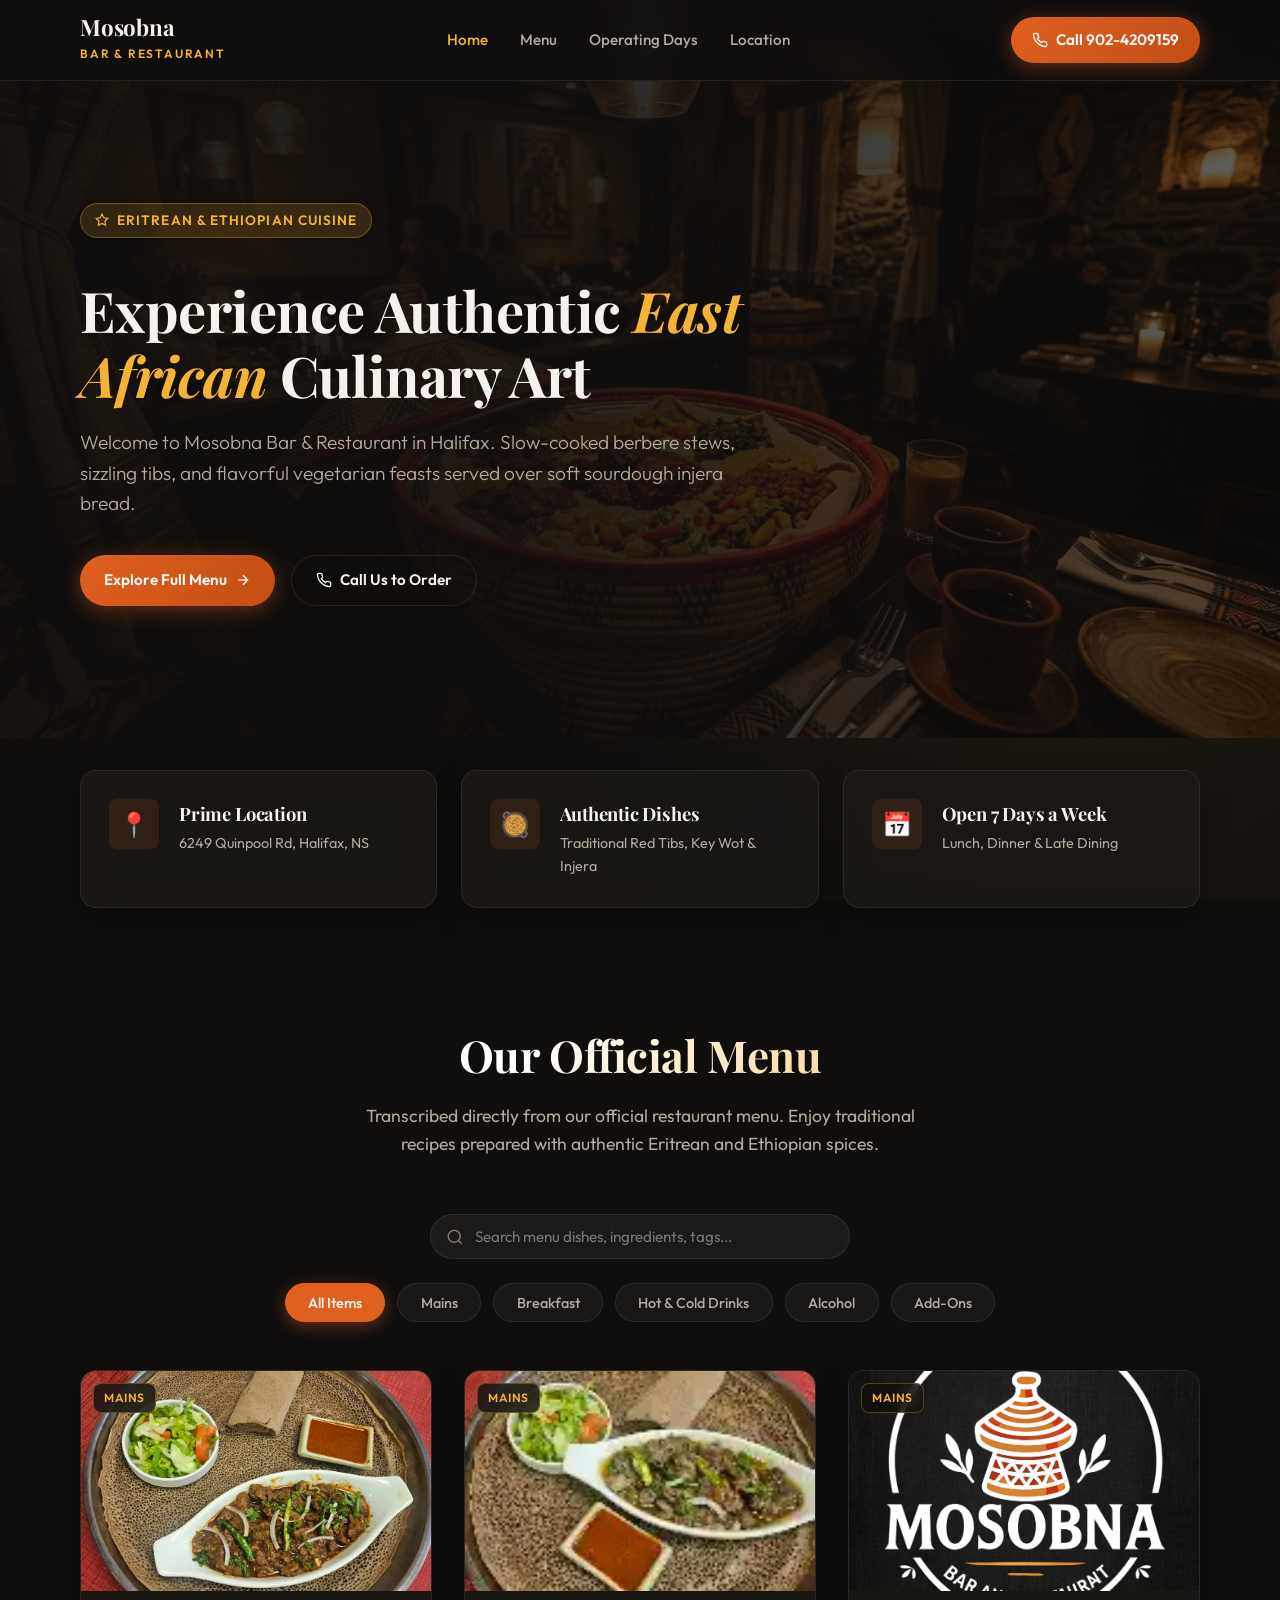
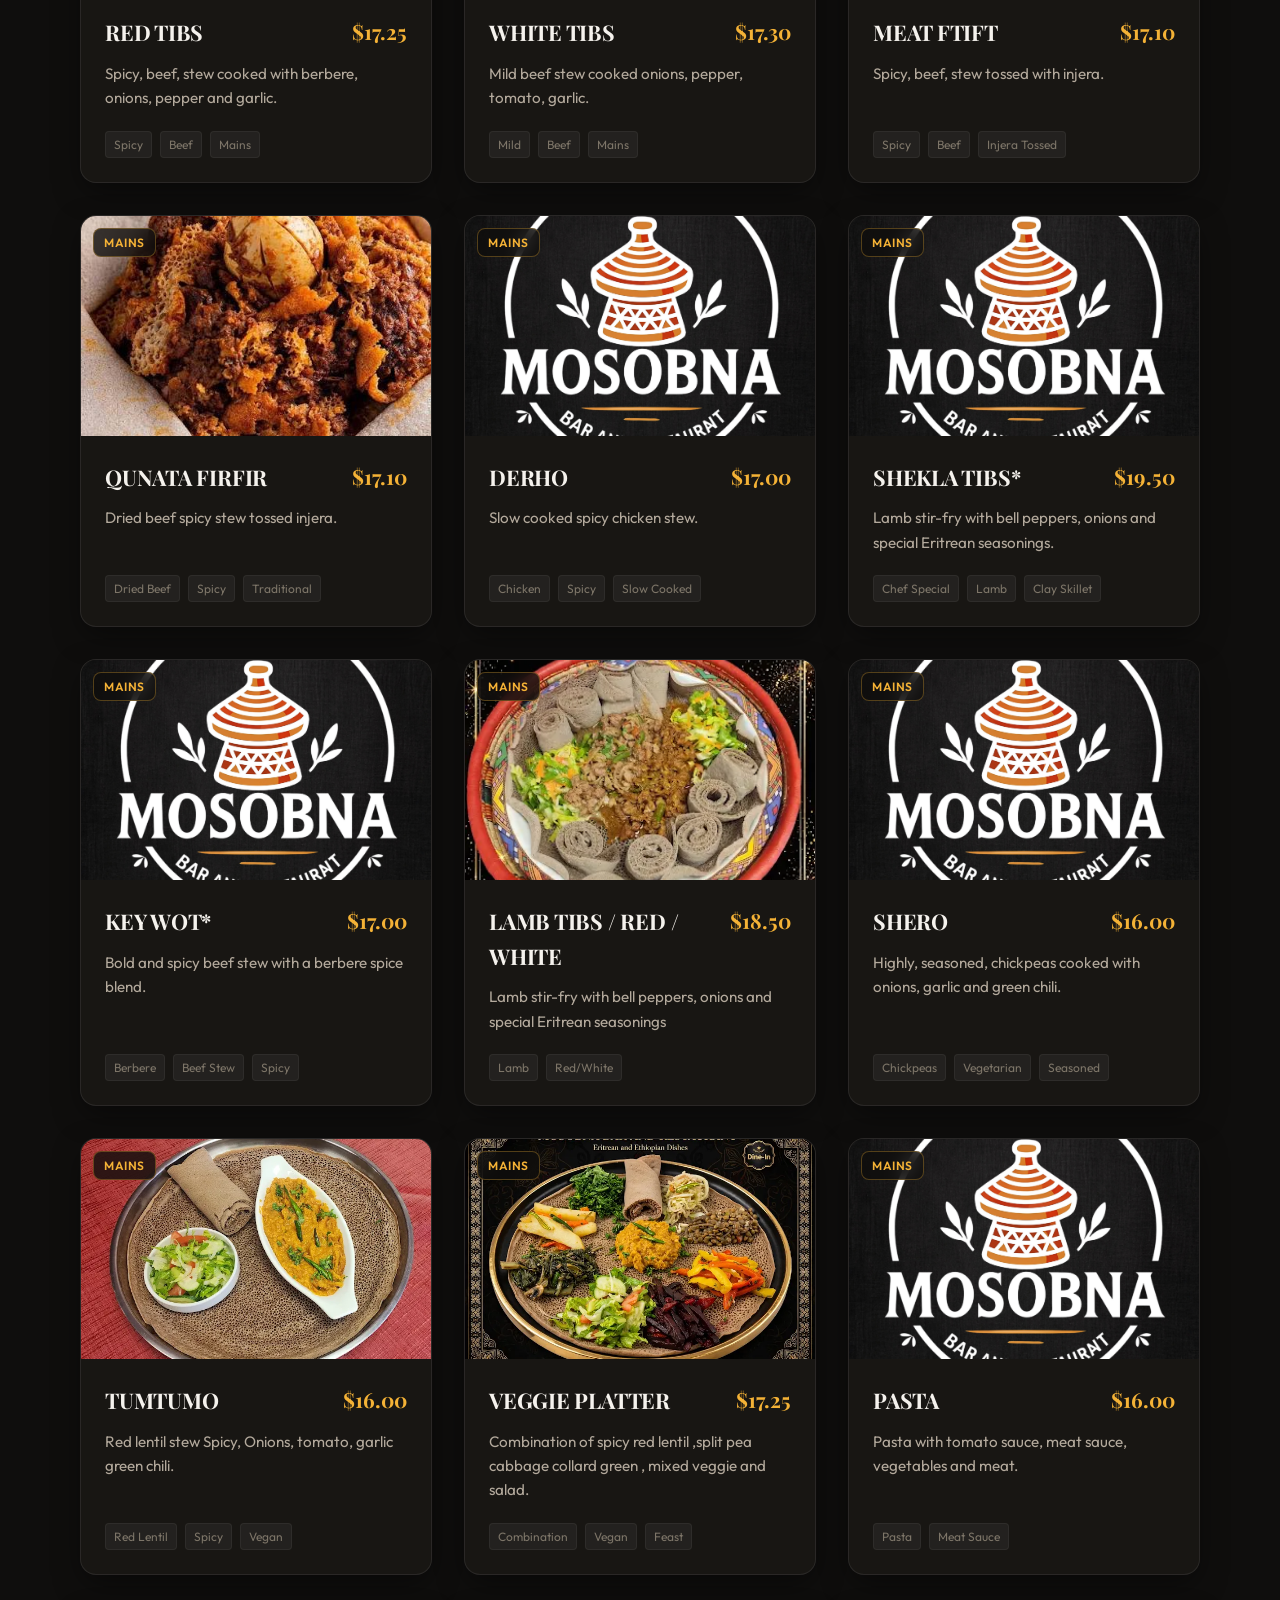
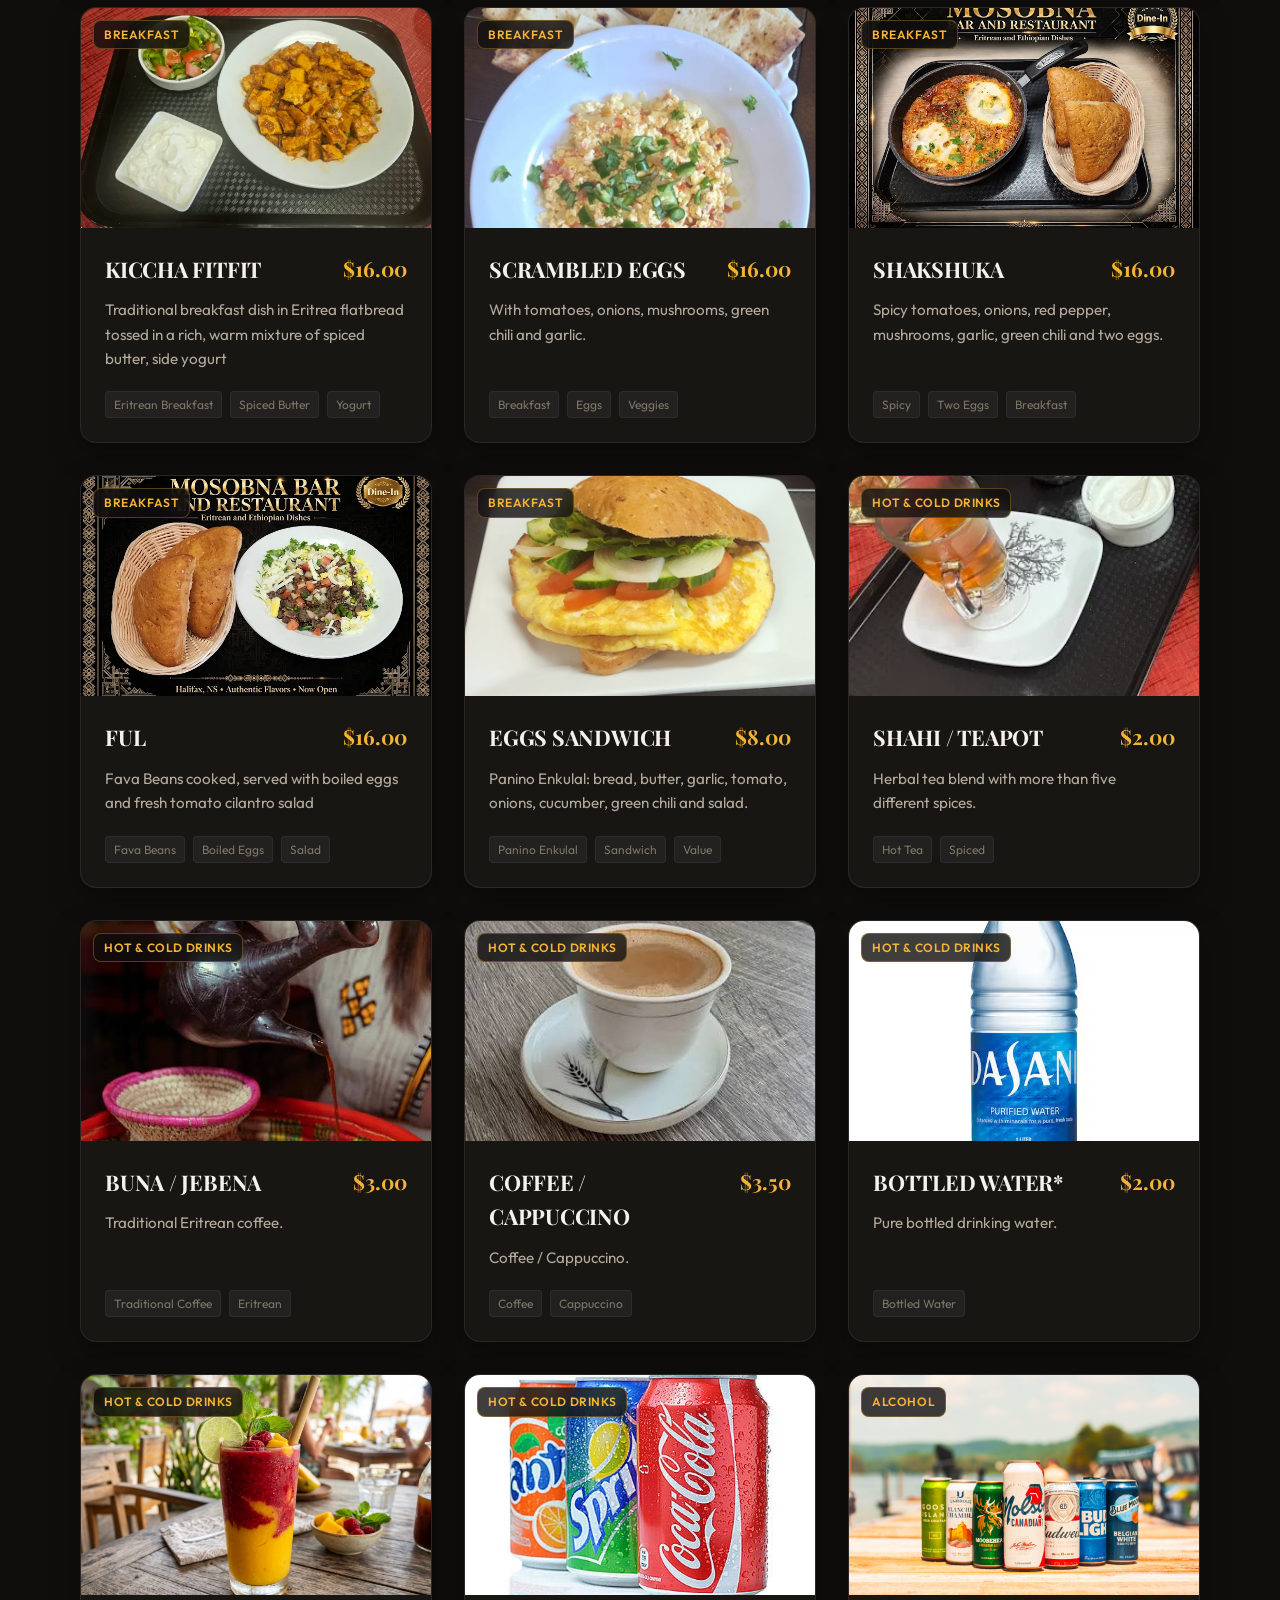
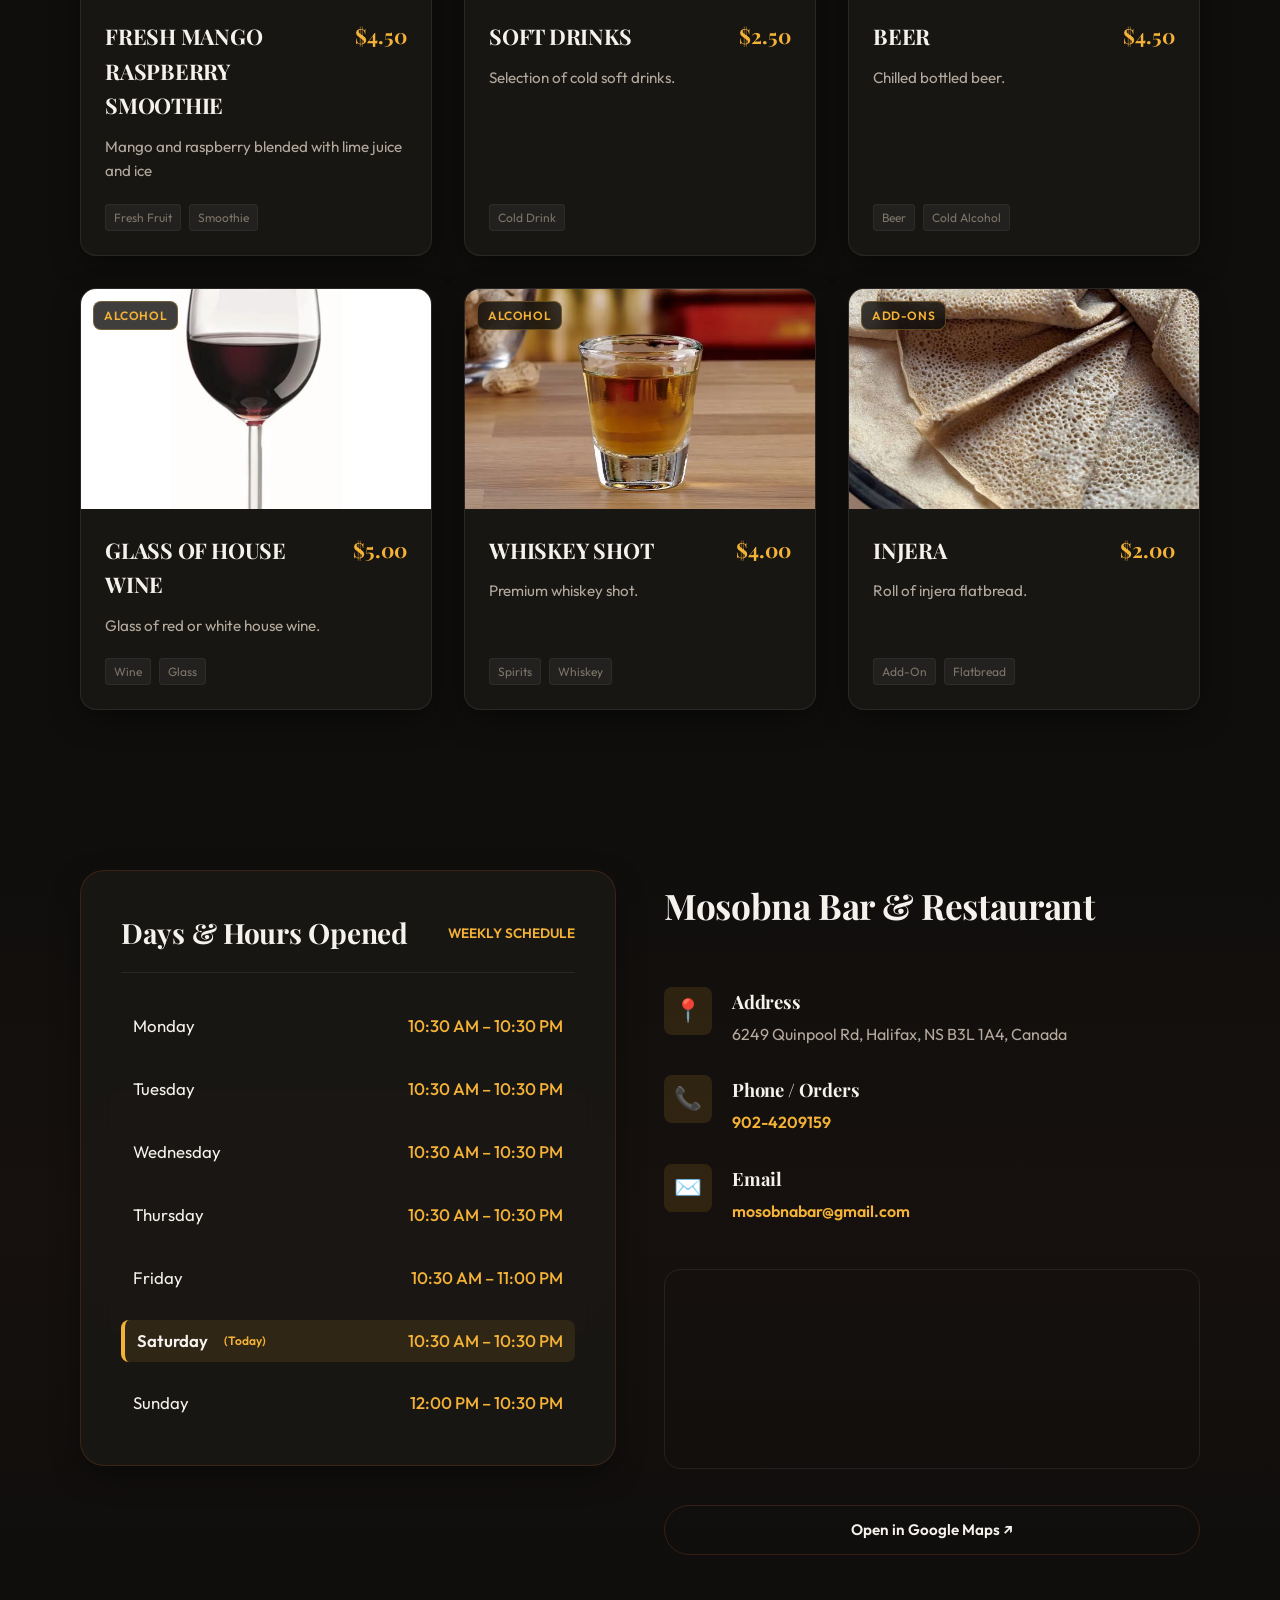
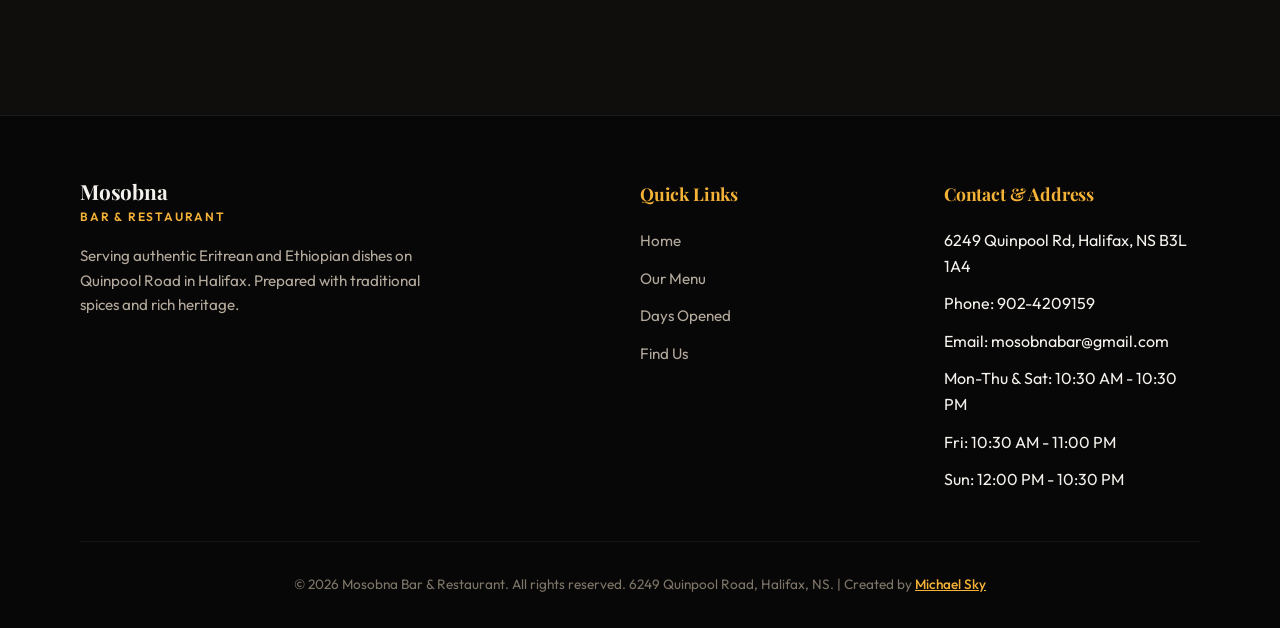
==== index.html @ ccb840d2 "fix: resolve section alignment and overlapping highlights bar on hero buttons" ====
<!DOCTYPE html>
<html lang="en">
<head>
  <meta charset="UTF-8">
  <meta name="viewport" content="width=device-width, initial-scale=1.0">
  <title>Mosobna Bar & Restaurant | Authentic Eritrean & Ethiopian Cuisine in Halifax</title>
  <meta name="description" content="Welcome to Mosobna Bar & Restaurant located at 6249 Quinpool Rd, Halifax, NS. Enjoy authentic Eritrean and Ethiopian dishes including Red Tibs, White Tibs, Key Wot, Derho, Shero, Veggie Platter, and Breakfast specialties.">
  <meta name="keywords" content="Mosobna, Mosobna Restaurant, Halifax Eritrean food, Ethiopian restaurant Halifax, Quinpool Road restaurant, Red Tibs, Key Wot, Injera, Shero">
  
  <!-- Open Graph / Social Media -->
  <meta property="og:title" content="Mosobna Bar & Restaurant | Halifax, NS">
  <meta property="og:description" content="Authentic Eritrean & Ethiopian dining experience on Quinpool Road. View menu, operating days, and location.">
  <meta property="og:image" content="images/hero.jpg">
  <meta property="og:type" content="website">

  <!-- Favicon / Fonts / Styles -->
  <link rel="icon" type="image/png" href="images/logo.png">
  <link rel="stylesheet" href="styles.css?v=5">
</head>
<body>

  <!-- Navigation Bar -->
  <nav class="navbar">
    <div class="container">
      <a href="#" class="brand-logo" id="nav-brand">
        <div class="brand-text">
          <h1>Mosobna</h1>
          <span>Bar & Restaurant</span>
        </div>
      </a>
      
      <ul class="nav-links">
        <li><a href="#home" class="active">Home</a></li>
        <li><a href="#menu">Menu</a></li>
        <li><a href="#hours">Operating Days</a></li>
        <li><a href="#location">Location</a></li>
      </ul>

      <div style="display: flex; gap: 10px; align-items: center;">
        <a href="tel:9024209159" class="btn-primary" style="padding: 0.65rem 1.3rem;">
          <svg width="16" height="16" viewBox="0 0 24 24" fill="none" stroke="currentColor" stroke-width="2">
            <path d="M22 16.92v3a2 2 0 0 1-2.18 2 19.79 19.79 0 0 1-8.63-3.07 19.5 19.5 0 0 1-6-6 19.79 19.79 0 0 1-3.07-8.67A2 2 0 0 1 4.11 2h3a2 2 0 0 1 2 1.72 12.84 12.84 0 0 0 .7 2.81 2 2 0 0 1-.45 2.11L8.09 9.91a16 16 0 0 0 6 6l1.27-1.27a2 2 0 0 1 2.11-.45 12.84 12.84 0 0 0 2.81.7A2 2 0 0 1 22 16.92z"/>
          </svg>
          Call 902-4209159
        </a>
      </div>
    </div>
  </nav>

  <!-- Hero Section -->
  <section class="hero" id="home">
    <div class="container">
      <div class="hero-content">
        <div style="display: flex; gap: 12px; align-items: center; flex-wrap: wrap; margin-bottom: 1rem;">
          <span class="badge-tag">
            <svg width="14" height="14" viewBox="0 0 24 24" fill="none" stroke="currentColor" stroke-width="2">
              <polygon points="12 2 15.09 8.26 22 9.27 17 14.14 18.18 21.02 12 17.77 5.82 21.02 7 14.14 2 9.27 8.91 8.26 12 2"/>
            </svg>
            Eritrean & Ethiopian Cuisine
          </span>
        </div>
        
        <h1>Experience Authentic <span>East African</span> Culinary Art</h1>
        <p>Welcome to Mosobna Bar & Restaurant in Halifax. Slow-cooked berbere stews, sizzling tibs, and flavorful vegetarian feasts served over soft sourdough injera bread.</p>
        
        <div class="hero-actions">
          <a href="#menu" class="btn-primary">
            Explore Full Menu
            <svg width="16" height="16" viewBox="0 0 24 24" fill="none" stroke="currentColor" stroke-width="2">
              <line x1="5" y1="12" x2="19" y2="12"></line>
              <polyline points="12 5 19 12 12 19"></polyline>
            </svg>
          </a>
          <a href="tel:9024209159" class="btn-outline">
            <svg width="16" height="16" viewBox="0 0 24 24" fill="none" stroke="currentColor" stroke-width="2">
              <path d="M22 16.92v3a2 2 0 0 1-2.18 2 19.79 19.79 0 0 1-8.63-3.07 19.5 19.5 0 0 1-6-6 19.79 19.79 0 0 1-3.07-8.67A2 2 0 0 1 4.11 2h3a2 2 0 0 1 2 1.72 12.84 12.84 0 0 0 .7 2.81 2 2 0 0 1-.45 2.11L8.09 9.91a16 16 0 0 0 6 6l1.27-1.27a2 2 0 0 1 2.11-.45 12.84 12.84 0 0 0 2.81.7A2 2 0 0 1 22 16.92z"/>
            </svg>
            Call Us to Order
          </a>
        </div>
      </div>
    </div>
  </section>

  <!-- Highlights Bar -->
  <div class="container highlights-bar">
    <div class="highlights-grid">
      <div class="highlight-card">
        <div class="highlight-icon">📍</div>
        <div class="highlight-info">
          <h3>Prime Location</h3>
          <p>6249 Quinpool Rd, Halifax, NS</p>
        </div>
      </div>

      <div class="highlight-card">
        <div class="highlight-icon">🥘</div>
        <div class="highlight-info">
          <h3>Authentic Dishes</h3>
          <p>Traditional Red Tibs, Key Wot & Injera</p>
        </div>
      </div>

      <div class="highlight-card">
        <div class="highlight-icon">📅</div>
        <div class="highlight-info">
          <h3>Open 7 Days a Week</h3>
          <p>Lunch, Dinner & Late Dining</p>
        </div>
      </div>
    </div>
  </div>

  <!-- Menu Section -->
  <section class="section-padding" id="menu">
    <div class="container">
      <div class="section-title">
        <h2>Our Official Menu</h2>
        <p>Transcribed directly from our official restaurant menu. Enjoy traditional recipes prepared with authentic Eritrean and Ethiopian spices.</p>
      </div>

      <!-- Controls: Category Filter Tabs & Search -->
      <div class="menu-controls">
        <div class="search-box">
          <svg class="search-icon" width="18" height="18" viewBox="0 0 24 24" fill="none" stroke="currentColor" stroke-width="2">
            <circle cx="11" cy="11" r="8"></circle>
            <line x1="21" y1="21" x2="16.65" y2="16.65"></line>
          </svg>
          <input type="text" id="menu-search-input" class="search-input" placeholder="Search menu dishes, ingredients, tags...">
        </div>

        <ul class="category-tabs">
          <li><button class="tab-btn active" data-category="all">All Items</button></li>
          <li><button class="tab-btn" data-category="mains">Mains</button></li>
          <li><button class="tab-btn" data-category="breakfast">Breakfast</button></li>
          <li><button class="tab-btn" data-category="drinks">Hot & Cold Drinks</button></li>
          <li><button class="tab-btn" data-category="alcohol">Alcohol</button></li>
          <li><button class="tab-btn" data-category="addons">Add-Ons</button></li>
        </ul>
      </div>

      <!-- Static + Dynamic Menu Grid -->
      <div class="menu-grid" id="menu-grid">
        <!-- MAINS -->
        <article class="menu-card" id="dish-red-tibs">
          <div class="card-img-wrapper">
            <img src="images/mosobna/RED TIBS.webp" alt="RED TIBS" loading="lazy" id="img-dish-red-tibs">
            <span class="card-badge">Mains</span>
          </div>
          <div class="card-body">
            <div class="card-header">
              <h3 class="card-title">RED TIBS</h3>
              <span class="card-price">$17.25</span>
            </div>
            <p class="card-description">Spicy, beef, stew cooked with berbere, onions, pepper and garlic.</p>
            <div class="card-tags"><span class="tag">Spicy</span><span class="tag">Beef</span></div>
          </div>
        </article>

        <article class="menu-card" id="dish-white-tibs">
          <div class="card-img-wrapper">
            <img src="images/mosobna/WHITE TIBS.webp" alt="WHITE TIBS" loading="lazy" id="img-dish-white-tibs">
            <span class="card-badge">Mains</span>
          </div>
          <div class="card-body">
            <div class="card-header">
              <h3 class="card-title">WHITE TIBS</h3>
              <span class="card-price">$17.30</span>
            </div>
            <p class="card-description">Mild beef stew cooked onions, pepper, tomato, garlic.</p>
            <div class="card-tags"><span class="tag">Mild</span><span class="tag">Beef</span></div>
          </div>
        </article>

        <article class="menu-card" id="dish-meat-ftift">
          <div class="card-img-wrapper">
            <img src="images/mosobna/menu.jpg" alt="MEAT FTIFT" loading="lazy" id="img-dish-meat-ftift">
            <span class="card-badge">Mains</span>
          </div>
          <div class="card-body">
            <div class="card-header">
              <h3 class="card-title">MEAT FTIFT</h3>
              <span class="card-price">$17.10</span>
            </div>
            <p class="card-description">Spicy, beef, stew tossed with injera.</p>
            <div class="card-tags"><span class="tag">Spicy</span><span class="tag">Injera Tossed</span></div>
          </div>
        </article>

        <article class="menu-card" id="dish-qunata-firfir">
          <div class="card-img-wrapper">
            <img src="images/mosobna/Qunata Firfir.jpg" alt="QUNATA FIRFIR" loading="lazy" id="img-dish-qunata-firfir">
            <span class="card-badge">Mains</span>
          </div>
          <div class="card-body">
            <div class="card-header">
              <h3 class="card-title">QUNATA FIRFIR</h3>
              <span class="card-price">$17.10</span>
            </div>
            <p class="card-description">Dried beef spicy stew tossed injera.</p>
            <div class="card-tags"><span class="tag">Dried Beef</span><span class="tag">Spicy</span></div>
          </div>
        </article>

        <article class="menu-card" id="dish-derho">
          <div class="card-img-wrapper">
            <img src="images/mosobna/menu.jpg" alt="DERHO" loading="lazy" id="img-dish-derho">
            <span class="card-badge">Mains</span>
          </div>
          <div class="card-body">
            <div class="card-header">
              <h3 class="card-title">DERHO</h3>
              <span class="card-price">$17.00</span>
            </div>
            <p class="card-description">Slow cooked spicy chicken stew.</p>
            <div class="card-tags"><span class="tag">Chicken</span><span class="tag">Slow Cooked</span></div>
          </div>
        </article>

        <article class="menu-card" id="dish-shekla-tibs">
          <div class="card-img-wrapper">
            <img src="images/mosobna/menu.jpg" alt="SHEKLA TIBS*" loading="lazy" id="img-dish-shekla-tibs">
            <span class="card-badge">Mains</span>
          </div>
          <div class="card-body">
            <div class="card-header">
              <h3 class="card-title">SHEKLA TIBS*</h3>
              <span class="card-price">$19.50</span>
            </div>
            <p class="card-description">Lamb stir-fry with bell peppers, onions and special Eritrean seasonings.</p>
            <div class="card-tags"><span class="tag">Lamb</span><span class="tag">Specialty</span></div>
          </div>
        </article>

        <article class="menu-card" id="dish-key-wot">
          <div class="card-img-wrapper">
            <img src="images/mosobna/menu.jpg" alt="KEY WOT*" loading="lazy" id="img-dish-key-wot">
            <span class="card-badge">Mains</span>
          </div>
          <div class="card-body">
            <div class="card-header">
              <h3 class="card-title">KEY WOT*</h3>
              <span class="card-price">$17.00</span>
            </div>
            <p class="card-description">Bold and spicy beef stew with a berbere spice blend.</p>
            <div class="card-tags"><span class="tag">Berbere</span><span class="tag">Spicy</span></div>
          </div>
        </article>

        <article class="menu-card" id="dish-lamb-tibs">
          <div class="card-img-wrapper">
            <img src="images/mosobna/Lamb Tibs (Red White).webp" alt="LAMB TIBS / RED / WHITE" loading="lazy" id="img-dish-lamb-tibs">
            <span class="card-badge">Mains</span>
          </div>
          <div class="card-body">
            <div class="card-header">
              <h3 class="card-title">LAMB TIBS / RED / WHITE</h3>
              <span class="card-price">$18.50</span>
            </div>
            <p class="card-description">Lamb stir-fry with bell peppers, onions and special Eritrean seasonings</p>
            <div class="card-tags"><span class="tag">Lamb</span><span class="tag">Red/White</span></div>
          </div>
        </article>

        <article class="menu-card" id="dish-shero">
          <div class="card-img-wrapper">
            <img src="images/mosobna/menu.jpg" alt="SHERO" loading="lazy" id="img-dish-shero">
            <span class="card-badge">Mains</span>
          </div>
          <div class="card-body">
            <div class="card-header">
              <h3 class="card-title">SHERO</h3>
              <span class="card-price">$16.00</span>
            </div>
            <p class="card-description">Highly, seasoned, chickpeas cooked with onions, garlic and green chili.</p>
            <div class="card-tags"><span class="tag">Chickpeas</span><span class="tag">Vegetarian</span></div>
          </div>
        </article>

        <article class="menu-card" id="dish-tumtumo">
          <div class="card-img-wrapper">
            <img src="images/mosobna/TUMTUMO.webp" alt="TUMTUMO" loading="lazy" id="img-dish-tumtumo">
            <span class="card-badge">Mains</span>
          </div>
          <div class="card-body">
            <div class="card-header">
              <h3 class="card-title">TUMTUMO</h3>
              <span class="card-price">$16.00</span>
            </div>
            <p class="card-description">Red lentil stew Spicy, Onions, tomato, garlic green chili.</p>
            <div class="card-tags"><span class="tag">Red Lentil</span><span class="tag">Spicy</span></div>
          </div>
        </article>

        <article class="menu-card" id="dish-veggie-platter">
          <div class="card-img-wrapper">
            <img src="images/mosobna/VEGGIE PLATTER.webp" alt="VEGGIE PLATTER" loading="lazy" id="img-dish-veggie-platter">
            <span class="card-badge">Mains</span>
          </div>
          <div class="card-body">
            <div class="card-header">
              <h3 class="card-title">VEGGIE PLATTER</h3>
              <span class="card-price">$17.25</span>
            </div>
            <p class="card-description">Combination of spicy red lentil ,split pea cabbage collard green , mixed veggie and salad.</p>
            <div class="card-tags"><span class="tag">Vegan Platter</span></div>
          </div>
        </article>

        <article class="menu-card" id="dish-pasta">
          <div class="card-img-wrapper">
            <img src="images/mosobna/menu.jpg" alt="PASTA" loading="lazy" id="img-dish-pasta">
            <span class="card-badge">Mains</span>
          </div>
          <div class="card-body">
            <div class="card-header">
              <h3 class="card-title">PASTA</h3>
              <span class="card-price">$16.00</span>
            </div>
            <p class="card-description">Pasta with tomato sauce, meat sauce, vegetables and meat.</p>
            <div class="card-tags"><span class="tag">Pasta</span></div>
          </div>
        </article>
      </div>
    </div>
  </section>

  <!-- Operating Days & Hours Section -->
  <section class="section-padding hours-section" id="hours">
    <div class="container">
      <div class="hours-container">
        <!-- Left Column: Operating Hours List -->
        <div class="hours-card">
          <div class="hours-header">
            <h3>Days & Hours Opened</h3>
            <span style="font-size: 0.85rem; color: var(--amber-gold); font-weight: 600; text-transform: uppercase;">Weekly Schedule</span>
          </div>

          <ul class="hours-list" id="hours-list-container">
            <!-- Dynamically generated with live 'Today' highlight -->
          </ul>
        </div>

        <!-- Right Column: Location & Contact Info -->
        <div class="location-info-card" id="location">
          <div>
            <h2 style="font-size: 2.2rem; margin-top: 0.5rem; margin-bottom: 1.5rem;">Mosobna Bar & Restaurant</h2>
          </div>

          <div class="info-block">
            <div class="info-icon">📍</div>
            <div class="info-text">
              <h4>Address</h4>
              <p>6249 Quinpool Rd, Halifax, NS B3L 1A4, Canada</p>
            </div>
          </div>

          <div class="info-block">
            <div class="info-icon">📞</div>
            <div class="info-text">
              <h4>Phone / Orders</h4>
              <p><a href="tel:9024209159" style="color: var(--amber-gold); font-weight: 600;">902-4209159</a></p>
            </div>
          </div>

          <div class="info-block">
            <div class="info-icon">✉️</div>
            <div class="info-text">
              <h4>Email</h4>
              <p><a href="mailto:mosobnabar@gmail.com" style="color: var(--amber-gold); font-weight: 600;">mosobnabar@gmail.com</a></p>
            </div>
          </div>

          <div class="map-wrapper">
            <iframe 
              src="https://maps.google.com/maps?q=6249%20Quinpool%20Road,%20Halifax,%20NS%20B3L%201A4&t=&z=15&ie=UTF8&iwloc=&output=embed" 
              allowfullscreen="" 
              loading="lazy">
            </iframe>
          </div>

          <div style="display: flex; gap: 1rem; margin-top: 0.5rem;">
            <a href="https://maps.google.com/maps?q=6249+Quinpool+Road,+Halifax,+NS+B3L+1A4" target="_blank" class="btn-outline" style="width: 100%; justify-content: center;">
              Open in Google Maps ↗
            </a>
          </div>
        </div>
      </div>
    </div>
  </section>

  <!-- Footer -->
  <footer class="footer">
    <div class="container">
      <div class="footer-content">
        <div class="footer-brand">
          <div class="brand-logo">
            <div class="brand-text">
              <h1 style="font-size: 1.3rem;">Mosobna</h1>
              <span>Bar & Restaurant</span>
            </div>
          </div>
          <p>Serving authentic Eritrean and Ethiopian dishes on Quinpool Road in Halifax. Prepared with traditional spices and rich heritage.</p>
        </div>

        <div class="footer-col">
          <h4>Quick Links</h4>
          <ul class="footer-links">
            <li><a href="#home">Home</a></li>
            <li><a href="#menu">Our Menu</a></li>
            <li><a href="#hours">Days Opened</a></li>
            <li><a href="#location">Find Us</a></li>
          </ul>
        </div>

        <div class="footer-col">
          <h4>Contact & Address</h4>
          <ul class="footer-links">
            <li>6249 Quinpool Rd, Halifax, NS B3L 1A4</li>
            <li>Phone: 902-4209159</li>
            <li>Email: mosobnabar@gmail.com</li>
            <li>Mon-Thu & Sat: 10:30 AM - 10:30 PM</li>
            <li>Fri: 10:30 AM - 11:00 PM</li>
            <li>Sun: 12:00 PM - 10:30 PM</li>
          </ul>
        </div>
      </div>

      <div class="copyright">
        <p>&copy; 2026 Mosobna Bar & Restaurant. All rights reserved. 6249 Quinpool Road, Halifax, NS. | Created by <a href="mailto:Michaelskydev@gmail.com" style="color: var(--amber-gold); font-weight: 500; text-decoration: underline;">Michael Sky</a></p>
      </div>
    </div>
  </footer>

  <script src="app.js?v=9"></script>
</body>
</html>
---- styles.css ----
/* ==========================================================================
   Mosobna Bar & Restaurant - Modern Luxury Design System
   ========================================================================== */

@import url('https://fonts.googleapis.com/css2?family=Outfit:wght@300;400;500;600;700&family=Playfair+Display:ital,wght@0,500;0,700;0,800;1,400&display=swap');

:root {
  /* Color Palette */
  --bg-dark: #0f0e0d;
  --bg-card: rgba(26, 24, 22, 0.85);
  --bg-card-hover: rgba(36, 33, 30, 0.95);
  --glass-border: rgba(217, 107, 39, 0.18);
  --glass-border-light: rgba(255, 255, 255, 0.08);
  
  --primary-spice: #e06020;
  --primary-glow: rgba(224, 96, 32, 0.4);
  --amber-gold: #f4b236;
  --amber-soft: rgba(244, 178, 54, 0.15);
  --text-main: #f5f2ed;
  --text-muted: #b3a99c;
  --text-dim: #7d7568;
  
  --status-open: #10b981;
  --status-closed: #ef4444;
  
  --font-heading: 'Playfair Display', Georgia, serif;
  --font-body: 'Outfit', -apple-system, BlinkMacSystemFont, sans-serif;
  
  --radius-sm: 8px;
  --radius-md: 16px;
  --radius-lg: 24px;
  --radius-full: 9999px;
  
  --shadow-card: 0 10px 30px -5px rgba(0, 0, 0, 0.5);
  --shadow-glow: 0 0 25px rgba(224, 96, 32, 0.25);
  --transition: all 0.3s cubic-bezier(0.4, 0, 0.2, 1);
}

/* Reset & Base Styles */
*, *::before, *::after {
  box-sizing: border-box;
  margin: 0;
  padding: 0;
}

html {
  scroll-behavior: smooth;
  scroll-padding-top: 90px;
  font-size: 16px;
}

section[id], div[id] {
  scroll-margin-top: 90px;
}

body {
  background-color: var(--bg-dark);
  color: var(--text-main);
  font-family: var(--font-body);
  line-height: 1.6;
  overflow-x: hidden;
  background-image: 
    radial-gradient(circle at 15% 15%, rgba(224, 96, 32, 0.08) 0%, transparent 40%),
    radial-gradient(circle at 85% 65%, rgba(244, 178, 54, 0.06) 0%, transparent 45%);
  background-attachment: fixed;
}

/* Typography */
h1, h2, h3, h4 {
  font-family: var(--font-heading);
  font-weight: 700;
  letter-spacing: -0.01em;
  color: var(--text-main);
}

a {
  color: inherit;
  text-decoration: none;
  transition: var(--transition);
}

button {
  cursor: pointer;
  border: none;
  outline: none;
  font-family: var(--font-body);
}

img {
  max-width: 100%;
  height: auto;
  display: block;
}

/* Layout Utilities */
.container {
  width: 90%;
  max-width: 1240px;
  margin: 0 auto;
  padding: 0 1rem;
}

.section-padding {
  padding: 5rem 0;
}

.section-title {
  text-align: center;
  margin-bottom: 3.5rem;
}

.section-title h2 {
  font-size: 2.75rem;
  margin-bottom: 0.75rem;
  background: linear-gradient(135deg, #ffffff 40%, var(--amber-gold) 100%);
  -webkit-background-clip: text;
  -webkit-text-fill-color: transparent;
}

.section-title p {
  color: var(--text-muted);
  font-size: 1.1rem;
  max-width: 600px;
  margin: 0 auto;
}

/* Navbar */
.navbar {
  position: fixed;
  top: 0;
  left: 0;
  width: 100%;
  z-index: 1000;
  background: rgba(15, 14, 13, 0.85);
  backdrop-filter: blur(12px);
  -webkit-backdrop-filter: blur(12px);
  border-bottom: 1px solid var(--glass-border-light);
  transition: var(--transition);
}

.navbar .container {
  display: flex;
  justify-content: space-between;
  align-items: center;
  height: 80px;
}

.brand-logo {
  display: flex;
  align-items: center;
  gap: 14px;
}

.brand-logo-img {
  height: 60px;
  width: 60px;
  border-radius: 50%;
  object-fit: contain;
  background: #000;
  border: 2px solid var(--amber-gold);
  box-shadow: 0 4px 18px rgba(244, 178, 54, 0.3);
  transition: var(--transition);
}

.brand-logo:hover .brand-logo-img {
  transform: scale(1.08) rotate(3deg);
  box-shadow: 0 6px 25px rgba(224, 96, 32, 0.5);
  border-color: var(--primary-spice);
}

.hero-logo-wrapper {
  margin-bottom: 1.5rem;
}

.hero-logo-img {
  width: 130px;
  height: 130px;
  border-radius: 50%;
  object-fit: contain;
  background: rgba(0, 0, 0, 0.6);
  border: 3px solid var(--amber-gold);
  box-shadow: 0 10px 30px rgba(0, 0, 0, 0.8), 0 0 30px rgba(244, 178, 54, 0.35);
  padding: 4px;
  transition: var(--transition);
}

.hero-logo-img:hover {
  transform: translateY(-4px) scale(1.04);
  box-shadow: 0 15px 40px rgba(224, 96, 32, 0.5);
}

.section-logo-emblem {
  width: 70px;
  height: 70px;
  border-radius: 50%;
  object-fit: contain;
  border: 2px solid var(--amber-gold);
  margin: 0 auto 1rem;
  display: block;
  box-shadow: 0 4px 15px rgba(0,0,0,0.5);
}

.footer-logo-img {
  width: 65px;
  height: 65px;
  border-radius: 50%;
  object-fit: contain;
  border: 2px solid var(--amber-gold);
  box-shadow: 0 4px 15px rgba(244, 178, 54, 0.25);
}

.brand-text h1 {
  font-size: 1.4rem;
  line-height: 1.1;
  color: var(--text-main);
}

.brand-text span {
  font-size: 0.75rem;
  text-transform: uppercase;
  letter-spacing: 0.15em;
  color: var(--amber-gold);
  font-weight: 600;
}

.nav-links {
  display: flex;
  align-items: center;
  gap: 2rem;
  list-style: none;
}

.nav-links a {
  font-size: 0.95rem;
  font-weight: 500;
  color: var(--text-muted);
}

.nav-links a:hover,
.nav-links a.active {
  color: var(--amber-gold);
}

.btn-primary {
  background: linear-gradient(135deg, var(--primary-spice), #c24d15);
  color: #fff;
  padding: 0.75rem 1.5rem;
  border-radius: var(--radius-full);
  font-weight: 600;
  font-size: 0.95rem;
  box-shadow: 0 4px 20px var(--primary-glow);
  transition: var(--transition);
  display: inline-flex;
  align-items: center;
  gap: 8px;
}

.btn-primary:hover {
  transform: translateY(-2px);
  box-shadow: 0 6px 25px rgba(224, 96, 32, 0.5);
  background: linear-gradient(135deg, #eb6c2c, var(--primary-spice));
}

.btn-outline {
  background: transparent;
  color: var(--text-main);
  border: 1px solid var(--glass-border);
  padding: 0.75rem 1.5rem;
  border-radius: var(--radius-full);
  font-weight: 600;
  font-size: 0.95rem;
  transition: var(--transition);
  display: inline-flex;
  align-items: center;
  gap: 8px;
}

.btn-outline:hover {
  border-color: var(--amber-gold);
  color: var(--amber-gold);
  background: rgba(244, 178, 54, 0.05);
}

/* Hero Section */
.hero {
  position: relative;
  min-height: 82vh;
  display: flex;
  align-items: center;
  padding: 130px 0 60px;
  background: linear-gradient(to right, rgba(15, 14, 13, 0.92) 40%, rgba(15, 14, 13, 0.65)),
              url('images/hero.jpg') center/cover no-repeat;
}

.hero-content {
  max-width: 680px;
}

.badge-tag {
  display: inline-flex;
  align-items: center;
  gap: 8px;
  padding: 6px 14px;
  background: var(--amber-soft);
  border: 1px solid rgba(244, 178, 54, 0.3);
  border-radius: var(--radius-full);
  color: var(--amber-gold);
  font-size: 0.85rem;
  font-weight: 600;
  text-transform: uppercase;
  letter-spacing: 0.08em;
  margin-bottom: 1.5rem;
}

.hero-content h1 {
  font-size: clamp(2.4rem, 4.5vw, 3.5rem);
  line-height: 1.15;
  margin-bottom: 1.25rem;
}

.hero-content h1 span {
  color: var(--amber-gold);
  font-style: italic;
}

.hero-content p {
  font-size: 1.2rem;
  color: var(--text-muted);
  margin-bottom: 2.25rem;
  font-weight: 300;
}

.hero-actions {
  display: flex;
  gap: 1rem;
  flex-wrap: wrap;
}

.status-indicator {
  display: inline-flex;
  align-items: center;
  gap: 8px;
  padding: 6px 12px;
  border-radius: var(--radius-full);
  font-size: 0.85rem;
  font-weight: 600;
  background: rgba(16, 185, 129, 0.12);
  color: var(--status-open);
  border: 1px solid rgba(16, 185, 129, 0.3);
}

.status-indicator.closed {
  background: rgba(239, 68, 68, 0.12);
  color: var(--status-closed);
  border-color: rgba(239, 68, 68, 0.3);
}

.pulse-dot {
  width: 8px;
  height: 8px;
  border-radius: 50%;
  background: currentColor;
  box-shadow: 0 0 0 0 rgba(16, 185, 129, 0.7);
  animation: pulse 2s infinite;
}

.status-indicator.closed .pulse-dot {
  animation: none;
}

@keyframes pulse {
  0% {
    transform: scale(0.95);
    box-shadow: 0 0 0 0 rgba(16, 185, 129, 0.7);
  }
  70% {
    transform: scale(1);
    box-shadow: 0 0 0 8px rgba(16, 185, 129, 0);
  }
  100% {
    transform: scale(0.95);
    box-shadow: 0 0 0 0 rgba(16, 185, 129, 0);
  }
}

/* Highlights Grid */
.highlights-bar {
  margin-top: 2rem;
  margin-bottom: 2rem;
  position: relative;
  z-index: 10;
}

.highlights-grid {
  display: grid;
  grid-template-columns: repeat(auto-fit, minmax(260px, 1fr));
  gap: 1.5rem;
}

.highlight-card {
  background: var(--bg-card);
  backdrop-filter: blur(16px);
  -webkit-backdrop-filter: blur(16px);
  border: 1px solid var(--glass-border-light);
  border-radius: var(--radius-md);
  padding: 1.75rem;
  display: flex;
  align-items: flex-start;
  gap: 1.25rem;
  box-shadow: var(--shadow-card);
  transition: var(--transition);
}

.highlight-card:hover {
  transform: translateY(-4px);
  border-color: var(--glass-border);
}

.highlight-icon {
  width: 50px;
  height: 50px;
  border-radius: var(--radius-sm);
  background: rgba(224, 96, 32, 0.12);
  color: var(--primary-spice);
  display: flex;
  align-items: center;
  justify-content: center;
  font-size: 1.5rem;
  flex-shrink: 0;
}

.highlight-info h3 {
  font-size: 1.15rem;
  margin-bottom: 0.25rem;
}

.highlight-info p {
  color: var(--text-muted);
  font-size: 0.9rem;
}

/* Menu Section */
.menu-controls {
  display: flex;
  flex-direction: column;
  align-items: center;
  gap: 1.5rem;
  margin-bottom: 3rem;
}

.category-tabs {
  display: flex;
  gap: 0.75rem;
  flex-wrap: wrap;
  justify-content: center;
  list-style: none;
}

.tab-btn {
  padding: 0.6rem 1.4rem;
  border-radius: var(--radius-full);
  background: rgba(255, 255, 255, 0.04);
  border: 1px solid var(--glass-border-light);
  color: var(--text-muted);
  font-weight: 500;
  font-size: 0.9rem;
  transition: var(--transition);
}

.tab-btn:hover,
.tab-btn.active {
  background: var(--primary-spice);
  color: #fff;
  border-color: var(--primary-spice);
  box-shadow: 0 4px 15px var(--primary-glow);
}

.search-box {
  position: relative;
  width: 100%;
  max-width: 420px;
}

.search-input {
  width: 100%;
  padding: 0.75rem 1rem 0.75rem 2.75rem;
  background: rgba(255, 255, 255, 0.05);
  border: 1px solid var(--glass-border-light);
  border-radius: var(--radius-full);
  color: var(--text-main);
  font-family: var(--font-body);
  font-size: 0.95rem;
  outline: none;
  transition: var(--transition);
}

.search-input:focus {
  border-color: var(--amber-gold);
  background: rgba(255, 255, 255, 0.08);
}

.search-icon {
  position: absolute;
  left: 1rem;
  top: 50%;
  transform: translateY(-50%);
  color: var(--text-dim);
  font-size: 1rem;
}

.menu-grid {
  display: grid;
  grid-template-columns: repeat(auto-fill, minmax(340px, 1fr));
  gap: 2rem;
}

/* Menu Item Card */
.menu-card {
  background: var(--bg-card);
  border: 1px solid var(--glass-border-light);
  border-radius: var(--radius-md);
  overflow: hidden;
  box-shadow: var(--shadow-card);
  transition: var(--transition);
  display: flex;
  flex-direction: column;
  position: relative;
}

.menu-card:hover {
  transform: translateY(-6px);
  border-color: var(--glass-border);
  box-shadow: 0 15px 35px rgba(0, 0, 0, 0.6);
}

.card-img-wrapper {
  position: relative;
  width: 100%;
  height: 220px;
  background: #1c1917;
  overflow: hidden;
  display: flex;
  align-items: center;
  justify-content: center;
}

.card-img-wrapper img {
  width: 100%;
  height: 100%;
  object-fit: cover;
  transition: transform 0.5s cubic-bezier(0.4, 0, 0.2, 1);
}

.menu-card:hover .card-img-wrapper img {
  transform: scale(1.06);
}


.card-badge {
  position: absolute;
  top: 12px;
  left: 12px;
  background: rgba(15, 14, 13, 0.8);
  backdrop-filter: blur(8px);
  padding: 4px 10px;
  border-radius: var(--radius-sm);
  font-size: 0.75rem;
  font-weight: 600;
  color: var(--amber-gold);
  border: 1px solid rgba(244, 178, 54, 0.3);
  text-transform: uppercase;
  letter-spacing: 0.05em;
}

.card-body {
  padding: 1.5rem;
  display: flex;
  flex-direction: column;
  flex-grow: 1;
}

.card-header {
  display: flex;
  justify-content: space-between;
  align-items: flex-start;
  gap: 1rem;
  margin-bottom: 0.75rem;
}

.card-title {
  font-size: 1.35rem;
  color: var(--text-main);
}

.card-price {
  font-family: var(--font-heading);
  font-size: 1.3rem;
  font-weight: 700;
  color: var(--amber-gold);
  white-space: nowrap;
}

.card-description {
  color: var(--text-muted);
  font-size: 0.95rem;
  margin-bottom: 1.25rem;
  flex-grow: 1;
}

.card-tags {
  display: flex;
  gap: 8px;
  flex-wrap: wrap;
}

.tag {
  font-size: 0.75rem;
  padding: 3px 8px;
  border-radius: 4px;
  background: rgba(255, 255, 255, 0.05);
  color: var(--text-dim);
  border: 1px solid rgba(255, 255, 255, 0.05);
}

/* Operating Days & Hours Section */
.hours-section {
  background: linear-gradient(180deg, transparent 0%, rgba(224, 96, 32, 0.03) 50%, transparent 100%);
}

.hours-container {
  display: grid;
  grid-template-columns: 1fr 1fr;
  gap: 3rem;
  align-items: start;
}

.hours-card {
  background: var(--bg-card);
  backdrop-filter: blur(16px);
  border: 1px solid var(--glass-border);
  border-radius: var(--radius-lg);
  padding: 2.5rem;
  box-shadow: var(--shadow-card);
}

.hours-header {
  display: flex;
  justify-content: space-between;
  align-items: center;
  margin-bottom: 2rem;
  padding-bottom: 1rem;
  border-bottom: 1px solid var(--glass-border-light);
}

.hours-header h3 {
  font-size: 1.75rem;
}

.hours-list {
  list-style: none;
  display: flex;
  flex-direction: column;
  gap: 1.25rem;
}

.hours-item {
  display: flex;
  justify-content: space-between;
  align-items: center;
  font-size: 1.05rem;
  padding: 8px 12px;
  border-radius: var(--radius-sm);
  transition: var(--transition);
}

.hours-item.today {
  background: rgba(244, 178, 54, 0.1);
  border-left: 4px solid var(--amber-gold);
  font-weight: 600;
}

.hours-day {
  color: var(--text-main);
  display: flex;
  align-items: center;
  gap: 10px;
}

.hours-time {
  color: var(--amber-gold);
  font-weight: 500;
}

.location-info-card {
  display: flex;
  flex-direction: column;
  gap: 1.75rem;
}

.info-block {
  display: flex;
  gap: 1.25rem;
  align-items: flex-start;
}

.info-icon {
  width: 48px;
  height: 48px;
  border-radius: var(--radius-sm);
  background: rgba(244, 178, 54, 0.12);
  color: var(--amber-gold);
  display: flex;
  align-items: center;
  justify-content: center;
  font-size: 1.4rem;
  flex-shrink: 0;
}

.info-text h4 {
  font-size: 1.15rem;
  margin-bottom: 0.35rem;
}

.info-text p {
  color: var(--text-muted);
  font-size: 1rem;
}

.map-wrapper {
  margin-top: 1rem;
  height: 200px;
  border-radius: var(--radius-md);
  overflow: hidden;
  border: 1px solid var(--glass-border-light);
  position: relative;
}

.map-wrapper iframe {
  width: 100%;
  height: 100%;
  border: none;
  filter: grayscale(80%) invert(90%) contrast(120%);
}

/* Reservation & Footer */
.footer {
  background: #080707;
  border-top: 1px solid var(--glass-border-light);
  padding: 4rem 0 2rem;
  margin-top: 5rem;
}

.footer-content {
  display: grid;
  grid-template-columns: 2fr 1fr 1fr;
  gap: 3rem;
  margin-bottom: 3rem;
}

.footer-brand p {
  color: var(--text-muted);
  margin-top: 1rem;
  max-width: 360px;
  font-size: 0.95rem;
}

.footer-col h4 {
  font-size: 1.1rem;
  margin-bottom: 1.25rem;
  color: var(--amber-gold);
}

.footer-links {
  list-style: none;
  display: flex;
  flex-direction: column;
  gap: 0.75rem;
}

.footer-links a {
  color: var(--text-muted);
  font-size: 0.95rem;
}

.footer-links a:hover {
  color: var(--text-main);
}

.copyright {
  text-align: center;
  padding-top: 2rem;
  border-top: 1px solid rgba(255, 255, 255, 0.05);
  color: var(--text-dim);
  font-size: 0.85rem;
}

/* Modal */
.modal-backdrop {
  position: fixed;
  inset: 0;
  background: rgba(0, 0, 0, 0.8);
  backdrop-filter: blur(8px);
  z-index: 2000;
  display: flex;
  align-items: center;
  justify-content: center;
  opacity: 0;
  pointer-events: none;
  transition: var(--transition);
  padding: 1rem;
}

.modal-backdrop.active {
  opacity: 1;
  pointer-events: auto;
}

.modal-card {
  background: var(--bg-card);
  border: 1px solid var(--glass-border);
  border-radius: var(--radius-lg);
  width: 100%;
  max-width: 500px;
  padding: 2.5rem;
  box-shadow: 0 20px 50px rgba(0, 0, 0, 0.8);
  transform: translateY(20px);
  transition: var(--transition);
  position: relative;
}

.modal-backdrop.active .modal-card {
  transform: translateY(0);
}

.modal-close {
  position: absolute;
  top: 1.25rem;
  right: 1.25rem;
  background: rgba(255, 255, 255, 0.05);
  color: var(--text-muted);
  border-radius: 50%;
  width: 36px;
  height: 36px;
  display: flex;
  align-items: center;
  justify-content: center;
  font-size: 1.2rem;
  transition: var(--transition);
}

.modal-close:hover {
  background: rgba(255, 255, 255, 0.15);
  color: var(--text-main);
}

.form-group {
  margin-bottom: 1.25rem;
}

.form-group label {
  display: block;
  font-size: 0.85rem;
  font-weight: 500;
  color: var(--text-muted);
  margin-bottom: 0.5rem;
}

.form-input {
  width: 100%;
  padding: 0.75rem 1rem;
  background: rgba(255, 255, 255, 0.05);
  border: 1px solid var(--glass-border-light);
  border-radius: var(--radius-sm);
  color: var(--text-main);
  font-family: var(--font-body);
  font-size: 0.95rem;
}

.form-input:focus {
  outline: none;
  border-color: var(--amber-gold);
}

/* Responsive Media Queries */
@media (max-width: 992px) {
  .hero-content h1 {
    font-size: 3rem;
  }
  .hours-container {
    grid-template-columns: 1fr;
  }
  .footer-content {
    grid-template-columns: 1fr;
  }
}

@media (max-width: 768px) {
  .nav-links {
    display: none;
  }
  .navbar .container {
    height: 70px;
  }
  .hero {
    padding: 100px 0 40px;
    min-height: auto;
  }
  .hero-content h1 {
    font-size: 2.2rem;
  }
  .section-title h2 {
    font-size: 2rem;
  }
  .highlights-bar {
    margin-top: 1.5rem;
    margin-bottom: 1.5rem;
  }
  .menu-grid {
    grid-template-columns: 1fr;
  }
}
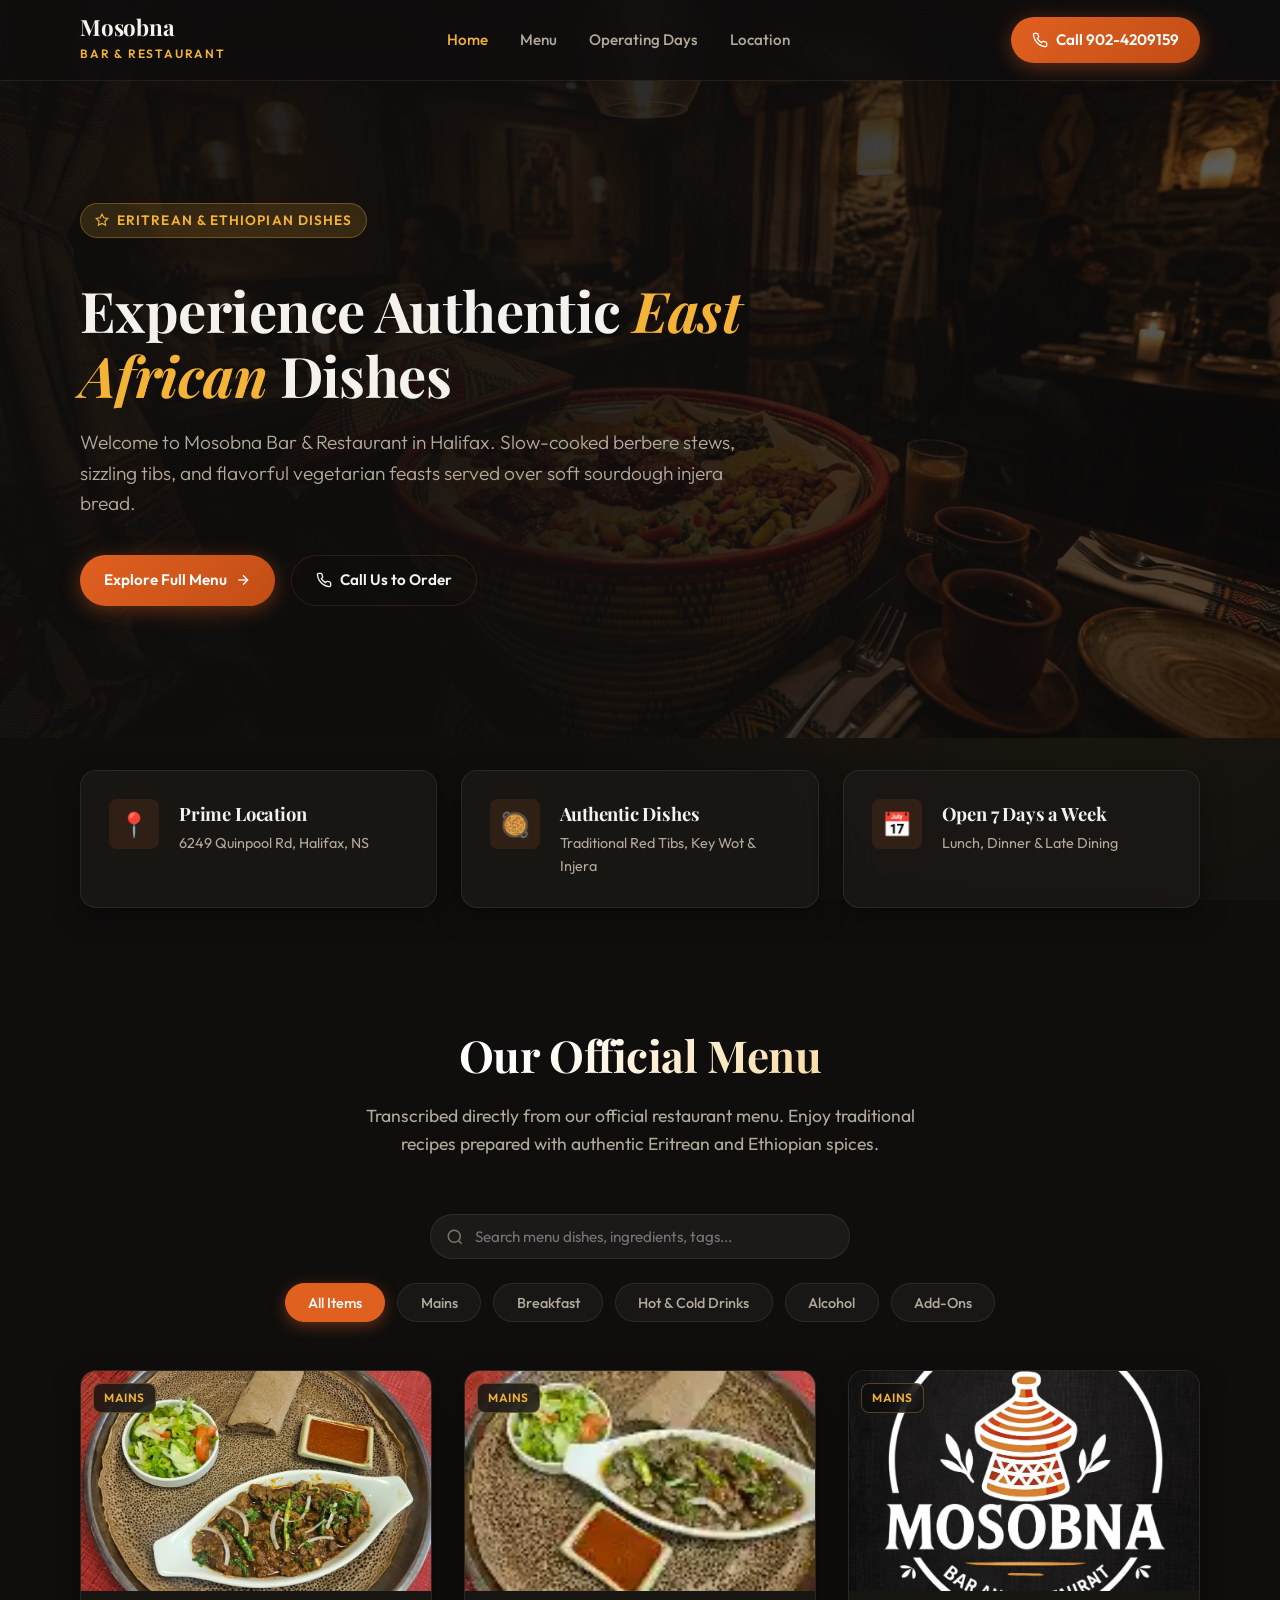
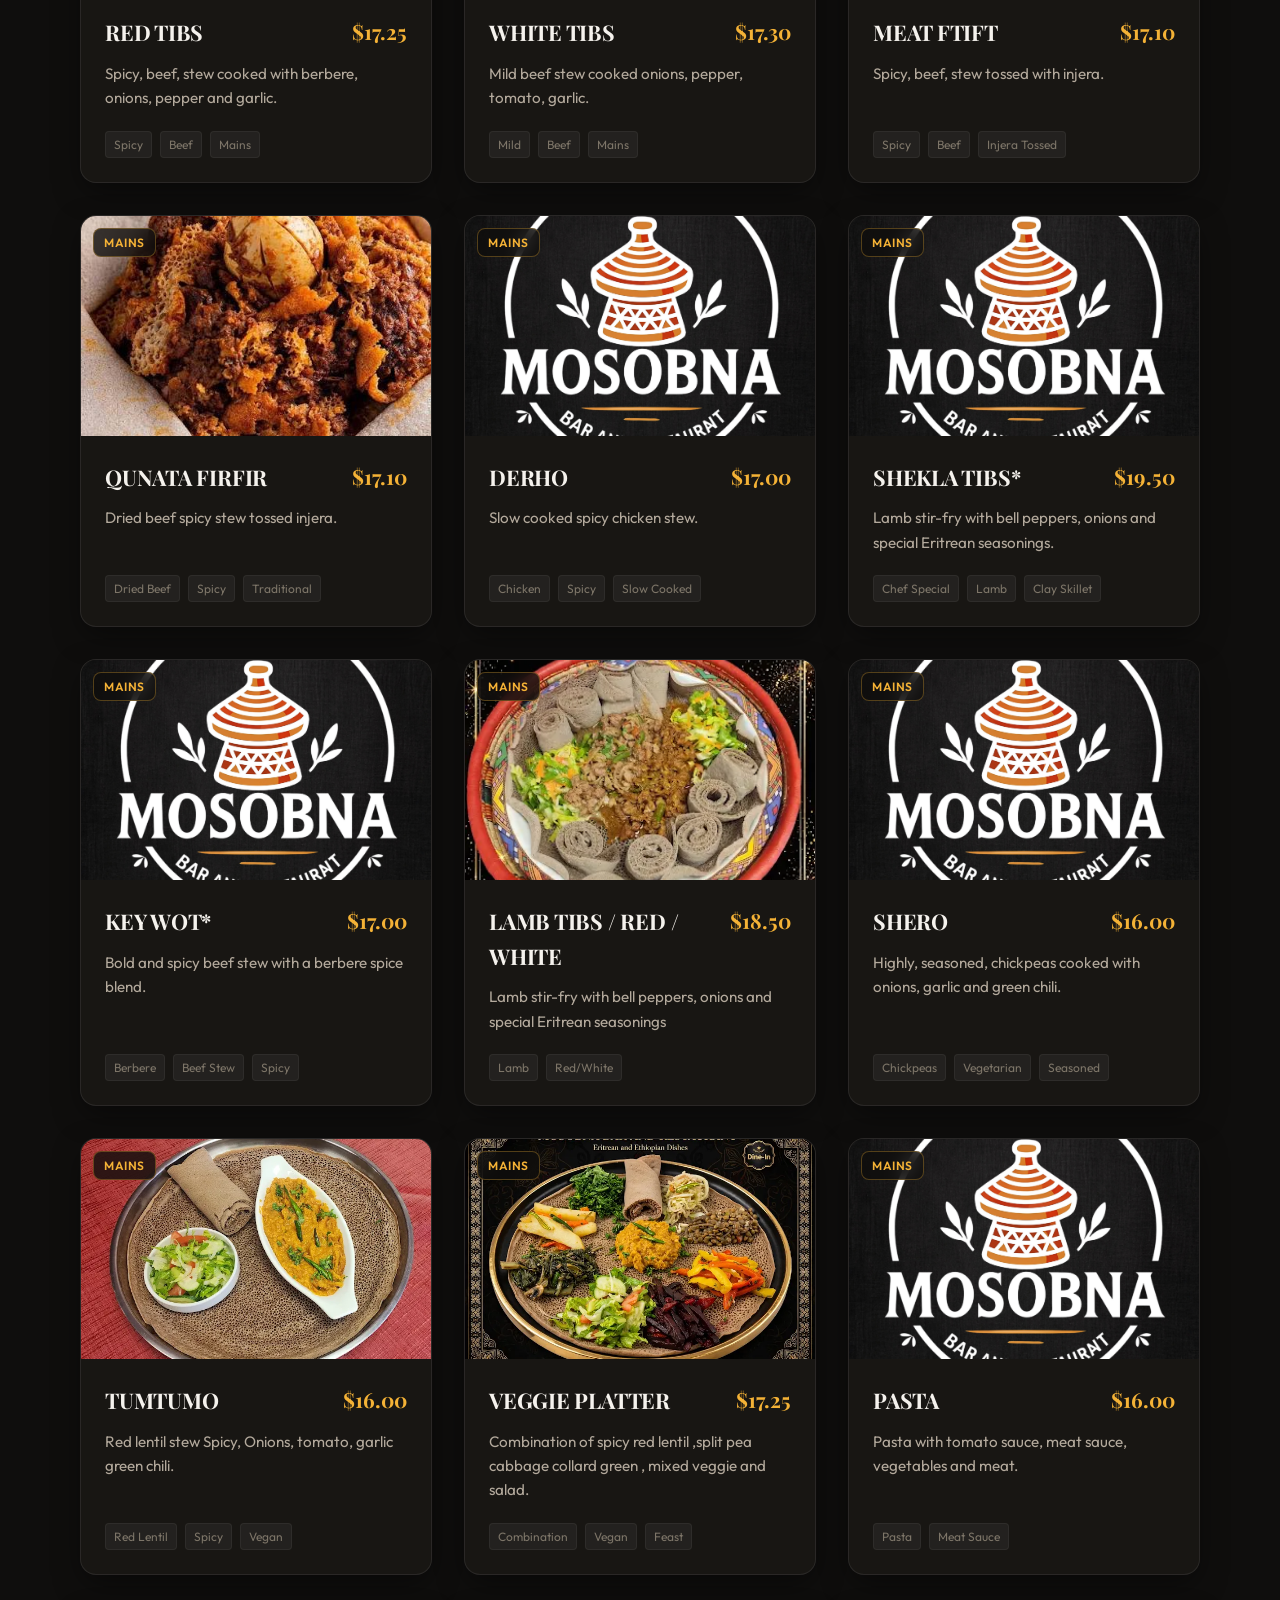
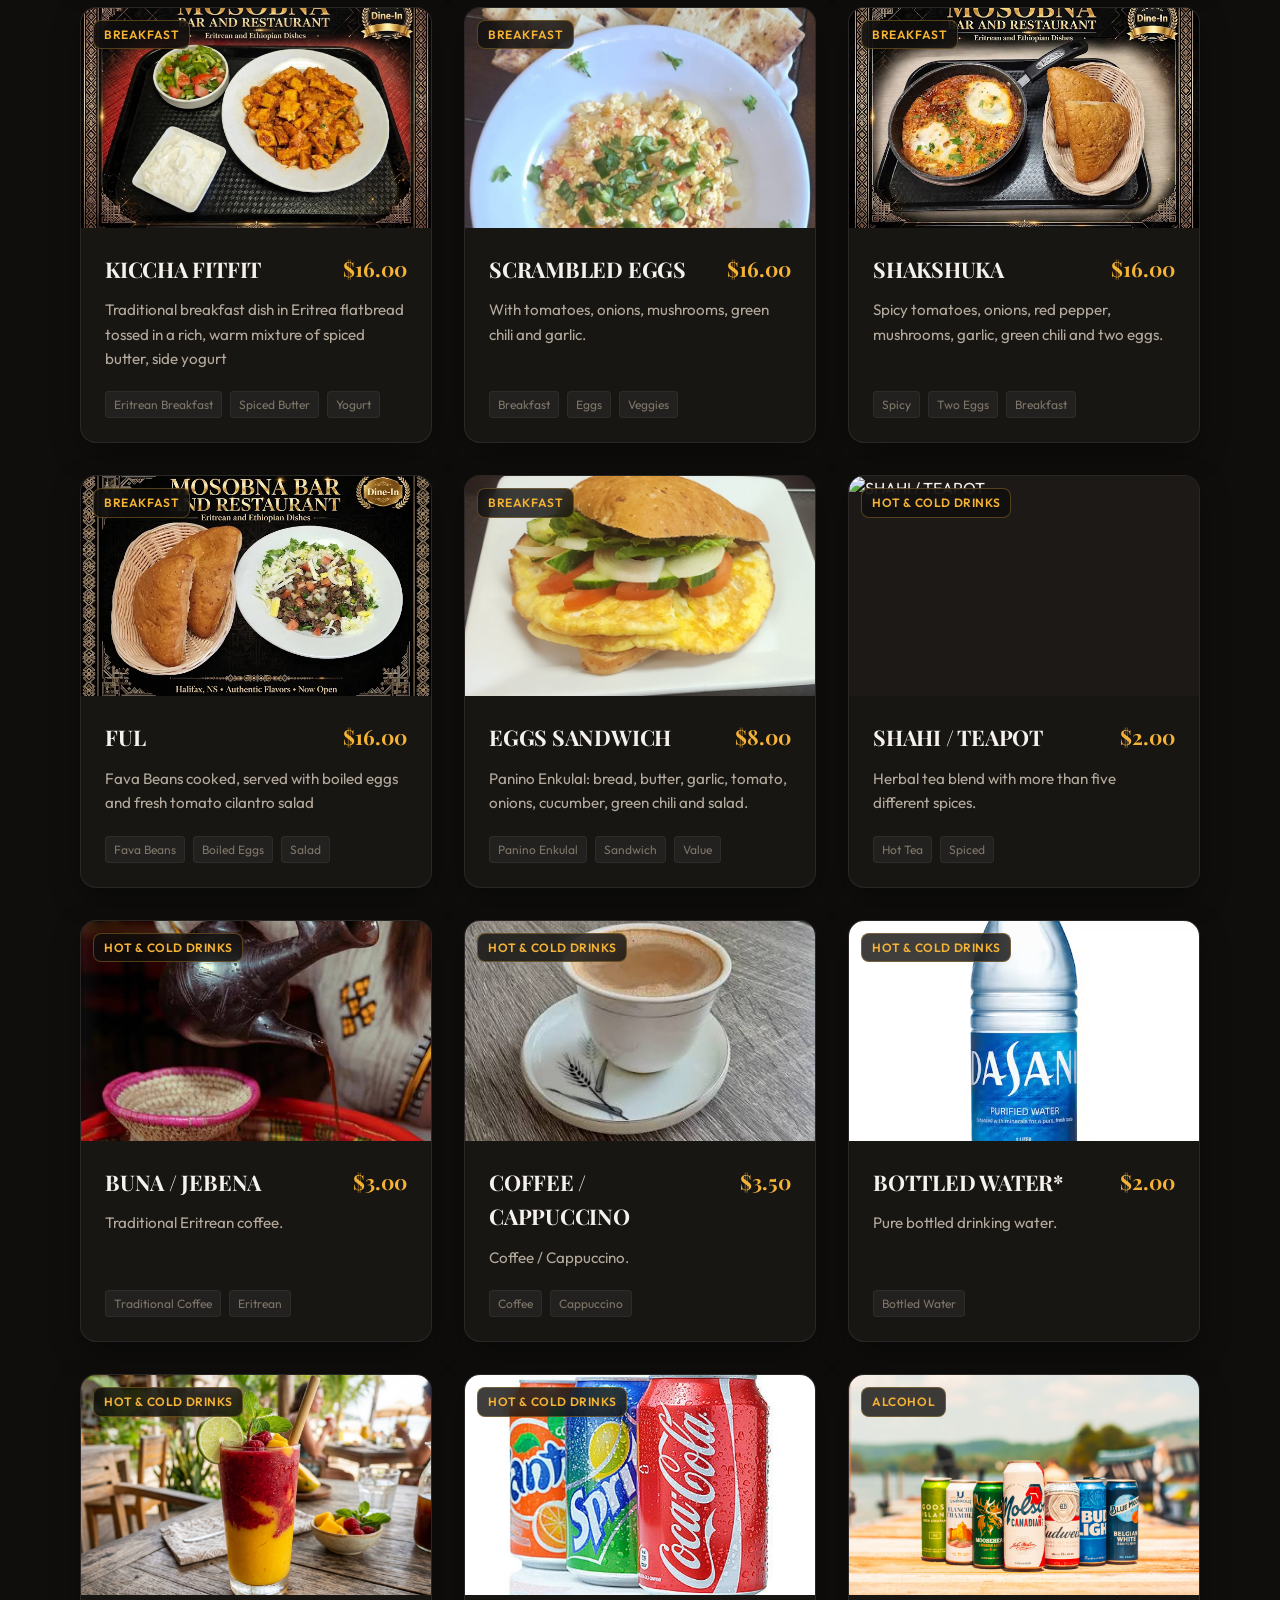
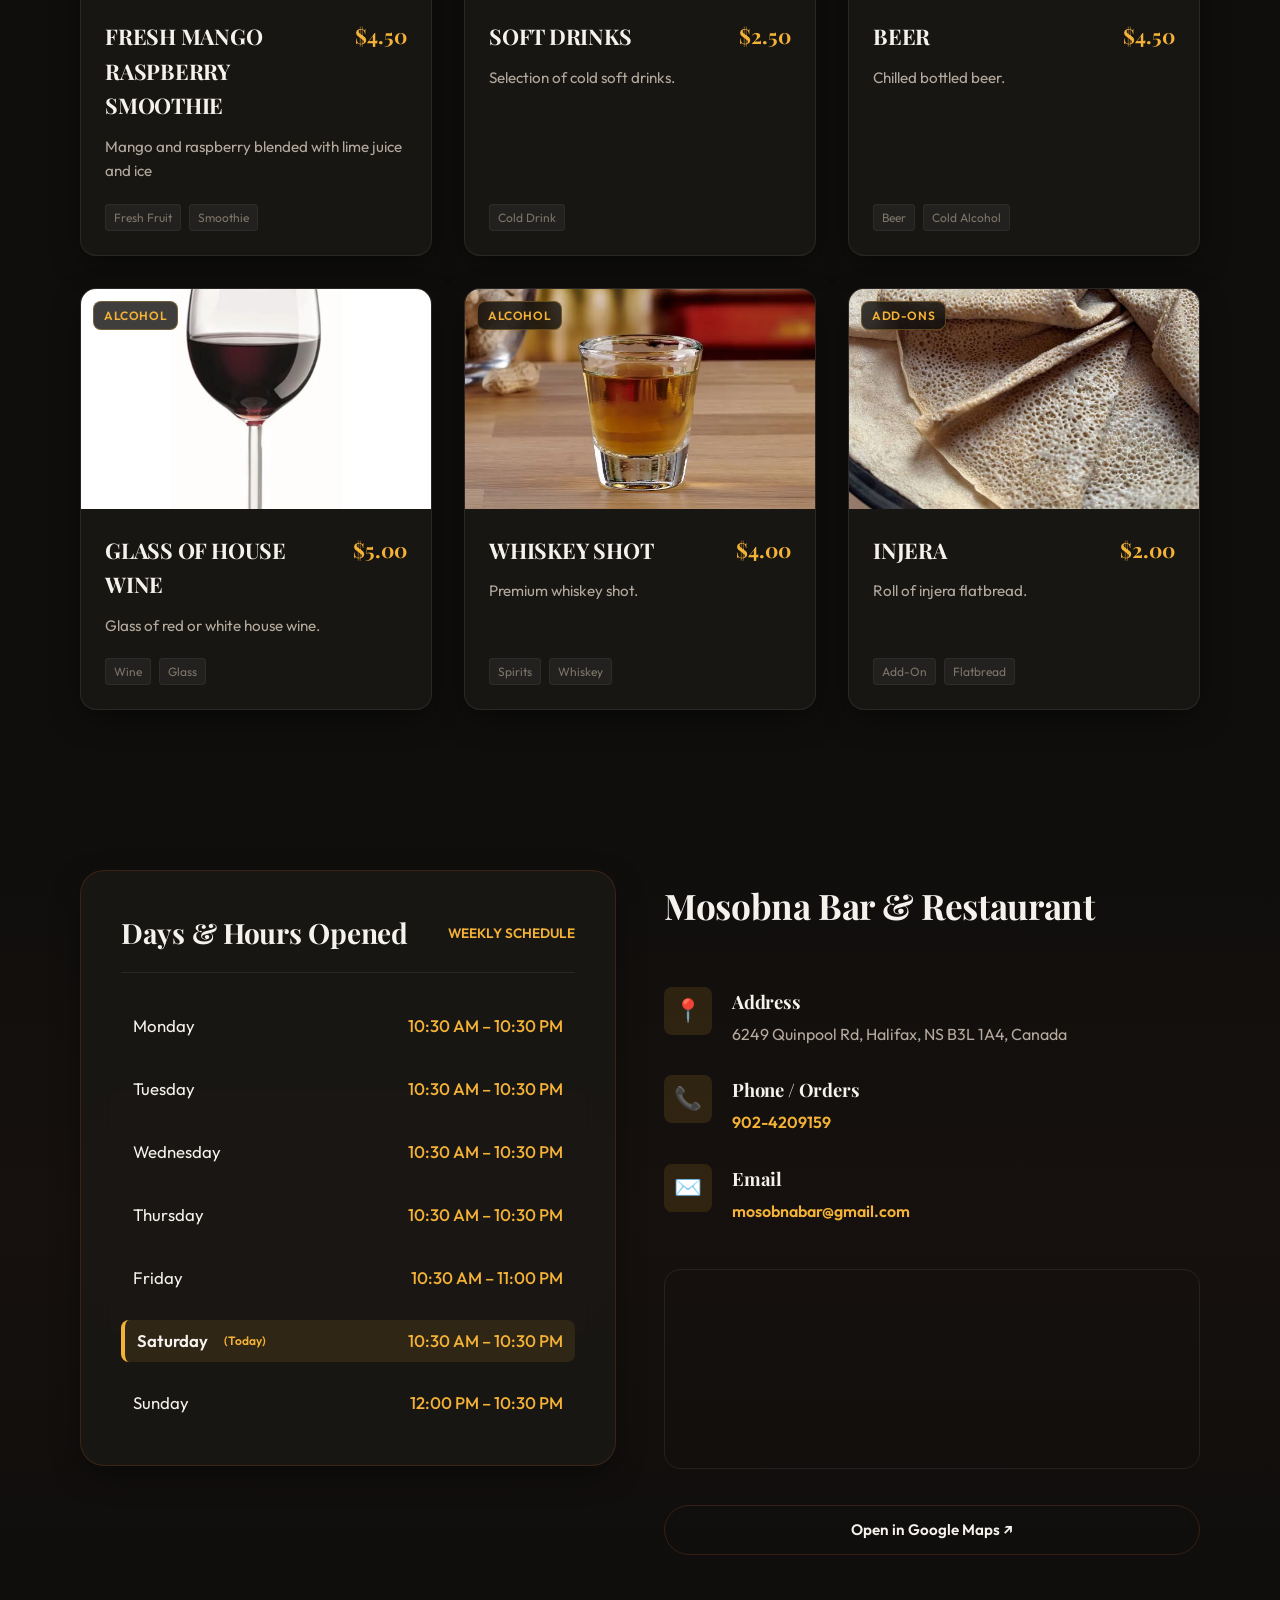
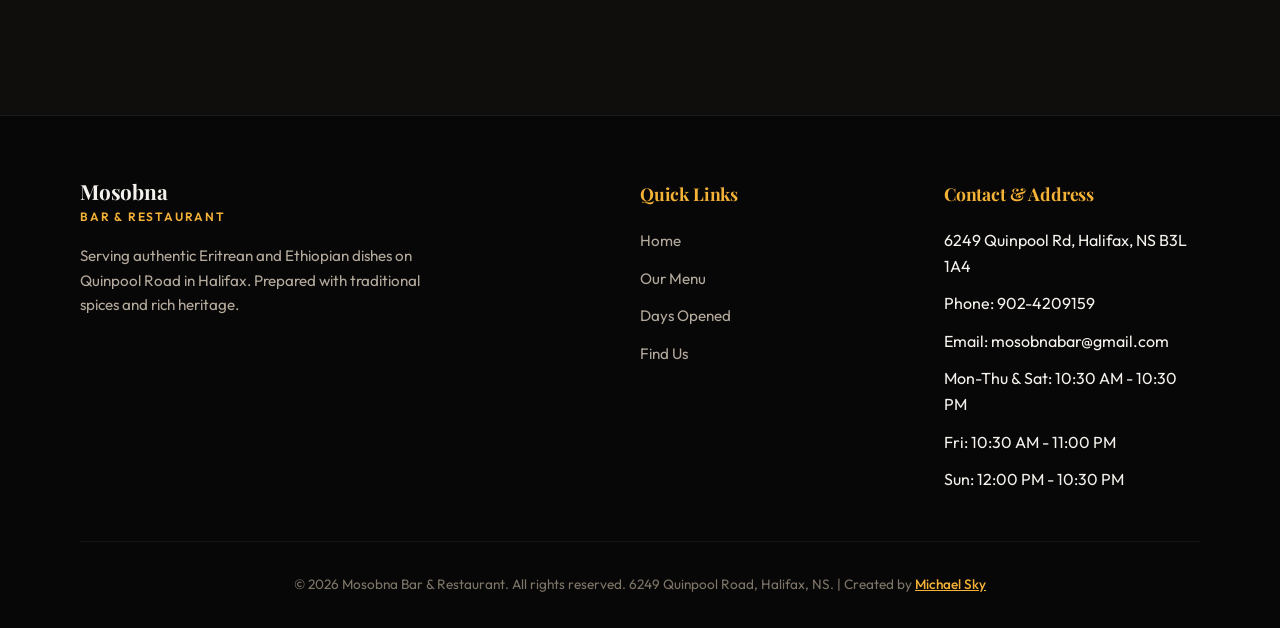
==== commit 2fb4c7ca: "feat: add new menu item images and update dish references in HTML and JS" ====
--- a/index.html
+++ b/index.html
@@ -1,15 +1,19 @@
 <!DOCTYPE html>
 <html lang="en">
+
 <head>
   <meta charset="UTF-8">
   <meta name="viewport" content="width=device-width, initial-scale=1.0">
-  <title>Mosobna Bar & Restaurant | Authentic Eritrean & Ethiopian Cuisine in Halifax</title>
-  <meta name="description" content="Welcome to Mosobna Bar & Restaurant located at 6249 Quinpool Rd, Halifax, NS. Enjoy authentic Eritrean and Ethiopian dishes including Red Tibs, White Tibs, Key Wot, Derho, Shero, Veggie Platter, and Breakfast specialties.">
-  <meta name="keywords" content="Mosobna, Mosobna Restaurant, Halifax Eritrean food, Ethiopian restaurant Halifax, Quinpool Road restaurant, Red Tibs, Key Wot, Injera, Shero">
-  
+  <title>Mosobna Bar & Restaurant | Authentic Eritrean & Ethiopian Dishes in Halifax</title>
+  <meta name="description"
+    content="Welcome to Mosobna Bar & Restaurant located at 6249 Quinpool Rd, Halifax, NS. Enjoy authentic Eritrean and Ethiopian dishes including Red Tibs, White Tibs, Key Wot, Derho, Shero, Veggie Platter, and Breakfast specialties.">
+  <meta name="keywords"
+    content="Mosobna, Mosobna Restaurant, Halifax Eritrean food, Ethiopian restaurant Halifax, Quinpool Road restaurant, Red Tibs, Key Wot, Injera, Shero">
+
   <!-- Open Graph / Social Media -->
   <meta property="og:title" content="Mosobna Bar & Restaurant | Halifax, NS">
-  <meta property="og:description" content="Authentic Eritrean & Ethiopian dining experience on Quinpool Road. View menu, operating days, and location.">
+  <meta property="og:description"
+    content="Authentic Eritrean & Ethiopian dining experience on Quinpool Road. View menu, operating days, and location.">
   <meta property="og:image" content="images/hero.jpg">
   <meta property="og:type" content="website">
 
@@ -17,6 +21,7 @@
   <link rel="icon" type="image/png" href="images/logo.png">
   <link rel="stylesheet" href="styles.css?v=5">
 </head>
+
 <body>
 
   <!-- Navigation Bar -->
@@ -28,7 +33,7 @@
           <span>Bar & Restaurant</span>
         </div>
       </a>
-      
+
       <ul class="nav-links">
         <li><a href="#home" class="active">Home</a></li>
         <li><a href="#menu">Menu</a></li>
@@ -39,7 +44,8 @@
       <div style="display: flex; gap: 10px; align-items: center;">
         <a href="tel:9024209159" class="btn-primary" style="padding: 0.65rem 1.3rem;">
           <svg width="16" height="16" viewBox="0 0 24 24" fill="none" stroke="currentColor" stroke-width="2">
-            <path d="M22 16.92v3a2 2 0 0 1-2.18 2 19.79 19.79 0 0 1-8.63-3.07 19.5 19.5 0 0 1-6-6 19.79 19.79 0 0 1-3.07-8.67A2 2 0 0 1 4.11 2h3a2 2 0 0 1 2 1.72 12.84 12.84 0 0 0 .7 2.81 2 2 0 0 1-.45 2.11L8.09 9.91a16 16 0 0 0 6 6l1.27-1.27a2 2 0 0 1 2.11-.45 12.84 12.84 0 0 0 2.81.7A2 2 0 0 1 22 16.92z"/>
+            <path
+              d="M22 16.92v3a2 2 0 0 1-2.18 2 19.79 19.79 0 0 1-8.63-3.07 19.5 19.5 0 0 1-6-6 19.79 19.79 0 0 1-3.07-8.67A2 2 0 0 1 4.11 2h3a2 2 0 0 1 2 1.72 12.84 12.84 0 0 0 .7 2.81 2 2 0 0 1-.45 2.11L8.09 9.91a16 16 0 0 0 6 6l1.27-1.27a2 2 0 0 1 2.11-.45 12.84 12.84 0 0 0 2.81.7A2 2 0 0 1 22 16.92z" />
           </svg>
           Call 902-4209159
         </a>
@@ -54,15 +60,17 @@
         <div style="display: flex; gap: 12px; align-items: center; flex-wrap: wrap; margin-bottom: 1rem;">
           <span class="badge-tag">
             <svg width="14" height="14" viewBox="0 0 24 24" fill="none" stroke="currentColor" stroke-width="2">
-              <polygon points="12 2 15.09 8.26 22 9.27 17 14.14 18.18 21.02 12 17.77 5.82 21.02 7 14.14 2 9.27 8.91 8.26 12 2"/>
+              <polygon
+                points="12 2 15.09 8.26 22 9.27 17 14.14 18.18 21.02 12 17.77 5.82 21.02 7 14.14 2 9.27 8.91 8.26 12 2" />
             </svg>
-            Eritrean & Ethiopian Cuisine
+            Eritrean & Ethiopian Dishes
           </span>
         </div>
-        
-        <h1>Experience Authentic <span>East African</span> Culinary Art</h1>
-        <p>Welcome to Mosobna Bar & Restaurant in Halifax. Slow-cooked berbere stews, sizzling tibs, and flavorful vegetarian feasts served over soft sourdough injera bread.</p>
-        
+
+        <h1>Experience Authentic <span>East African</span> Dishes</h1>
+        <p>Welcome to Mosobna Bar & Restaurant in Halifax. Slow-cooked berbere stews, sizzling tibs, and flavorful
+          vegetarian feasts served over soft sourdough injera bread.</p>
+
         <div class="hero-actions">
           <a href="#menu" class="btn-primary">
             Explore Full Menu
@@ -73,7 +81,8 @@
           </a>
           <a href="tel:9024209159" class="btn-outline">
             <svg width="16" height="16" viewBox="0 0 24 24" fill="none" stroke="currentColor" stroke-width="2">
-              <path d="M22 16.92v3a2 2 0 0 1-2.18 2 19.79 19.79 0 0 1-8.63-3.07 19.5 19.5 0 0 1-6-6 19.79 19.79 0 0 1-3.07-8.67A2 2 0 0 1 4.11 2h3a2 2 0 0 1 2 1.72 12.84 12.84 0 0 0 .7 2.81 2 2 0 0 1-.45 2.11L8.09 9.91a16 16 0 0 0 6 6l1.27-1.27a2 2 0 0 1 2.11-.45 12.84 12.84 0 0 0 2.81.7A2 2 0 0 1 22 16.92z"/>
+              <path
+                d="M22 16.92v3a2 2 0 0 1-2.18 2 19.79 19.79 0 0 1-8.63-3.07 19.5 19.5 0 0 1-6-6 19.79 19.79 0 0 1-3.07-8.67A2 2 0 0 1 4.11 2h3a2 2 0 0 1 2 1.72 12.84 12.84 0 0 0 .7 2.81 2 2 0 0 1-.45 2.11L8.09 9.91a16 16 0 0 0 6 6l1.27-1.27a2 2 0 0 1 2.11-.45 12.84 12.84 0 0 0 2.81.7A2 2 0 0 1 22 16.92z" />
             </svg>
             Call Us to Order
           </a>
@@ -116,17 +125,20 @@
     <div class="container">
       <div class="section-title">
         <h2>Our Official Menu</h2>
-        <p>Transcribed directly from our official restaurant menu. Enjoy traditional recipes prepared with authentic Eritrean and Ethiopian spices.</p>
+        <p>Transcribed directly from our official restaurant menu. Enjoy traditional recipes prepared with authentic
+          Eritrean and Ethiopian spices.</p>
       </div>
 
       <!-- Controls: Category Filter Tabs & Search -->
       <div class="menu-controls">
         <div class="search-box">
-          <svg class="search-icon" width="18" height="18" viewBox="0 0 24 24" fill="none" stroke="currentColor" stroke-width="2">
+          <svg class="search-icon" width="18" height="18" viewBox="0 0 24 24" fill="none" stroke="currentColor"
+            stroke-width="2">
             <circle cx="11" cy="11" r="8"></circle>
             <line x1="21" y1="21" x2="16.65" y2="16.65"></line>
           </svg>
-          <input type="text" id="menu-search-input" class="search-input" placeholder="Search menu dishes, ingredients, tags...">
+          <input type="text" id="menu-search-input" class="search-input"
+            placeholder="Search menu dishes, ingredients, tags...">
         </div>
 
         <ul class="category-tabs">
@@ -159,7 +171,7 @@
 
         <article class="menu-card" id="dish-white-tibs">
           <div class="card-img-wrapper">
-            <img src="images/mosobna/WHITE TIBS.webp" alt="WHITE TIBS" loading="lazy" id="img-dish-white-tibs">
+            <img src="images/mosobna/WHITE TIBS2.webp" alt="WHITE TIBS" loading="lazy" id="img-dish-white-tibs">
             <span class="card-badge">Mains</span>
           </div>
           <div class="card-body">
@@ -219,7 +231,7 @@
 
         <article class="menu-card" id="dish-shekla-tibs">
           <div class="card-img-wrapper">
-            <img src="images/mosobna/menu.jpg" alt="SHEKLA TIBS*" loading="lazy" id="img-dish-shekla-tibs">
+            <img src="images/mosobna/SHEKLA TIBS.jpg" alt="SHEKLA TIBS*" loading="lazy" id="img-dish-shekla-tibs">
             <span class="card-badge">Mains</span>
           </div>
           <div class="card-body">
@@ -249,7 +261,8 @@
 
         <article class="menu-card" id="dish-lamb-tibs">
           <div class="card-img-wrapper">
-            <img src="images/mosobna/Lamb Tibs (Red White).webp" alt="LAMB TIBS / RED / WHITE" loading="lazy" id="img-dish-lamb-tibs">
+            <img src="images/mosobna/Lamb Tibs (Red White).webp" alt="LAMB TIBS / RED / WHITE" loading="lazy"
+              id="img-dish-lamb-tibs">
             <span class="card-badge">Mains</span>
           </div>
           <div class="card-body">
@@ -294,7 +307,8 @@
 
         <article class="menu-card" id="dish-veggie-platter">
           <div class="card-img-wrapper">
-            <img src="images/mosobna/VEGGIE PLATTER.webp" alt="VEGGIE PLATTER" loading="lazy" id="img-dish-veggie-platter">
+            <img src="images/mosobna/VEGGIE PLATTER.webp" alt="VEGGIE PLATTER" loading="lazy"
+              id="img-dish-veggie-platter">
             <span class="card-badge">Mains</span>
           </div>
           <div class="card-body">
@@ -302,7 +316,8 @@
               <h3 class="card-title">VEGGIE PLATTER</h3>
               <span class="card-price">$17.25</span>
             </div>
-            <p class="card-description">Combination of spicy red lentil ,split pea cabbage collard green , mixed veggie and salad.</p>
+            <p class="card-description">Combination of spicy red lentil ,split pea cabbage collard green , mixed veggie
+              and salad.</p>
             <div class="card-tags"><span class="tag">Vegan Platter</span></div>
           </div>
         </article>
@@ -333,7 +348,9 @@
         <div class="hours-card">
           <div class="hours-header">
             <h3>Days & Hours Opened</h3>
-            <span style="font-size: 0.85rem; color: var(--amber-gold); font-weight: 600; text-transform: uppercase;">Weekly Schedule</span>
+            <span
+              style="font-size: 0.85rem; color: var(--amber-gold); font-weight: 600; text-transform: uppercase;">Weekly
+              Schedule</span>
           </div>
 
           <ul class="hours-list" id="hours-list-container">
@@ -367,20 +384,21 @@
             <div class="info-icon">✉️</div>
             <div class="info-text">
               <h4>Email</h4>
-              <p><a href="mailto:mosobnabar@gmail.com" style="color: var(--amber-gold); font-weight: 600;">mosobnabar@gmail.com</a></p>
+              <p><a href="mailto:mosobnabar@gmail.com"
+                  style="color: var(--amber-gold); font-weight: 600;">mosobnabar@gmail.com</a></p>
             </div>
           </div>
 
           <div class="map-wrapper">
-            <iframe 
-              src="https://maps.google.com/maps?q=6249%20Quinpool%20Road,%20Halifax,%20NS%20B3L%201A4&t=&z=15&ie=UTF8&iwloc=&output=embed" 
-              allowfullscreen="" 
-              loading="lazy">
+            <iframe
+              src="https://maps.google.com/maps?q=6249%20Quinpool%20Road,%20Halifax,%20NS%20B3L%201A4&t=&z=15&ie=UTF8&iwloc=&output=embed"
+              allowfullscreen="" loading="lazy">
             </iframe>
           </div>
 
           <div style="display: flex; gap: 1rem; margin-top: 0.5rem;">
-            <a href="https://maps.google.com/maps?q=6249+Quinpool+Road,+Halifax,+NS+B3L+1A4" target="_blank" class="btn-outline" style="width: 100%; justify-content: center;">
+            <a href="https://maps.google.com/maps?q=6249+Quinpool+Road,+Halifax,+NS+B3L+1A4" target="_blank"
+              class="btn-outline" style="width: 100%; justify-content: center;">
               Open in Google Maps ↗
             </a>
           </div>
@@ -400,7 +418,8 @@
               <span>Bar & Restaurant</span>
             </div>
           </div>
-          <p>Serving authentic Eritrean and Ethiopian dishes on Quinpool Road in Halifax. Prepared with traditional spices and rich heritage.</p>
+          <p>Serving authentic Eritrean and Ethiopian dishes on Quinpool Road in Halifax. Prepared with traditional
+            spices and rich heritage.</p>
         </div>
 
         <div class="footer-col">
@@ -427,11 +446,14 @@
       </div>
 
       <div class="copyright">
-        <p>&copy; 2026 Mosobna Bar & Restaurant. All rights reserved. 6249 Quinpool Road, Halifax, NS. | Created by <a href="mailto:Michaelskydev@gmail.com" style="color: var(--amber-gold); font-weight: 500; text-decoration: underline;">Michael Sky</a></p>
+        <p>&copy; 2026 Mosobna Bar & Restaurant. All rights reserved. 6249 Quinpool Road, Halifax, NS. | Created by <a
+            href="mailto:Michaelskydev@gmail.com"
+            style="color: var(--amber-gold); font-weight: 500; text-decoration: underline;">Michael Sky</a></p>
       </div>
     </div>
   </footer>
 
   <script src="app.js?v=9"></script>
 </body>
-</html>
+
+</html>
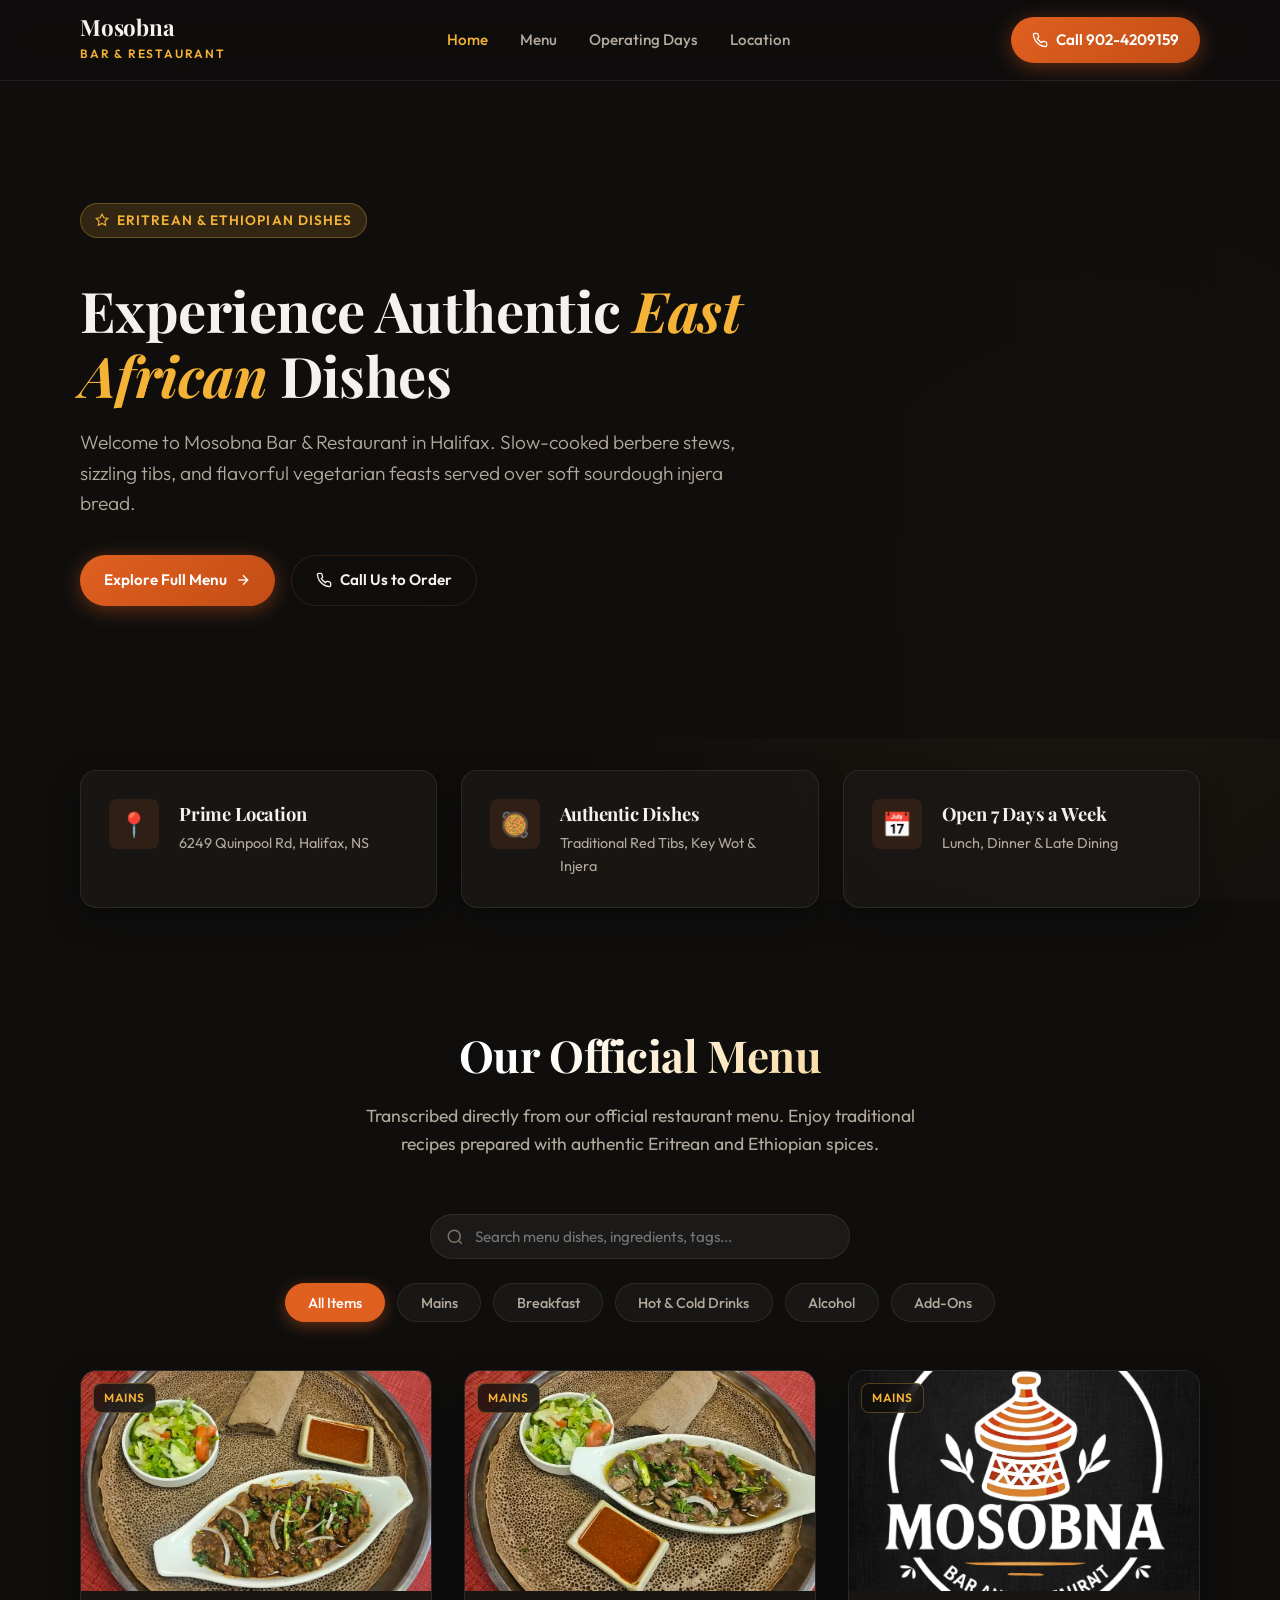
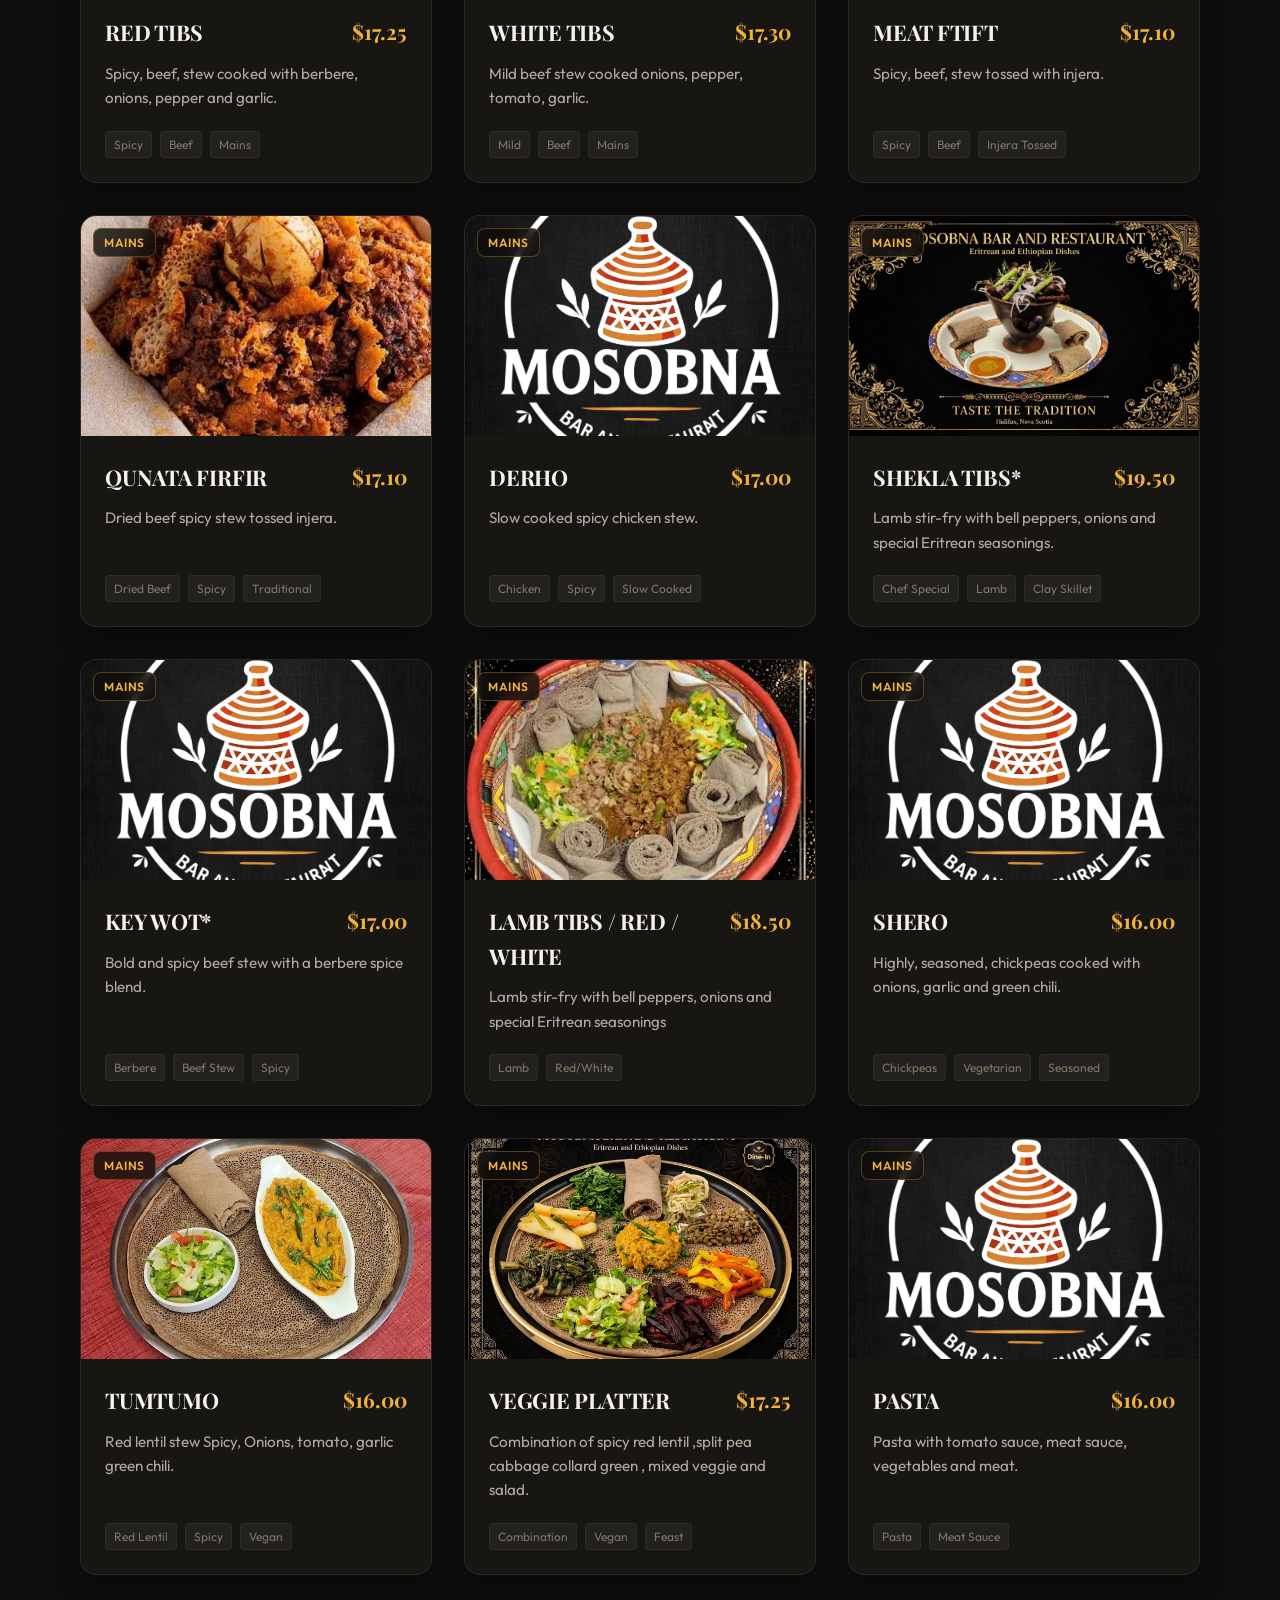
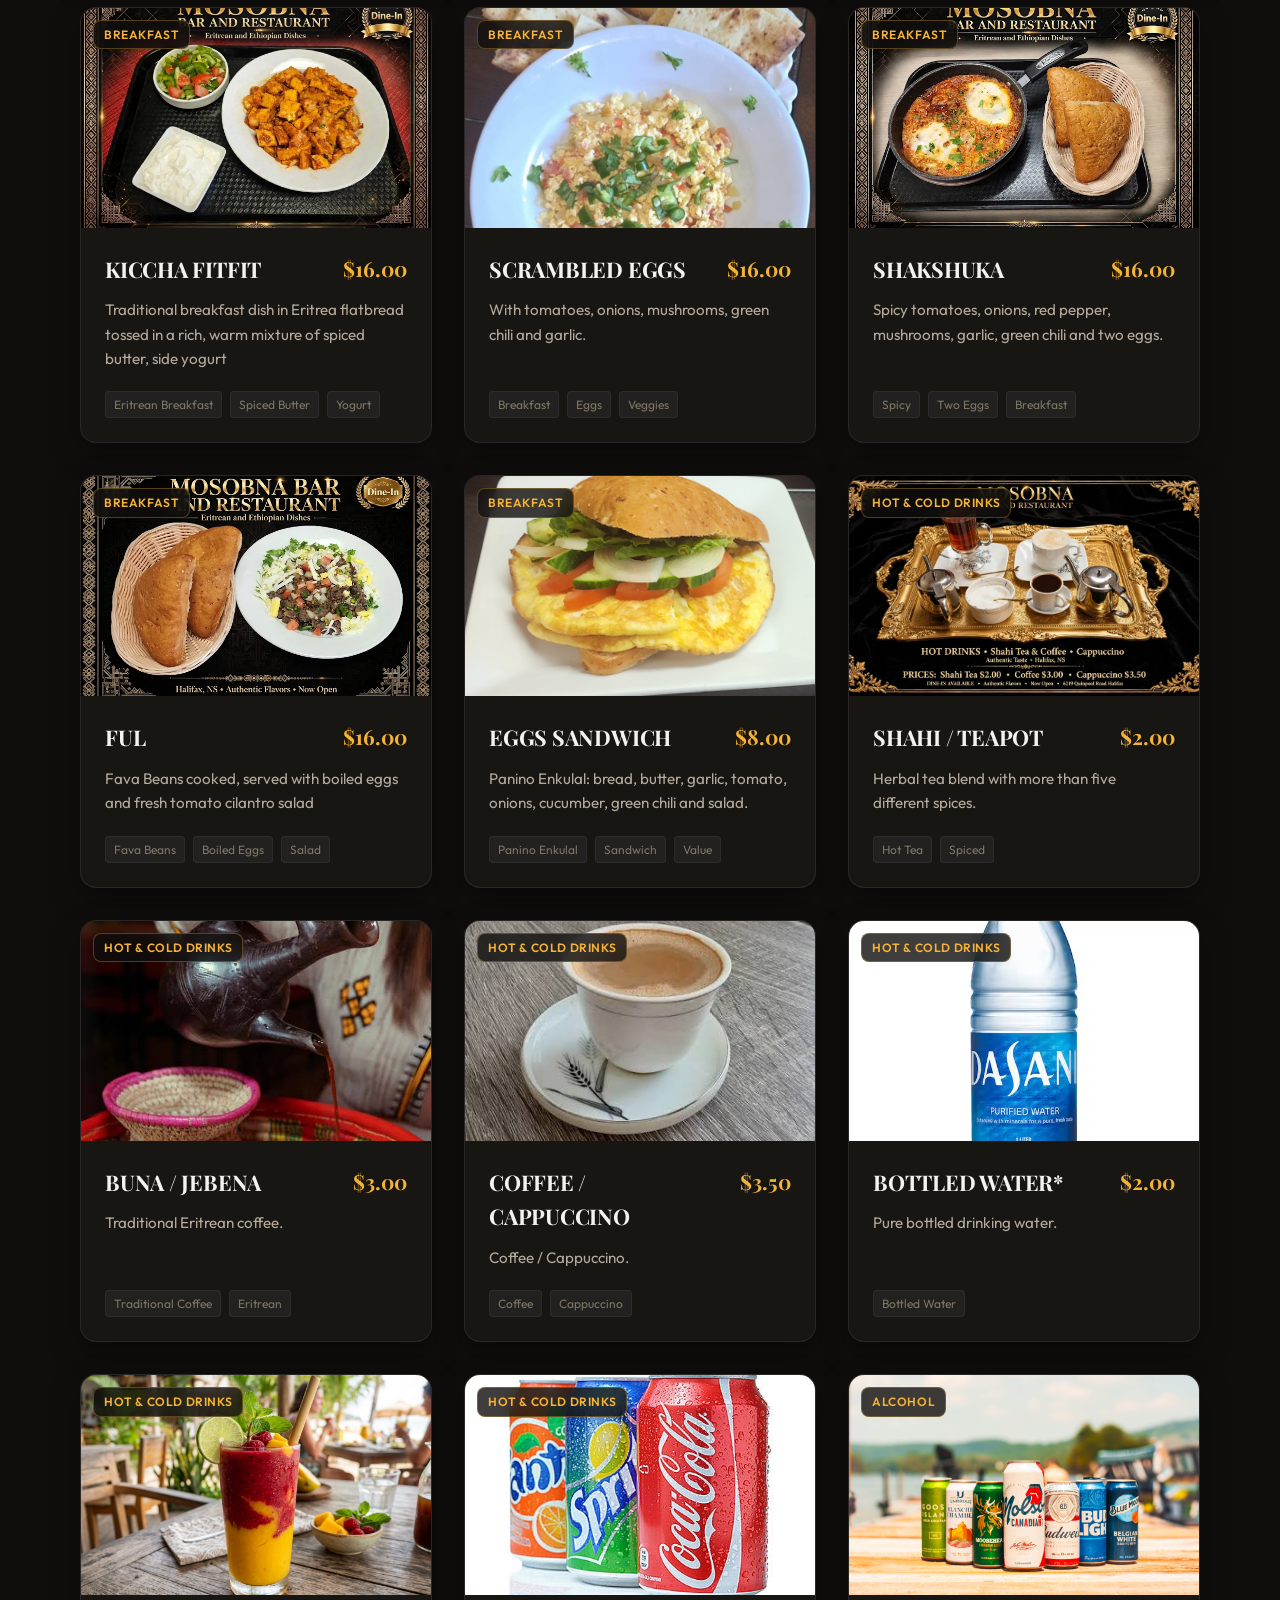
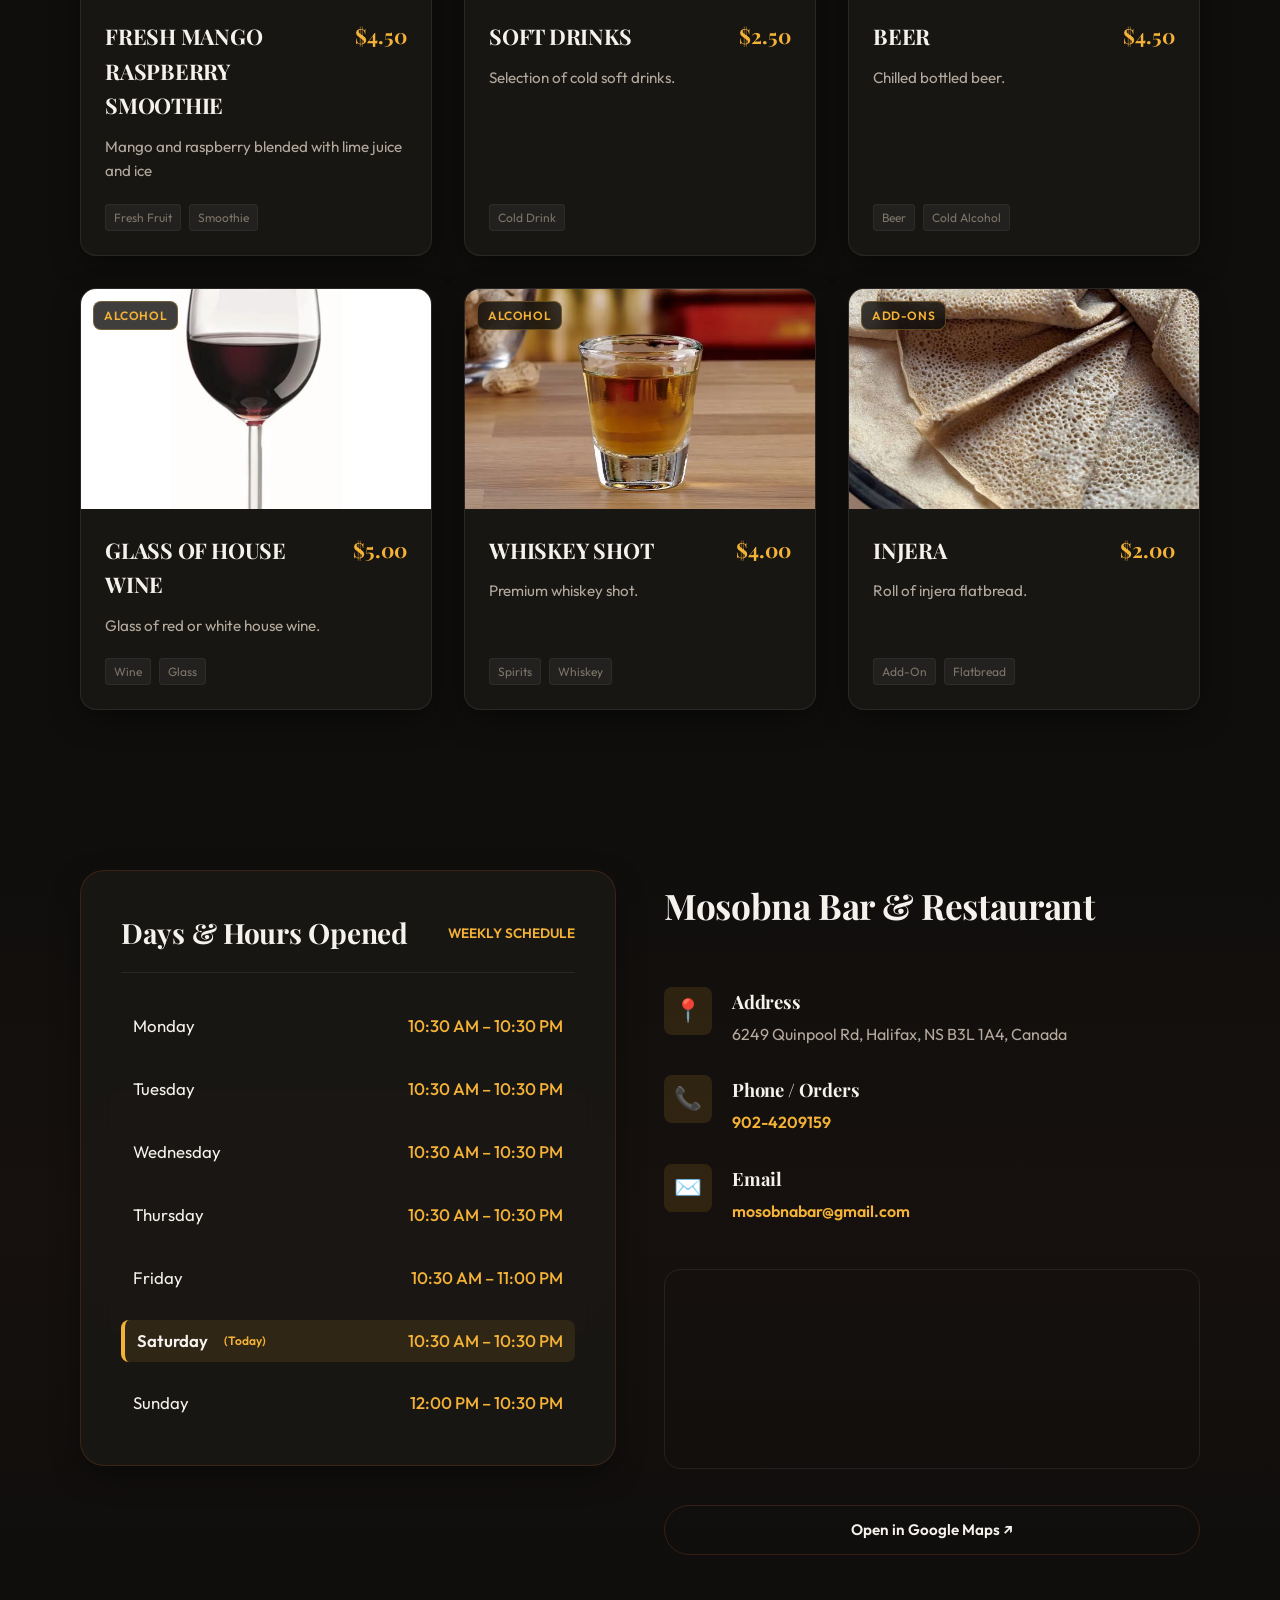
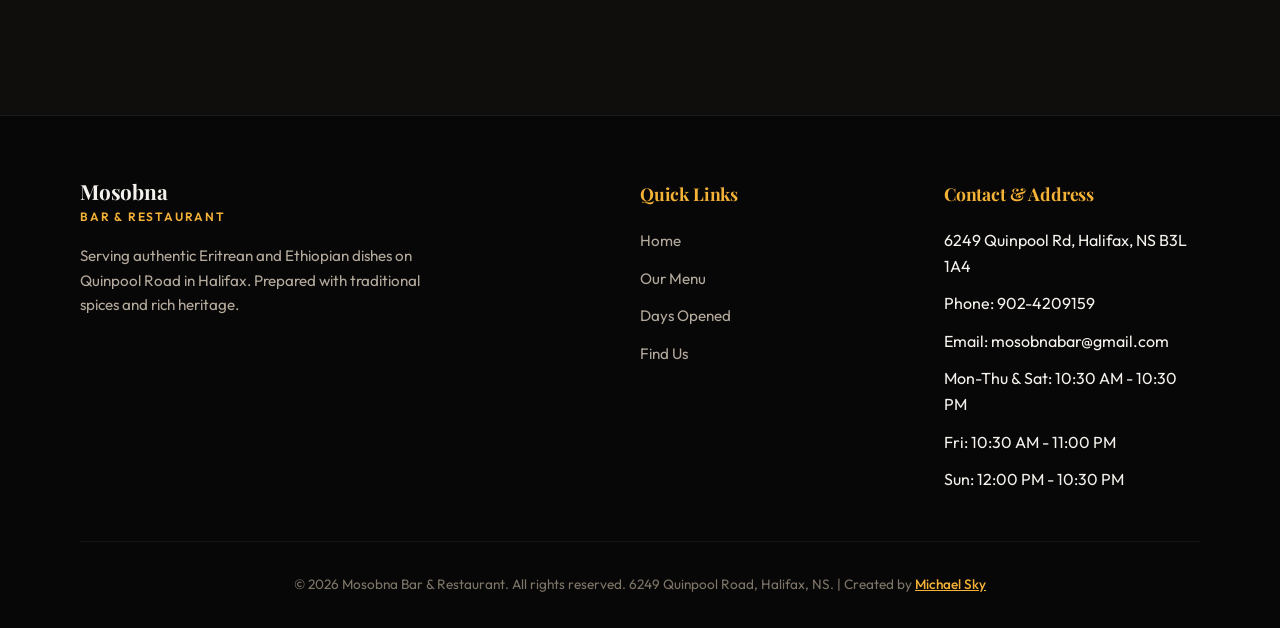
==== commit 23b5f538: "fix: bump script version and sync SHAHI.jpg to main for Vercel" ====
--- a/index.html
+++ b/index.html
@@ -453,7 +453,7 @@
     </div>
   </footer>
 
-  <script src="app.js?v=9"></script>
+  <script src="app.js?v=10"></script>
 </body>
 
 </html>
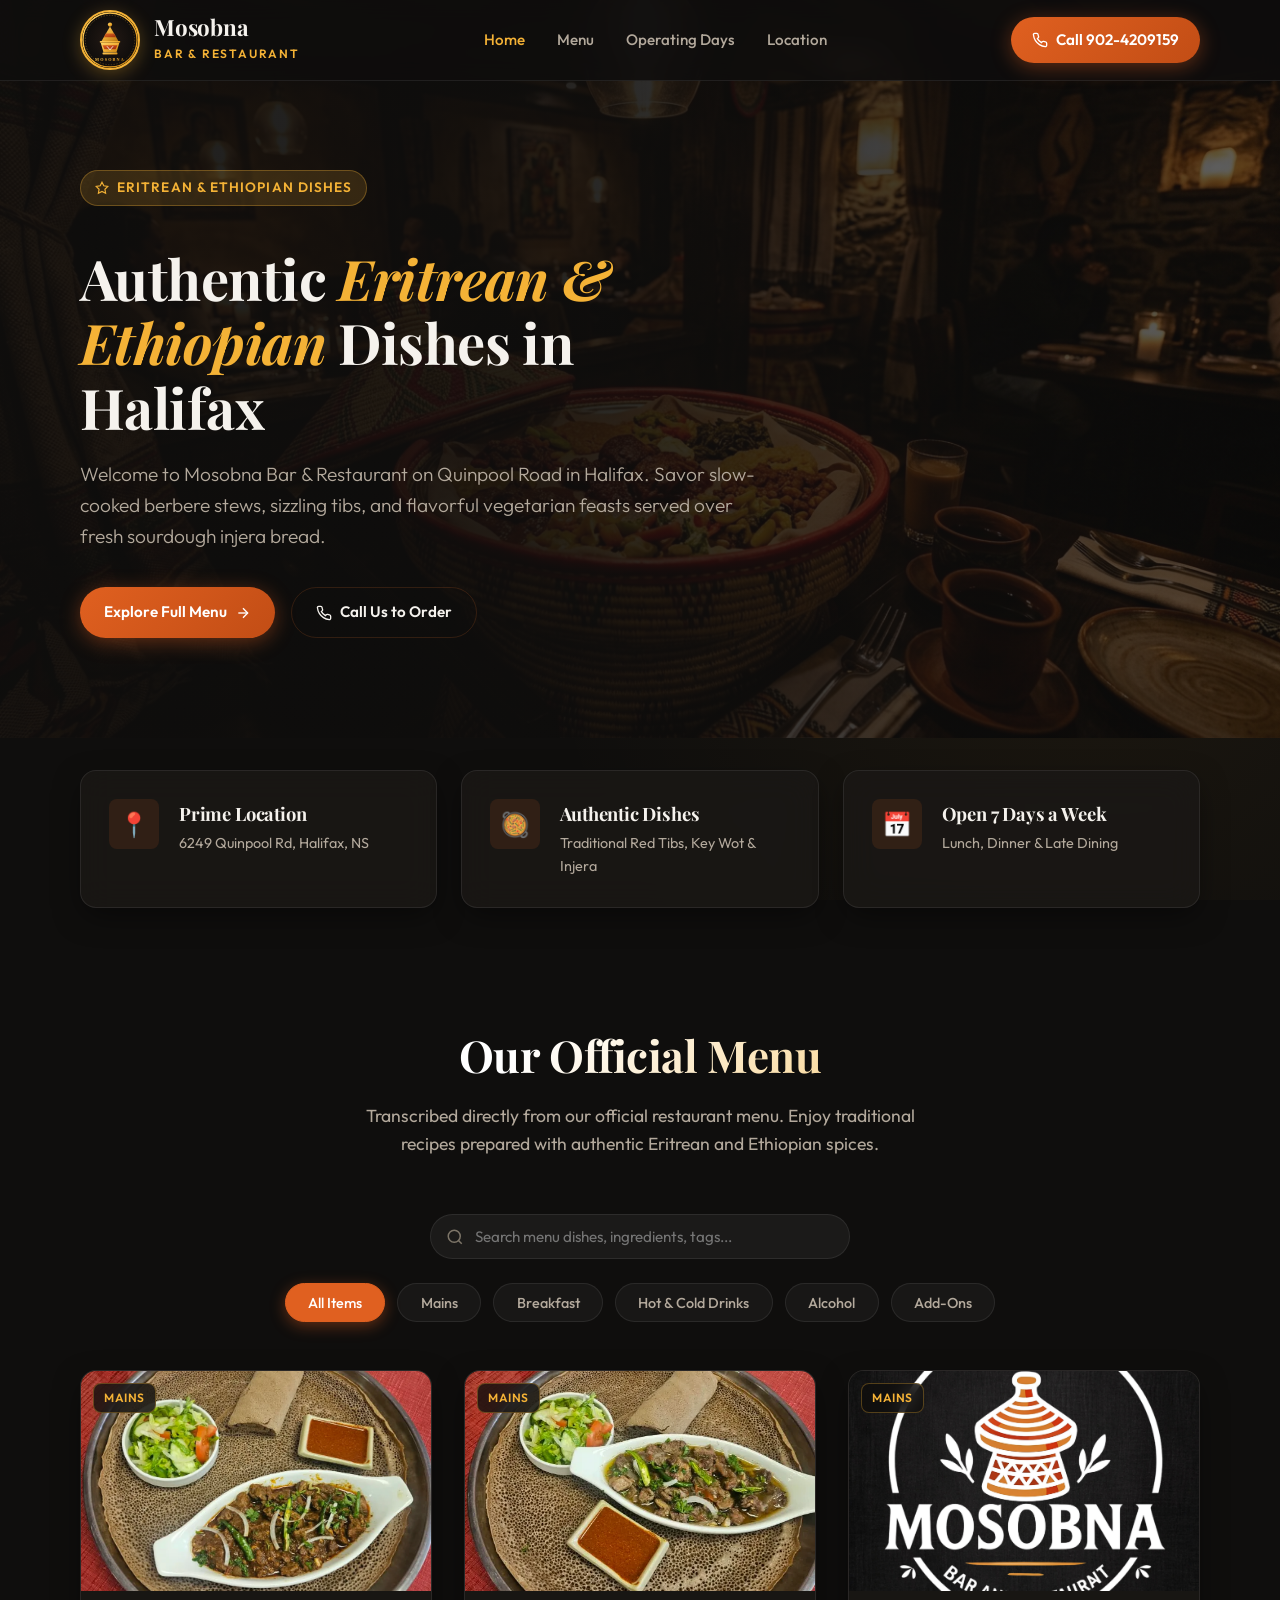
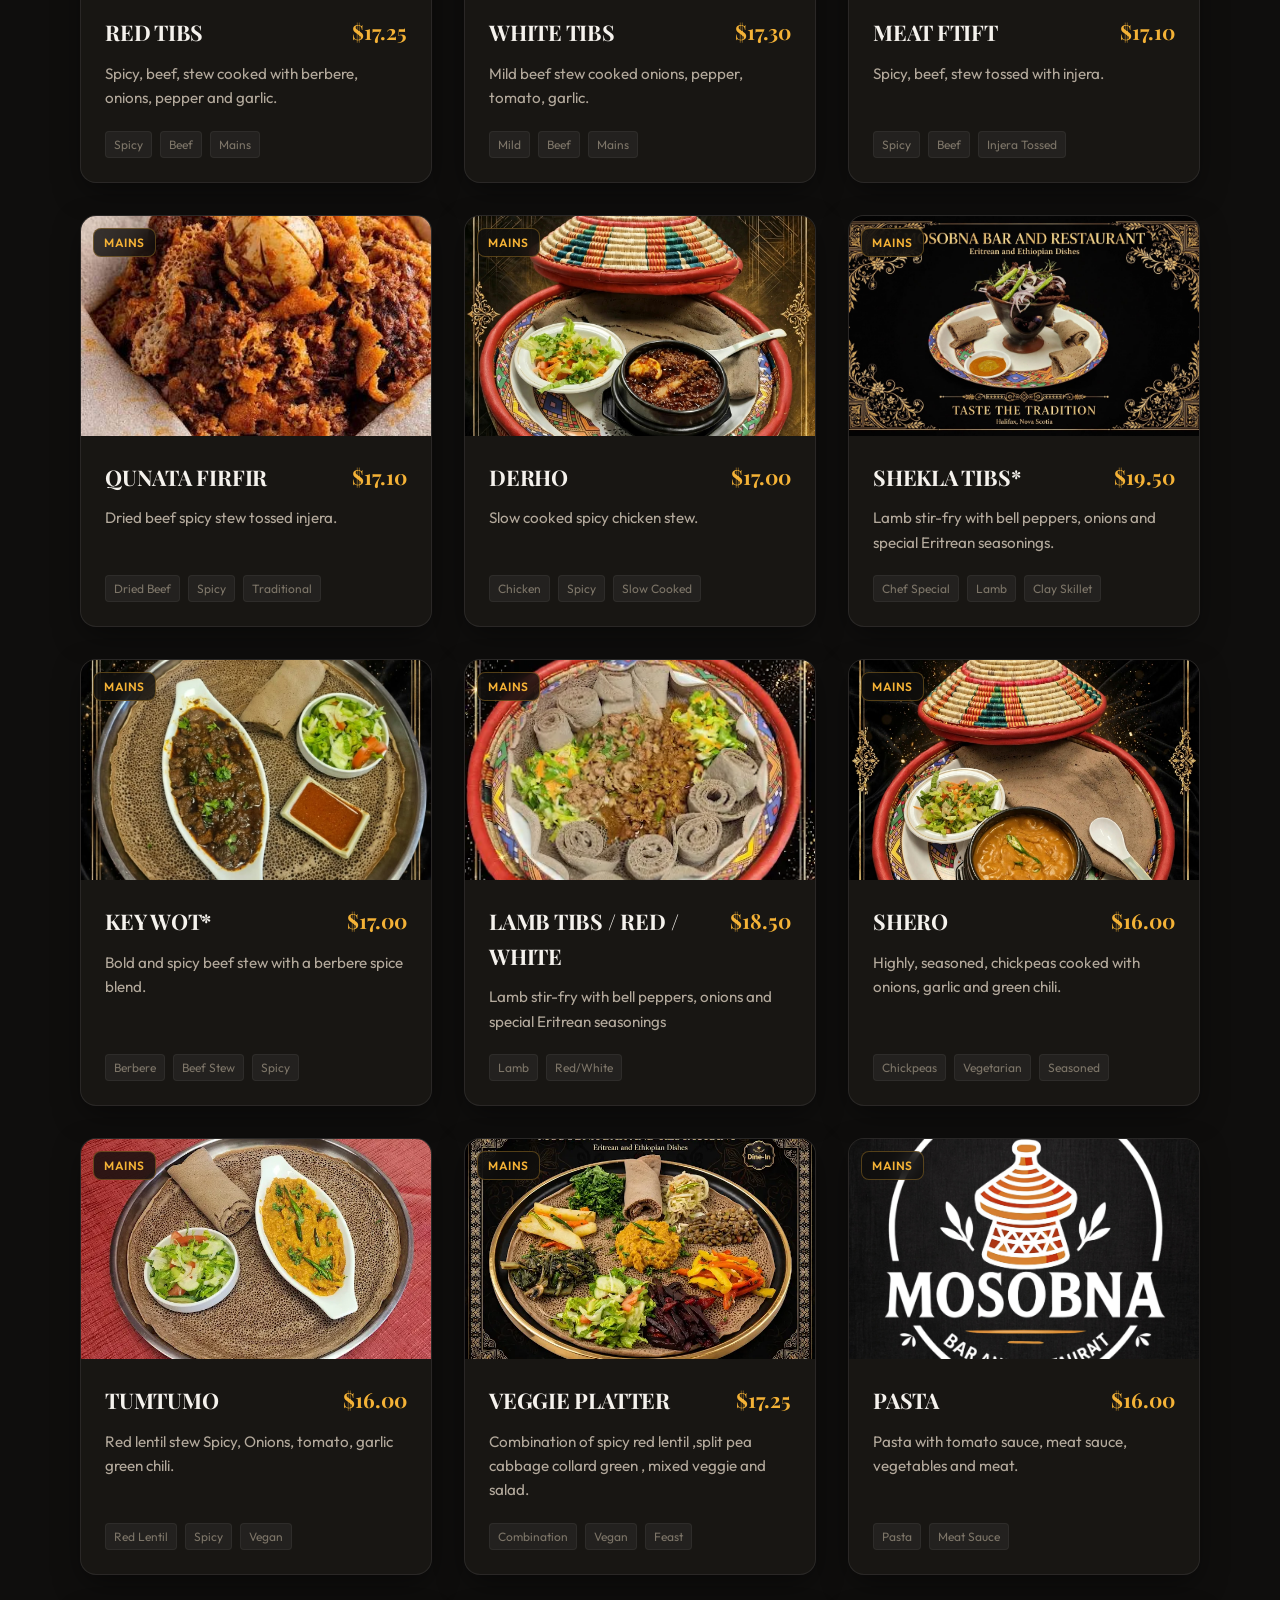
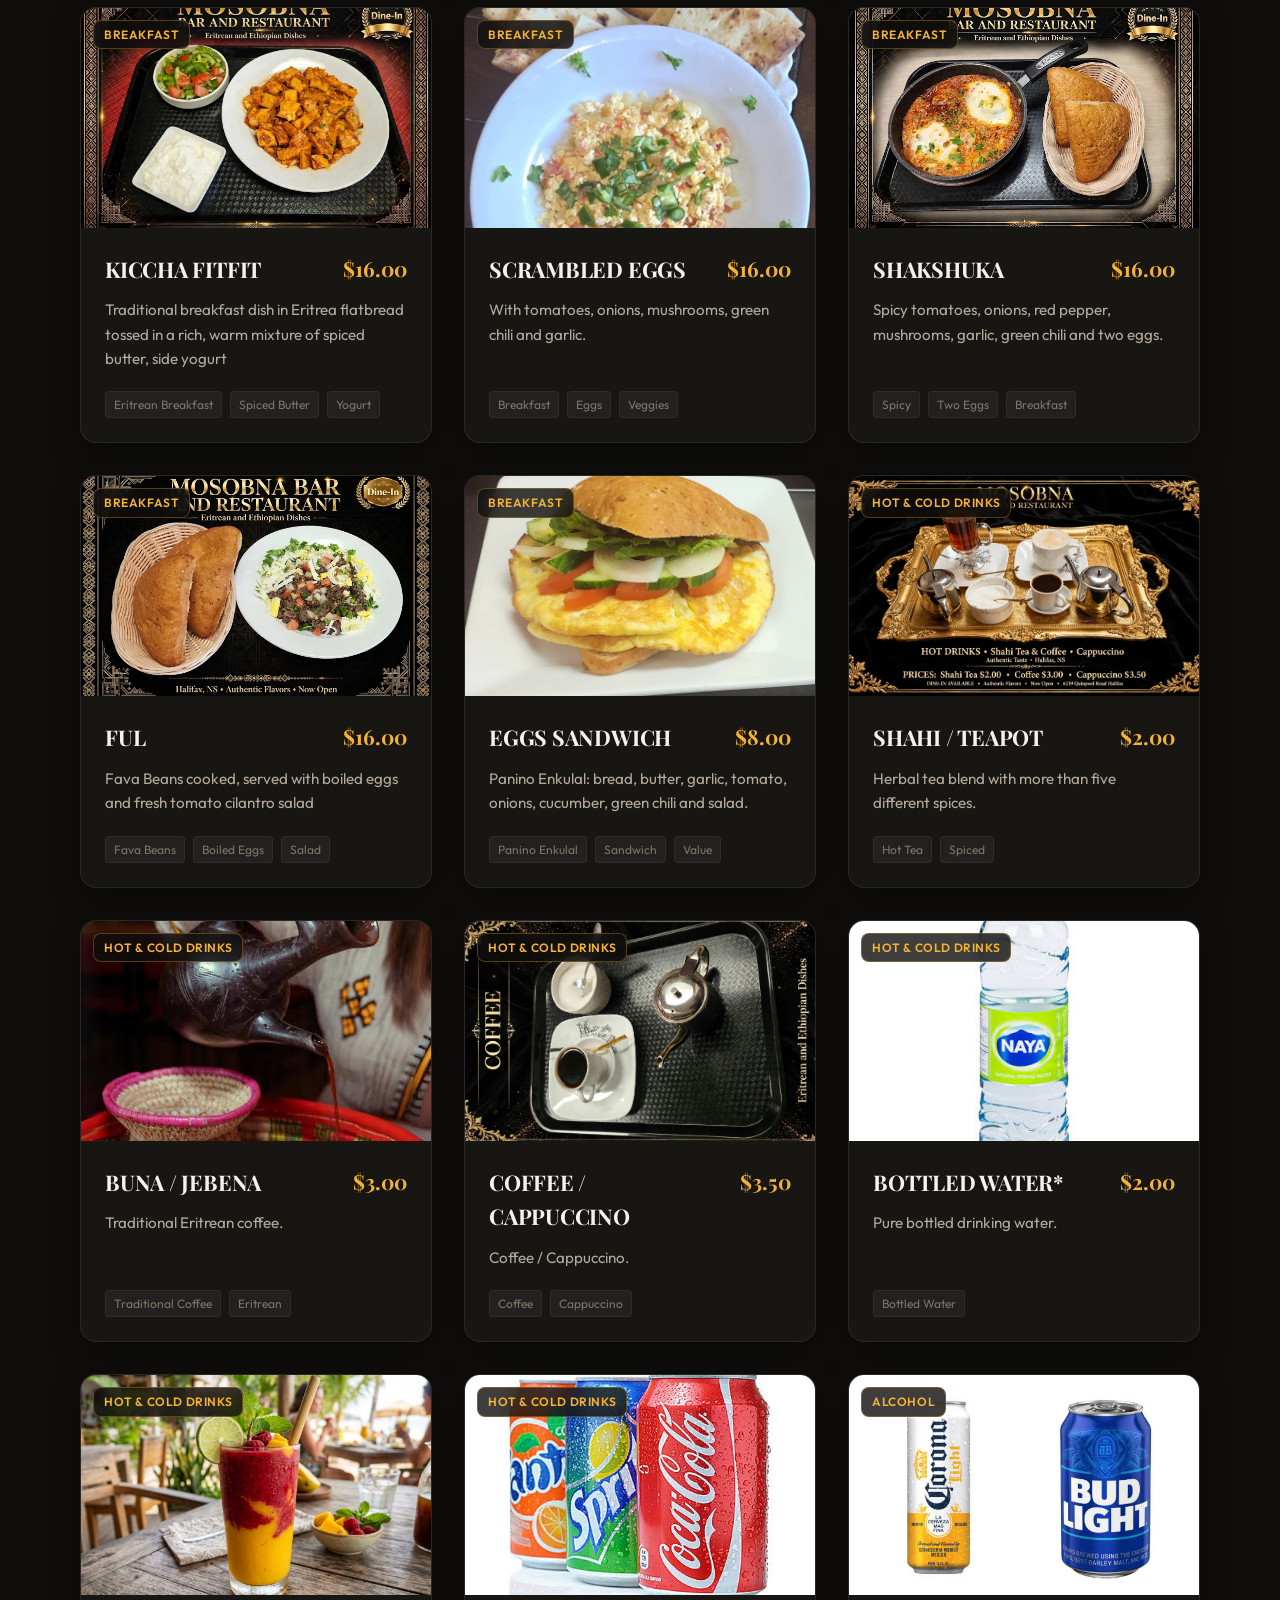
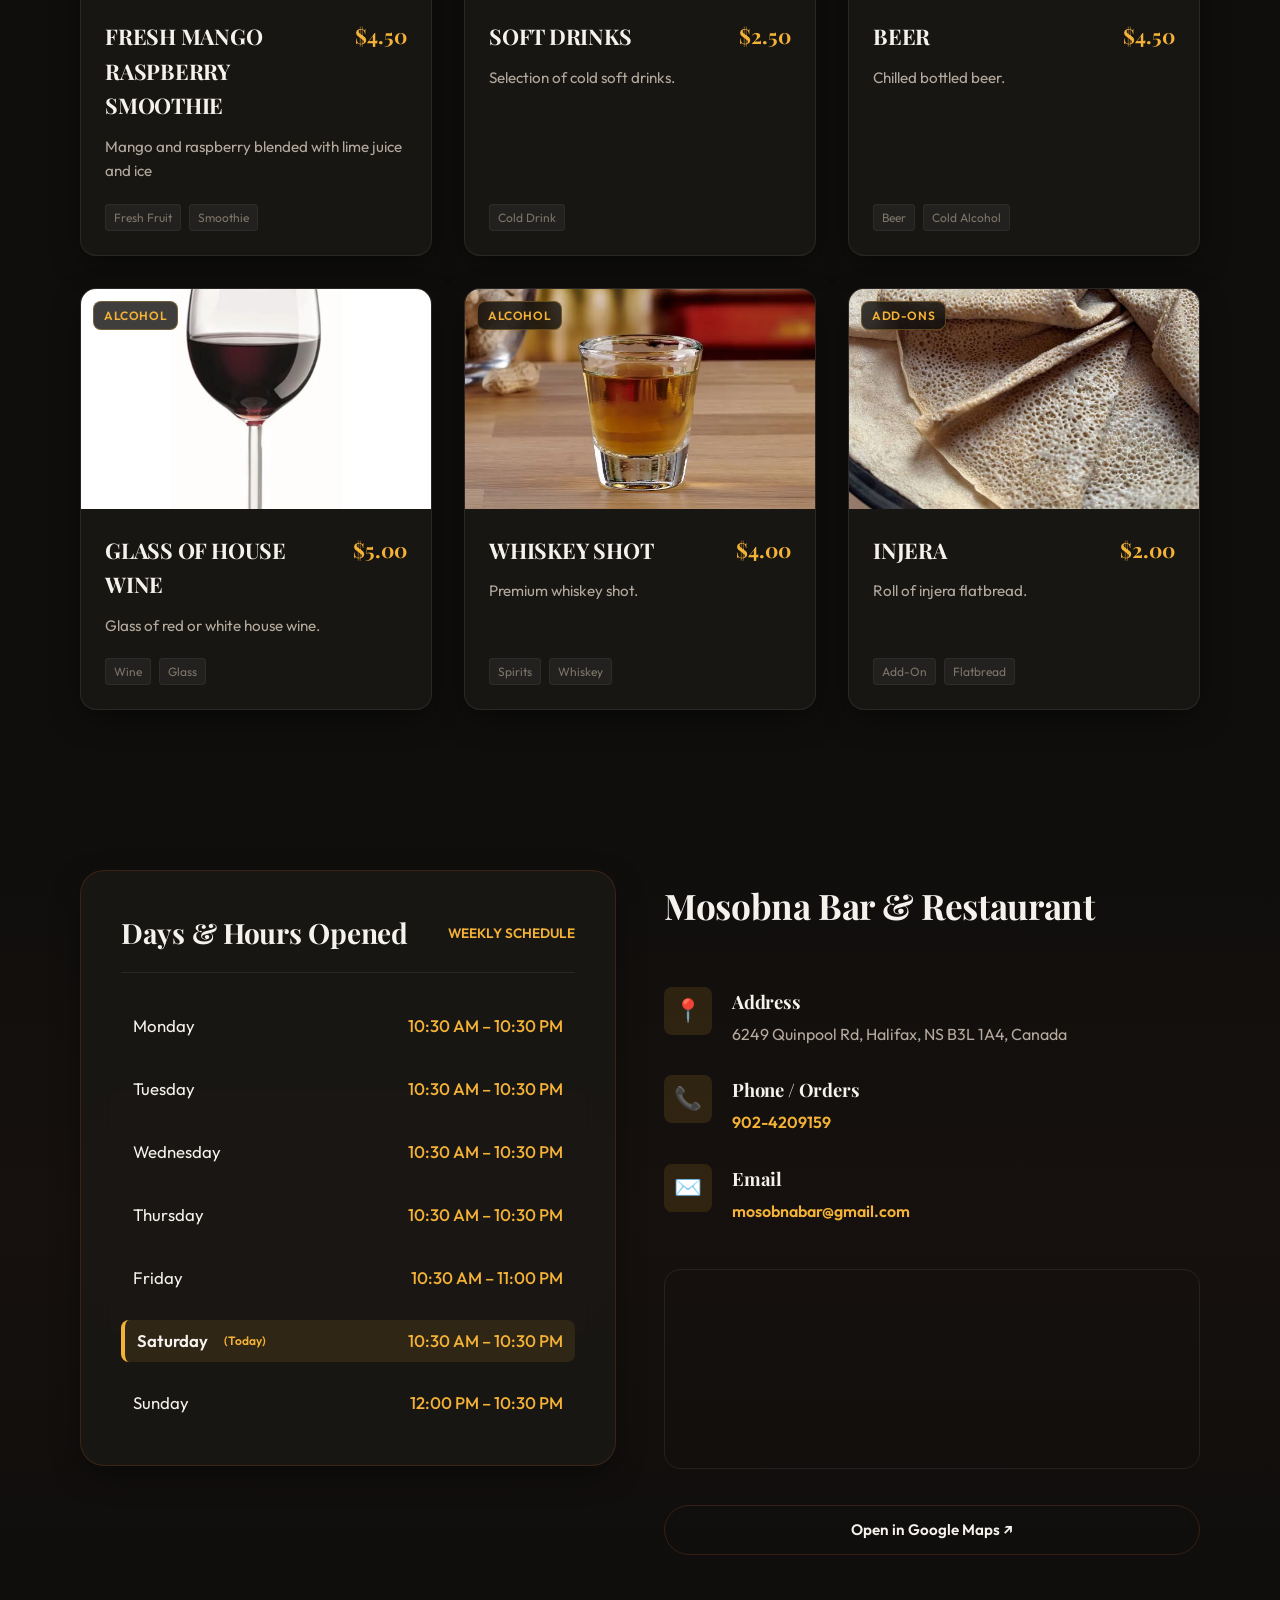
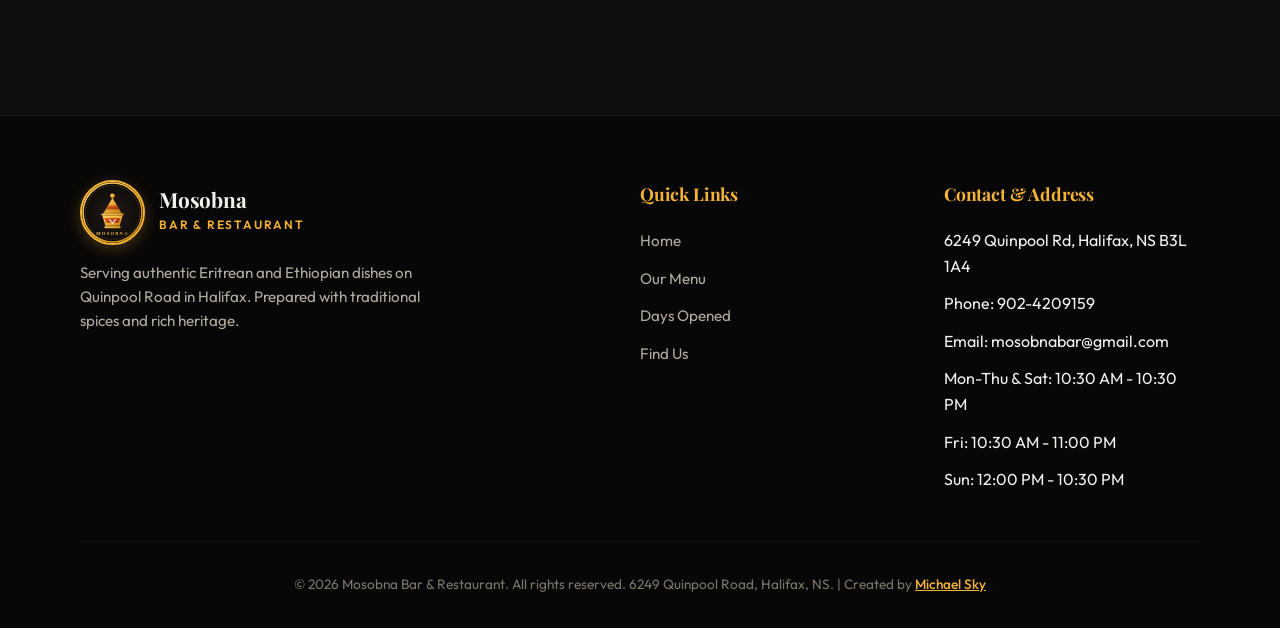
==== commit b365bbe4: "feat(seo): optimize for Halifax, Quinpool, and Eritrean & Ethiopian Dishes with JSON-LD, sitemap, ro" ====
--- a/index.html
+++ b/index.html
@@ -4,22 +4,157 @@
 <head>
   <meta charset="UTF-8">
   <meta name="viewport" content="width=device-width, initial-scale=1.0">
-  <title>Mosobna Bar & Restaurant | Authentic Eritrean & Ethiopian Dishes in Halifax</title>
+  <title>Mosobna Bar & Restaurant | Eritrean & Ethiopian Dishes in Halifax (Quinpool Rd)</title>
   <meta name="description"
-    content="Welcome to Mosobna Bar & Restaurant located at 6249 Quinpool Rd, Halifax, NS. Enjoy authentic Eritrean and Ethiopian dishes including Red Tibs, White Tibs, Key Wot, Derho, Shero, Veggie Platter, and Breakfast specialties.">
+    content="Mosobna Bar & Restaurant is Halifax's premier destination for authentic Eritrean & Ethiopian dishes on Quinpool Road. Enjoy sizzling Red Tibs, Key Wot, Shiro, Injera, Veggie Platters, and Breakfast dishes at 6249 Quinpool Rd, Halifax, NS.">
   <meta name="keywords"
-    content="Mosobna, Mosobna Restaurant, Halifax Eritrean food, Ethiopian restaurant Halifax, Quinpool Road restaurant, Red Tibs, Key Wot, Injera, Shero">
-
-  <!-- Open Graph / Social Media -->
-  <meta property="og:title" content="Mosobna Bar & Restaurant | Halifax, NS">
+    content="Mosobna, Mosobna Restaurant, Halifax Eritrean food, Ethiopian restaurant Halifax, Quinpool Road restaurant, Eritrean & Ethiopian Dishes, Halifax Ethiopian food, Red Tibs, Key Wot, Injera Halifax, Shero, Shiro, Halal restaurant Halifax, 6249 Quinpool Rd">
+  <meta name="author" content="Mosobna Bar & Restaurant">
+  <meta name="robots" content="index, follow">
+  <link rel="canonical" href="https://www.mosobna.com/">
+
+  <!-- Local SEO & Geo Coordinates (Halifax, Quinpool Rd) -->
+  <meta name="geo.region" content="CA-NS">
+  <meta name="geo.placename" content="Halifax, Nova Scotia">
+  <meta name="geo.position" content="44.64557;-63.59729">
+  <meta name="ICBM" content="44.64557, -63.59729">
+
+  <!-- Open Graph / Facebook / WhatsApp -->
+  <meta property="og:site_name" content="Mosobna Bar & Restaurant">
+  <meta property="og:type" content="restaurant">
+  <meta property="og:title" content="Mosobna Bar & Restaurant | Eritrean & Ethiopian Dishes in Halifax">
   <meta property="og:description"
-    content="Authentic Eritrean & Ethiopian dining experience on Quinpool Road. View menu, operating days, and location.">
-  <meta property="og:image" content="images/hero.jpg">
-  <meta property="og:type" content="website">
-
-  <!-- Favicon / Fonts / Styles -->
-  <link rel="icon" type="image/png" href="images/logo.png">
-  <link rel="stylesheet" href="styles.css?v=5">
+    content="Authentic Eritrean & Ethiopian dining on Quinpool Road, Halifax. Enjoy slow-cooked berbere stews, sizzling tibs, and vegetarian feasts on injera.">
+  <meta property="og:url" content="https://www.mosobna.com/">
+  <meta property="og:image" content="https://www.mosobna.com/images/mosobna/hero.jpg">
+  <meta property="og:image:secure_url" content="https://www.mosobna.com/images/mosobna/hero.jpg">
+  <meta property="og:image:type" content="image/jpeg">
+  <meta property="og:image:width" content="1200">
+  <meta property="og:image:height" content="630">
+  <meta property="og:image:alt" content="Mosobna Bar & Restaurant - Eritrean & Ethiopian Dishes on Quinpool Road, Halifax">
+  <meta property="og:locale" content="en_CA">
+
+  <!-- Twitter Cards -->
+  <meta name="twitter:card" content="summary_large_image">
+  <meta name="twitter:title" content="Mosobna Bar & Restaurant | Eritrean & Ethiopian Dishes in Halifax">
+  <meta name="twitter:description"
+    content="Authentic Eritrean & Ethiopian dishes on Quinpool Road in Halifax. Savor authentic Red Tibs, Key Wot, Shiro, and fresh Injera.">
+  <meta name="twitter:image" content="https://www.mosobna.com/images/mosobna/hero.jpg">
+
+  <!-- Favicon / Brand Assets -->
+  <link rel="icon" type="image/svg+xml" href="images/logo.svg">
+  <link rel="apple-touch-icon" href="images/logo.svg">
+  <link rel="stylesheet" href="styles.css?v=6">
+
+  <!-- Structured Data (JSON-LD) for Google Local Business / Restaurant Rich Snippet -->
+  <script type="application/ld+json">
+  {
+    "@context": "https://schema.org",
+    "@type": "Restaurant",
+    "@id": "https://www.mosobna.com/#restaurant",
+    "name": "Mosobna Bar & Restaurant",
+    "alternateName": "Mosobna Eritrean & Ethiopian Restaurant",
+    "description": "Authentic Eritrean and Ethiopian restaurant located on Quinpool Road in Halifax, NS. Serving traditional Red Tibs, Key Wot, Shiro, Injera, vegetarian platters, and East African specialties.",
+    "image": [
+      "https://www.mosobna.com/images/mosobna/hero.jpg",
+      "https://www.mosobna.com/images/mosobna/RED%20TIBS.webp"
+    ],
+    "url": "https://www.mosobna.com/",
+    "telephone": "+19024209159",
+    "email": "mosobnabar@gmail.com",
+    "priceRange": "$$",
+    "servesCuisine": [
+      "Eritrean",
+      "Ethiopian",
+      "East African",
+      "African",
+      "Halal"
+    ],
+    "address": {
+      "@type": "PostalAddress",
+      "streetAddress": "6249 Quinpool Rd",
+      "addressLocality": "Halifax",
+      "addressRegion": "NS",
+      "postalCode": "B3L 1A4",
+      "addressCountry": "CA"
+    },
+    "geo": {
+      "@type": "GeoCoordinates",
+      "latitude": 44.64557,
+      "longitude": -63.59729
+    },
+    "openingHoursSpecification": [
+      {
+        "@type": "OpeningHoursSpecification",
+        "dayOfWeek": ["Monday", "Tuesday", "Wednesday", "Thursday", "Saturday"],
+        "opens": "10:30",
+        "closes": "22:30"
+      },
+      {
+        "@type": "OpeningHoursSpecification",
+        "dayOfWeek": ["Friday"],
+        "opens": "10:30",
+        "closes": "23:00"
+      },
+      {
+        "@type": "OpeningHoursSpecification",
+        "dayOfWeek": ["Sunday"],
+        "opens": "12:00",
+        "closes": "22:30"
+      }
+    ],
+    "menu": "https://www.mosobna.com/#menu",
+    "hasMenu": {
+      "@type": "Menu",
+      "name": "Mosobna Menu",
+      "url": "https://www.mosobna.com/#menu",
+      "hasMenuSection": [
+        {
+          "@type": "MenuSection",
+          "name": "Mains - Eritrean & Ethiopian Dishes",
+          "hasMenuItem": [
+            {
+              "@type": "MenuItem",
+              "name": "Red Tibs",
+              "description": "Spicy beef stew cooked with berbere, onions, pepper and garlic.",
+              "offers": { "@type": "Offer", "price": "17.25", "priceCurrency": "CAD" }
+            },
+            {
+              "@type": "MenuItem",
+              "name": "White Tibs",
+              "description": "Mild beef stew cooked onions, pepper, tomato, garlic.",
+              "offers": { "@type": "Offer", "price": "17.30", "priceCurrency": "CAD" }
+            },
+            {
+              "@type": "MenuItem",
+              "name": "Shekla Tibs",
+              "description": "Lamb stir-fry with bell peppers, onions and special Eritrean seasonings.",
+              "offers": { "@type": "Offer", "price": "19.50", "priceCurrency": "CAD" }
+            },
+            {
+              "@type": "MenuItem",
+              "name": "Key Wot",
+              "description": "Bold and spicy beef stew with a berbere spice blend.",
+              "offers": { "@type": "Offer", "price": "17.00", "priceCurrency": "CAD" }
+            },
+            {
+              "@type": "MenuItem",
+              "name": "Shero (Shiro)",
+              "description": "Highly seasoned chickpeas cooked with onions, garlic and green chili.",
+              "offers": { "@type": "Offer", "price": "16.00", "priceCurrency": "CAD" }
+            },
+            {
+              "@type": "MenuItem",
+              "name": "Veggie Platter",
+              "description": "Traditional assorted vegetarian dishes served on sourdough injera.",
+              "offers": { "@type": "Offer", "price": "19.99", "priceCurrency": "CAD" }
+            }
+          ]
+        }
+      ]
+    }
+  }
+  </script>
 </head>
 
 <body>
@@ -28,6 +163,7 @@
   <nav class="navbar">
     <div class="container">
       <a href="#" class="brand-logo" id="nav-brand">
+        <img src="images/logo.svg" alt="Mosobna Bar & Restaurant Logo" class="brand-logo-img" width="55" height="55">
         <div class="brand-text">
           <h1>Mosobna</h1>
           <span>Bar & Restaurant</span>
@@ -67,9 +203,8 @@
           </span>
         </div>
 
-        <h1>Experience Authentic <span>East African</span> Dishes</h1>
-        <p>Welcome to Mosobna Bar & Restaurant in Halifax. Slow-cooked berbere stews, sizzling tibs, and flavorful
-          vegetarian feasts served over soft sourdough injera bread.</p>
+        <h1>Authentic <span>Eritrean & Ethiopian</span> Dishes in Halifax</h1>
+        <p>Welcome to Mosobna Bar & Restaurant on Quinpool Road in Halifax. Savor slow-cooked berbere stews, sizzling tibs, and flavorful vegetarian feasts served over fresh sourdough injera bread.</p>
 
         <div class="hero-actions">
           <a href="#menu" class="btn-primary">
@@ -413,6 +548,7 @@
       <div class="footer-content">
         <div class="footer-brand">
           <div class="brand-logo">
+            <img src="images/logo.svg" alt="Mosobna Bar & Restaurant Logo" class="footer-logo-img" width="55" height="55">
             <div class="brand-text">
               <h1 style="font-size: 1.3rem;">Mosobna</h1>
               <span>Bar & Restaurant</span>
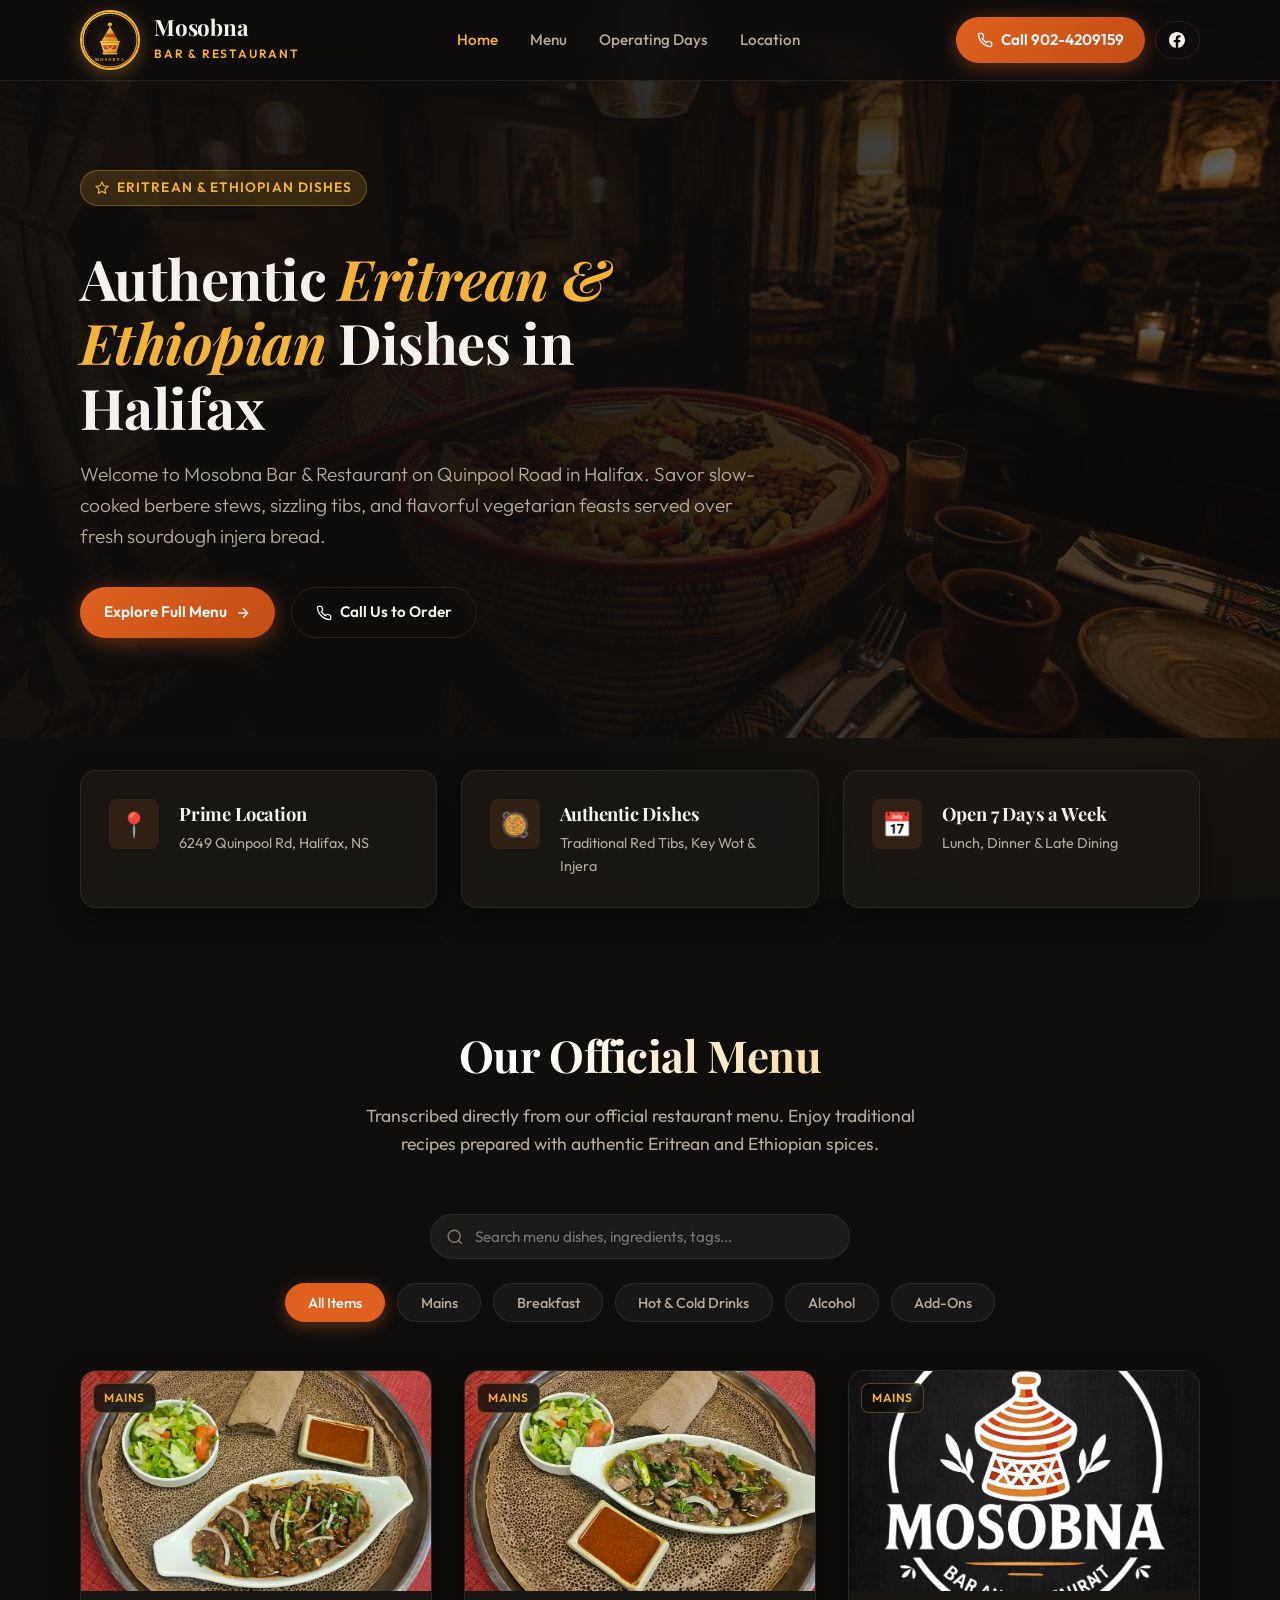
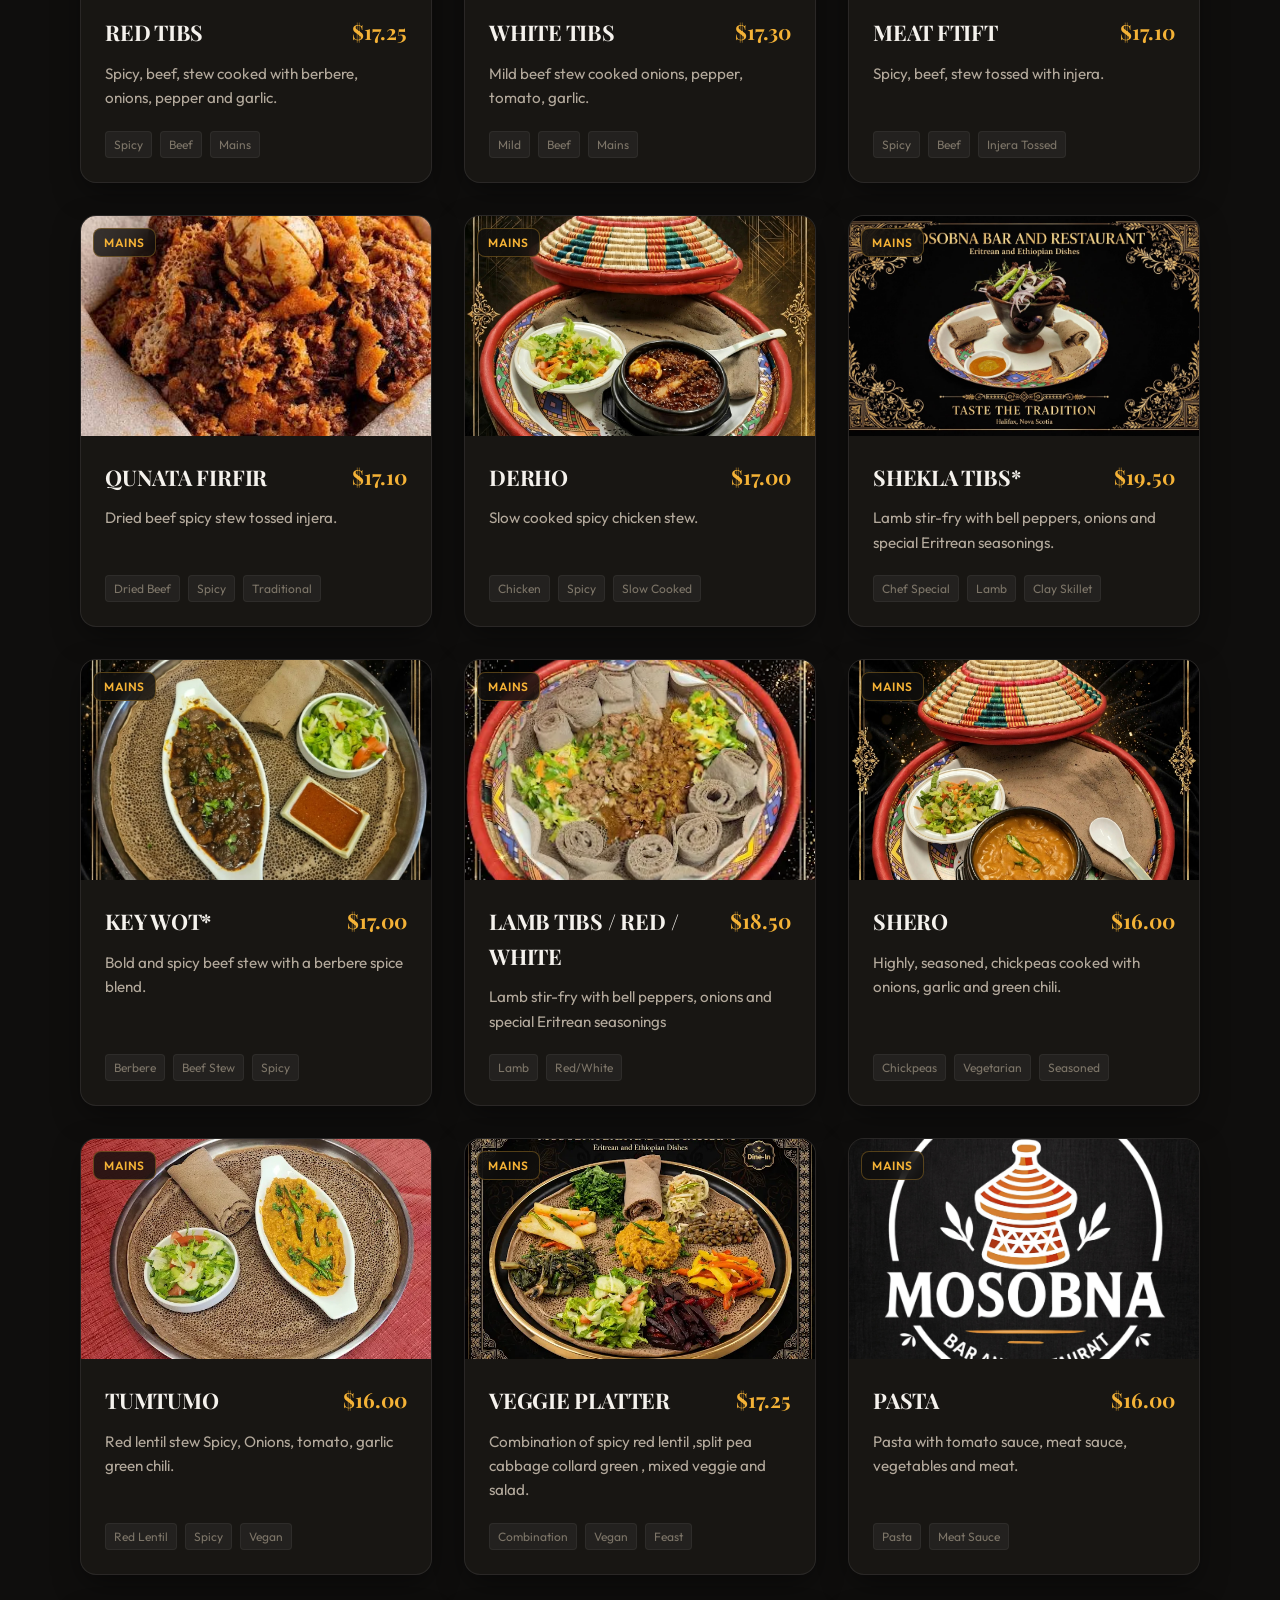
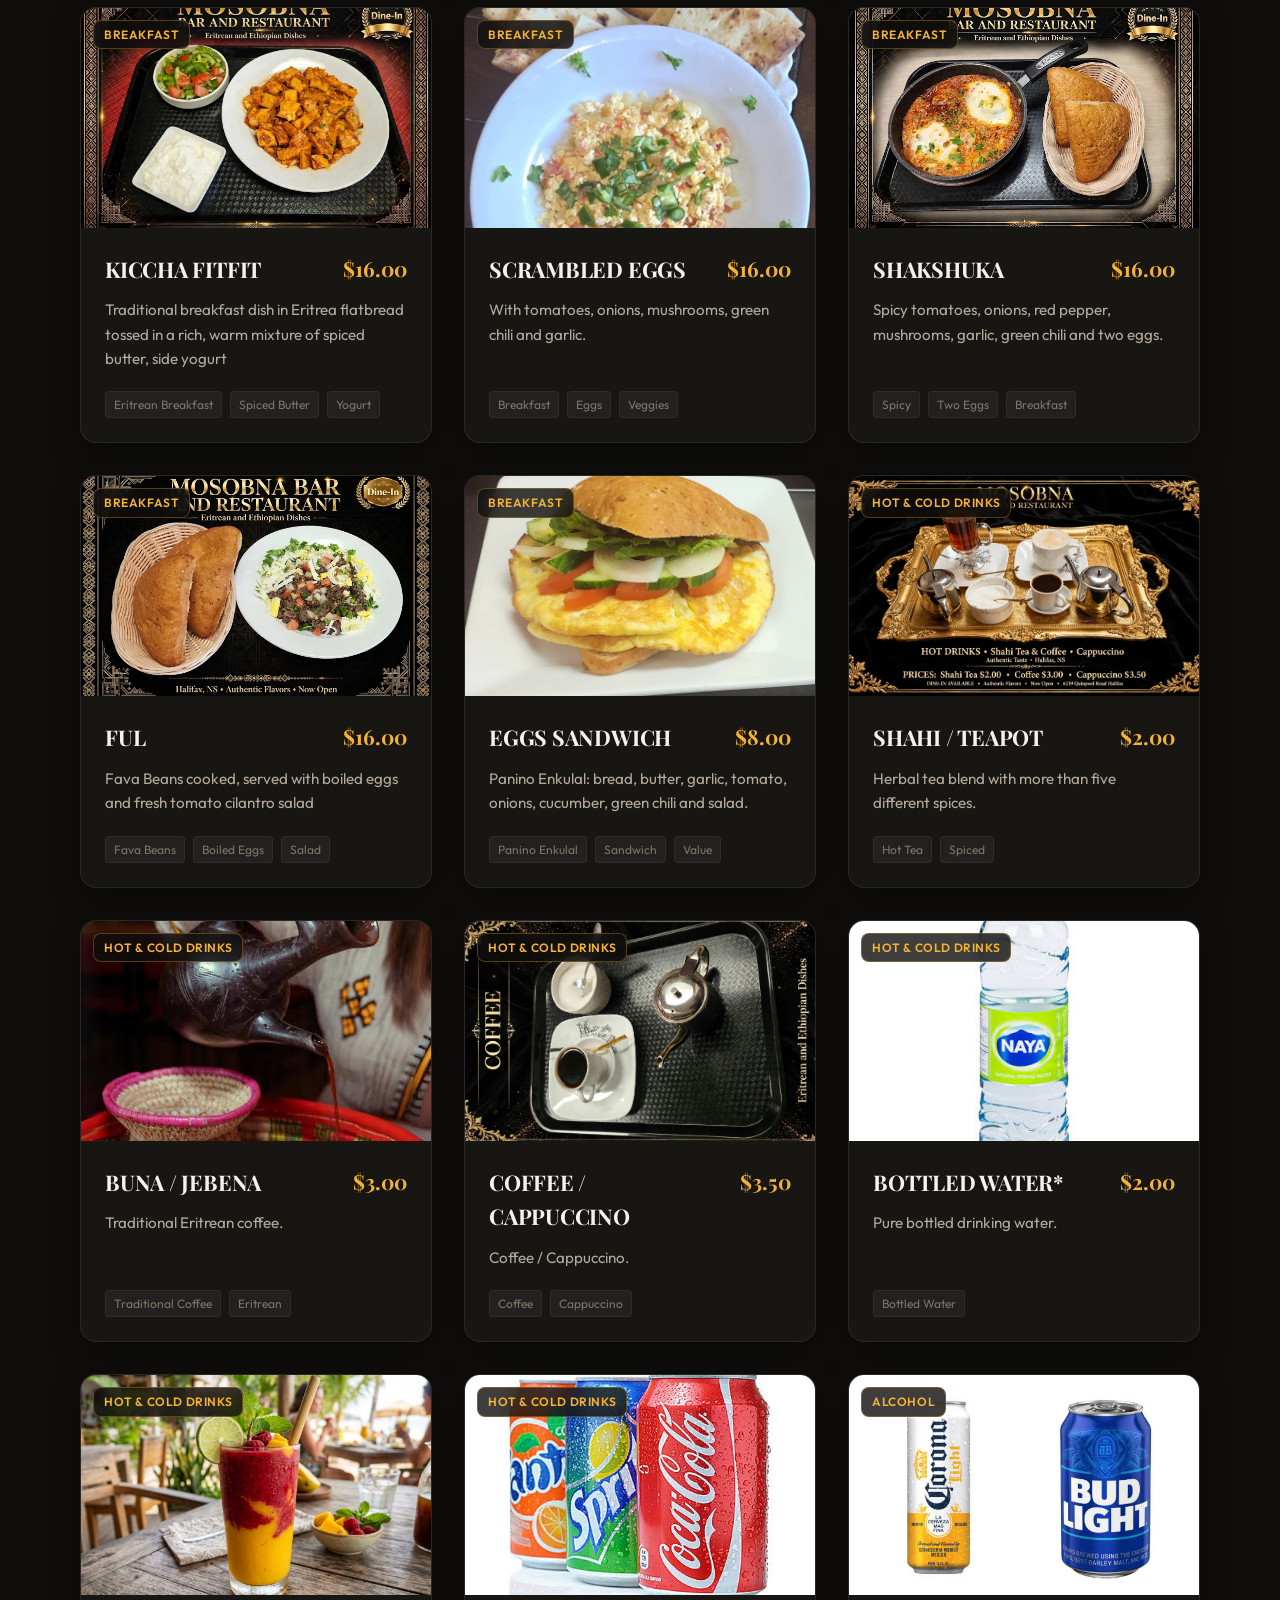
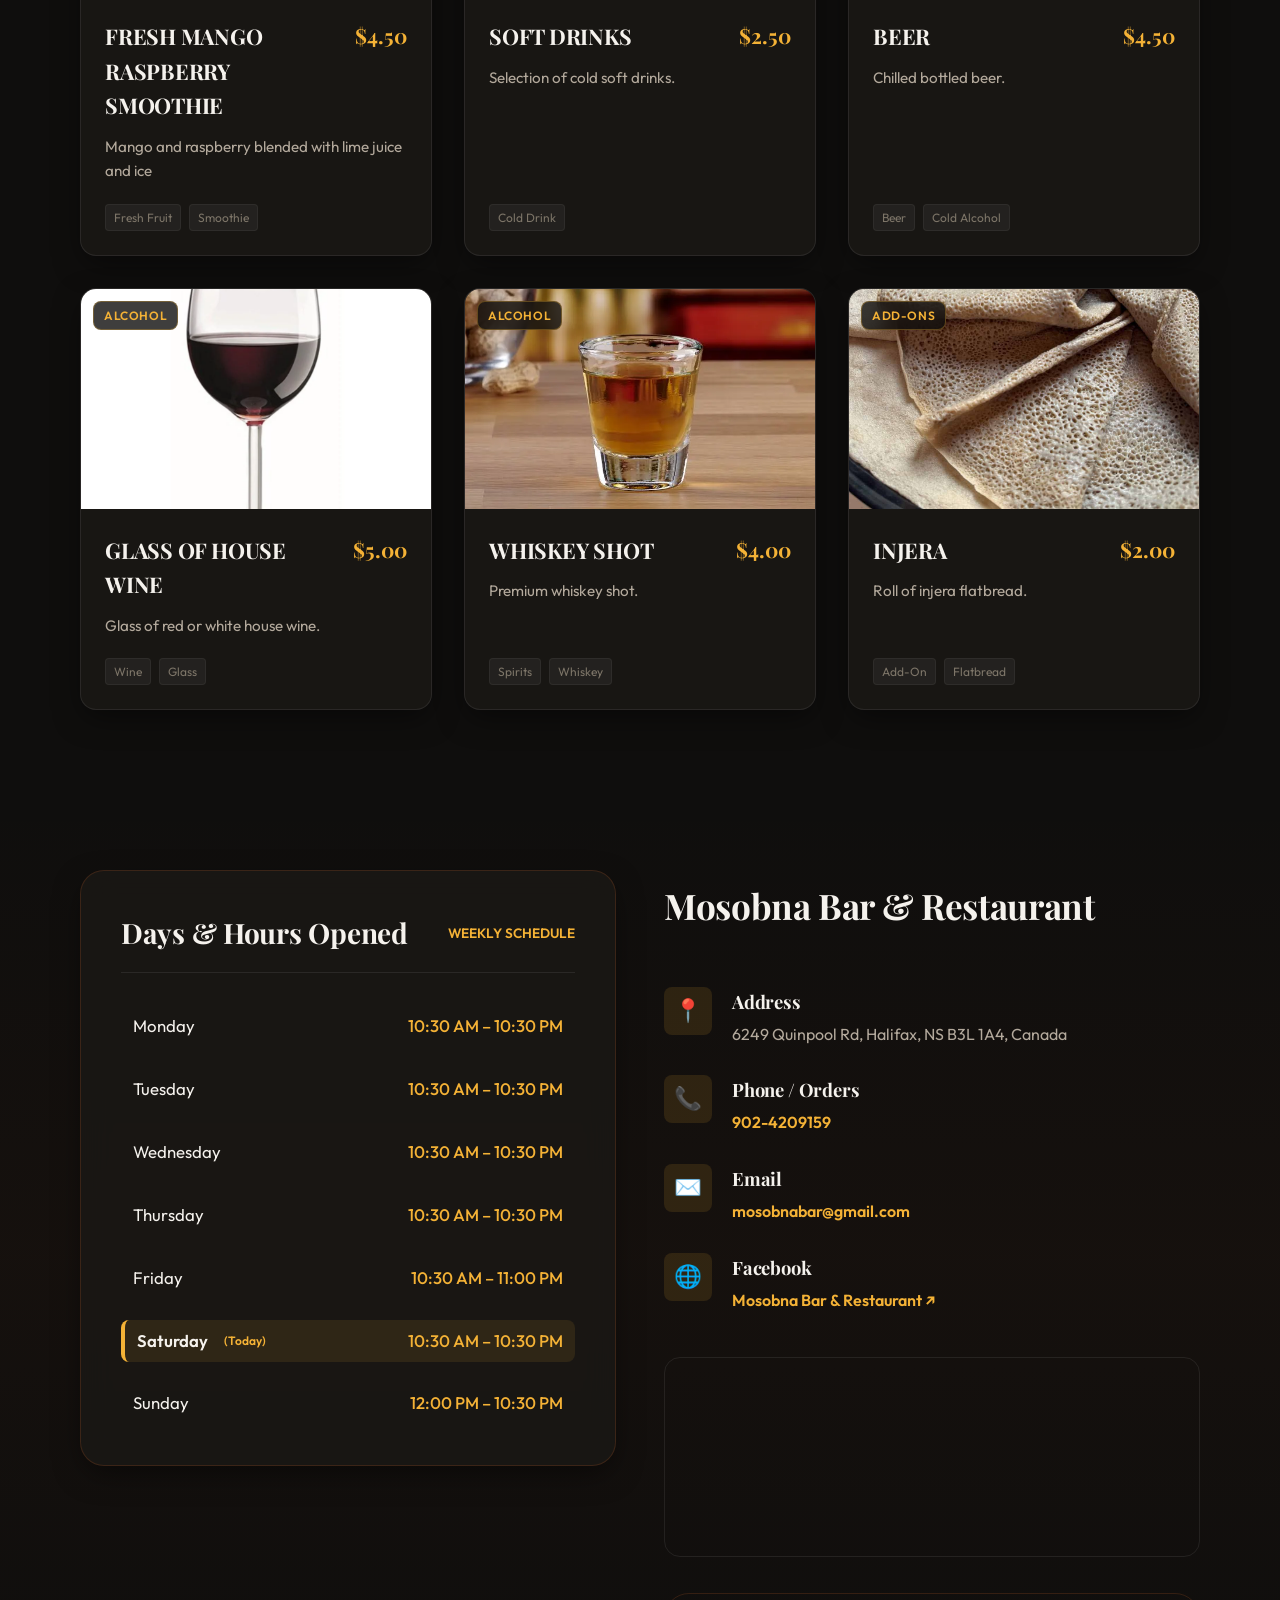
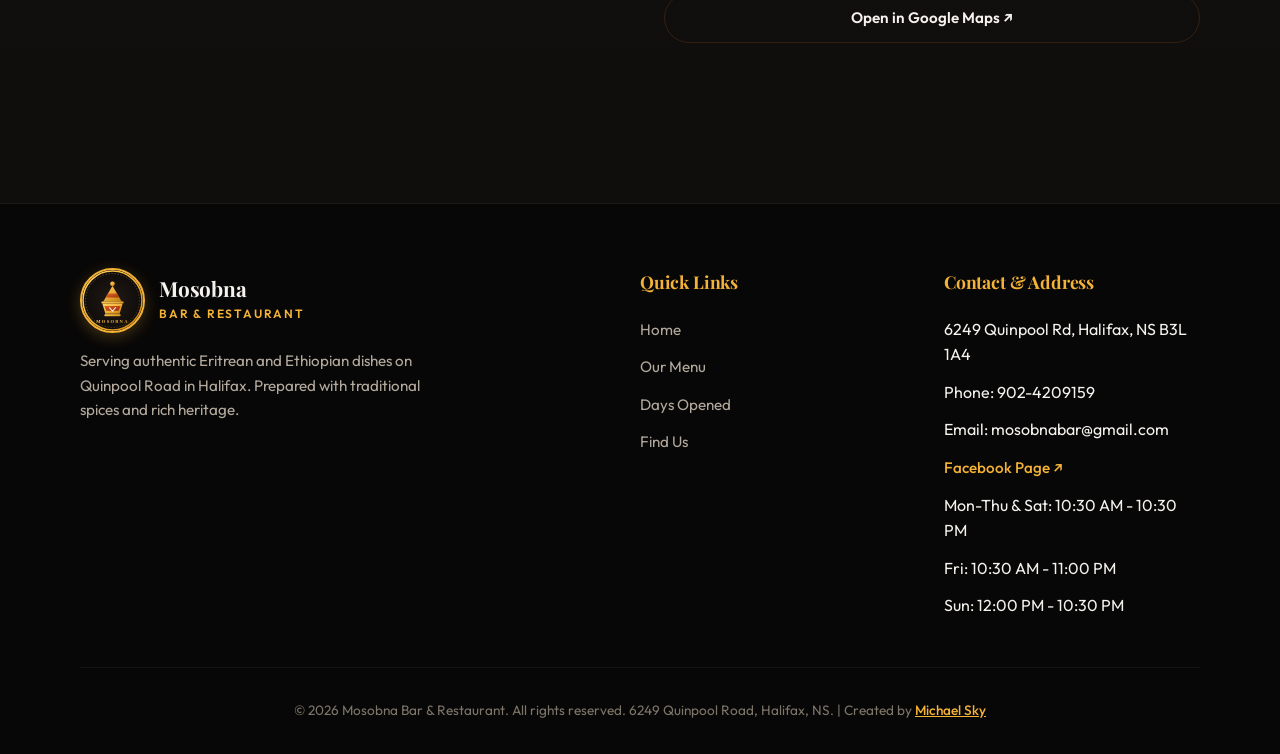
==== commit fcef2f04: "feat(social): add Facebook page link to navbar, location info, footer, and schema.org sameAs" ====
--- a/index.html
+++ b/index.html
@@ -62,6 +62,9 @@
     "url": "https://www.mosobna.com/",
     "telephone": "+19024209159",
     "email": "mosobnabar@gmail.com",
+    "sameAs": [
+      "https://www.facebook.com/share/1CLBEqqSE7/"
+    ],
     "priceRange": "$$",
     "servesCuisine": [
       "Eritrean",
@@ -185,6 +188,11 @@
           </svg>
           Call 902-4209159
         </a>
+        <a href="https://www.facebook.com/share/1CLBEqqSE7/" target="_blank" rel="noopener noreferrer" class="btn-outline" style="padding: 0.65rem 0.85rem;" title="Mosobna on Facebook" aria-label="Mosobna on Facebook">
+          <svg width="16" height="16" viewBox="0 0 24 24" fill="currentColor">
+            <path d="M24 12.073c0-6.627-5.373-12-12-12s-12 5.373-12 12c0 5.99 4.388 10.954 10.125 11.854v-8.385H7.078v-3.47h3.047V9.43c0-3.007 1.792-4.669 4.533-4.669 1.312 0 2.686.235 2.686.235v2.953H15.83c-1.491 0-1.956.925-1.956 1.874v2.25h3.328l-.532 3.47h-2.796v8.385C19.612 23.027 24 18.062 24 12.073z"/>
+          </svg>
+        </a>
       </div>
     </div>
   </nav>
@@ -524,6 +532,15 @@
             </div>
           </div>
 
+          <div class="info-block">
+            <div class="info-icon">🌐</div>
+            <div class="info-text">
+              <h4>Facebook</h4>
+              <p><a href="https://www.facebook.com/share/1CLBEqqSE7/" target="_blank" rel="noopener noreferrer"
+                  style="color: var(--amber-gold); font-weight: 600;">Mosobna Bar & Restaurant ↗</a></p>
+            </div>
+          </div>
+
           <div class="map-wrapper">
             <iframe
               src="https://maps.google.com/maps?q=6249%20Quinpool%20Road,%20Halifax,%20NS%20B3L%201A4&t=&z=15&ie=UTF8&iwloc=&output=embed"
@@ -574,6 +591,7 @@
             <li>6249 Quinpool Rd, Halifax, NS B3L 1A4</li>
             <li>Phone: 902-4209159</li>
             <li>Email: mosobnabar@gmail.com</li>
+            <li><a href="https://www.facebook.com/share/1CLBEqqSE7/" target="_blank" rel="noopener noreferrer" style="color: var(--amber-gold); font-weight: 500; display: inline-flex; align-items: center; gap: 6px;">Facebook Page ↗</a></li>
             <li>Mon-Thu & Sat: 10:30 AM - 10:30 PM</li>
             <li>Fri: 10:30 AM - 11:00 PM</li>
             <li>Sun: 12:00 PM - 10:30 PM</li>
@@ -589,7 +607,7 @@
     </div>
   </footer>
 
-  <script src="app.js?v=10"></script>
+  <script src="app.js?v=11"></script>
 </body>
 
 </html>
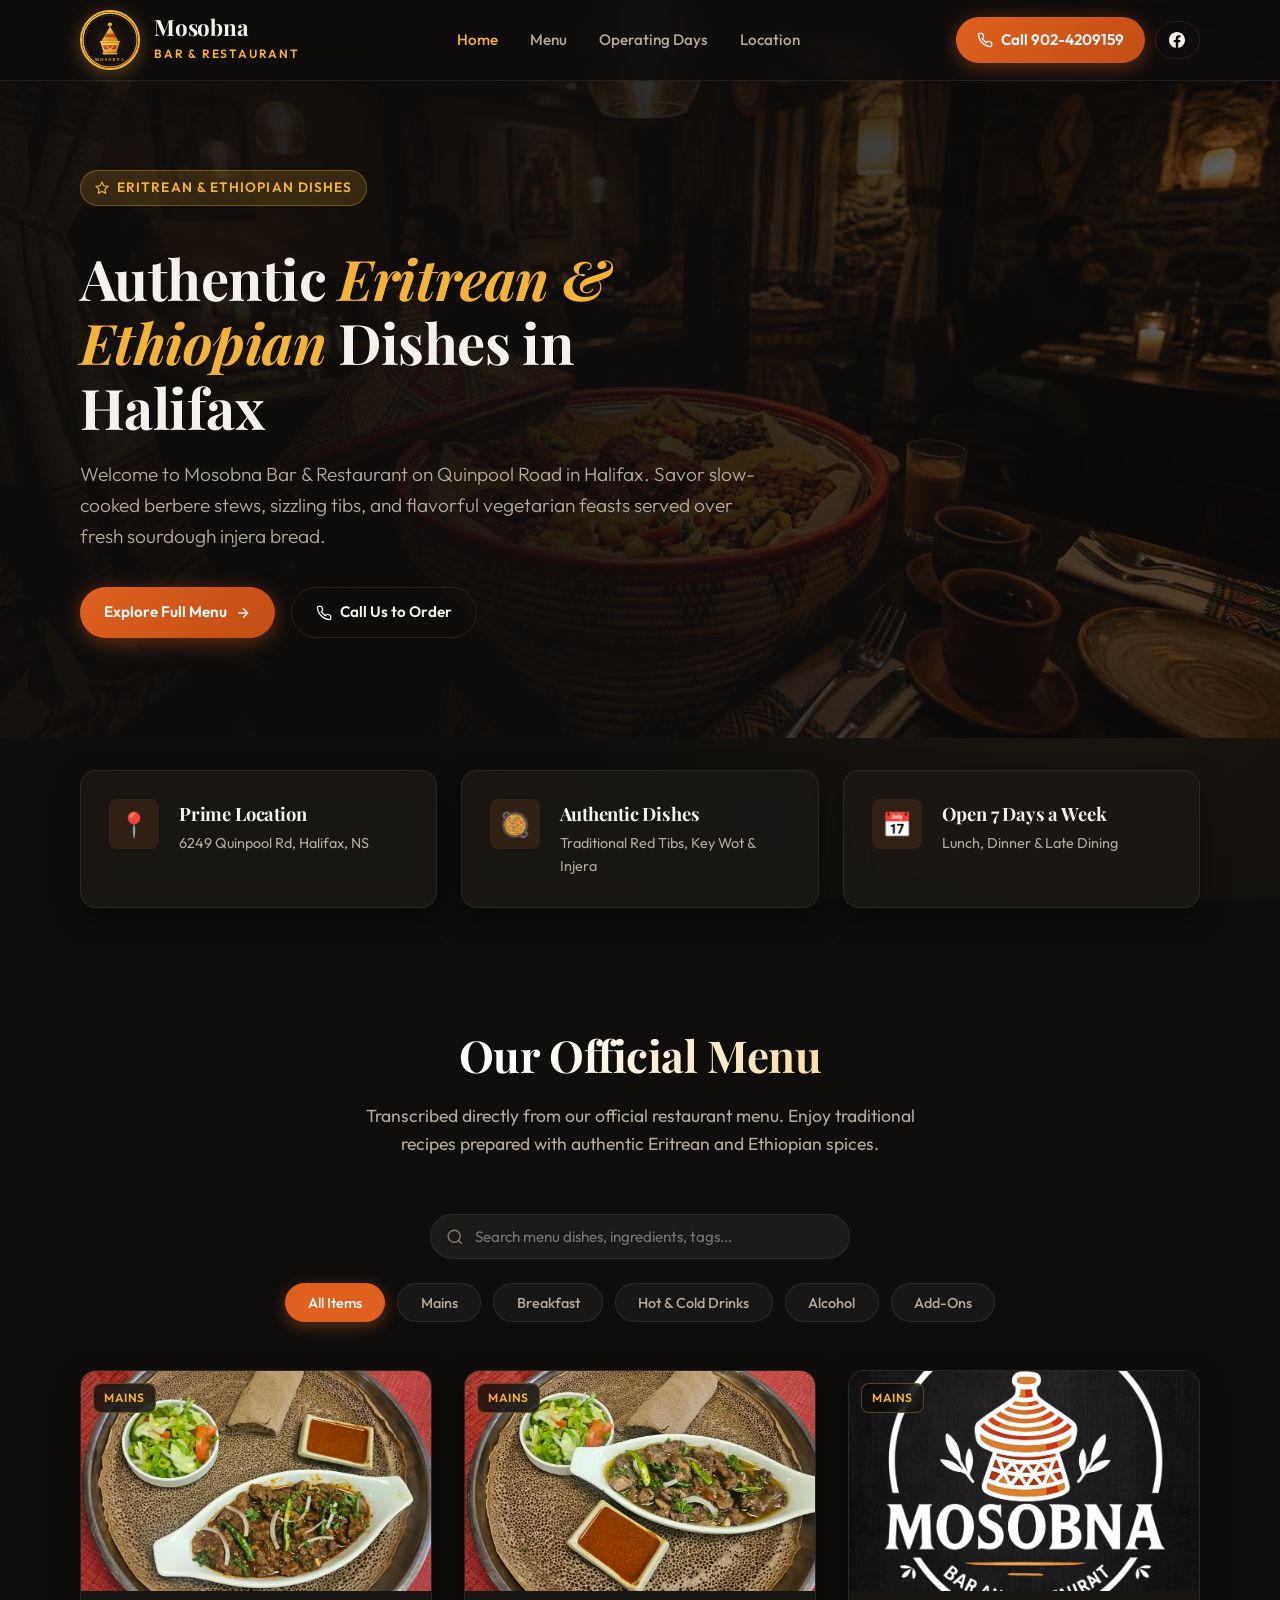
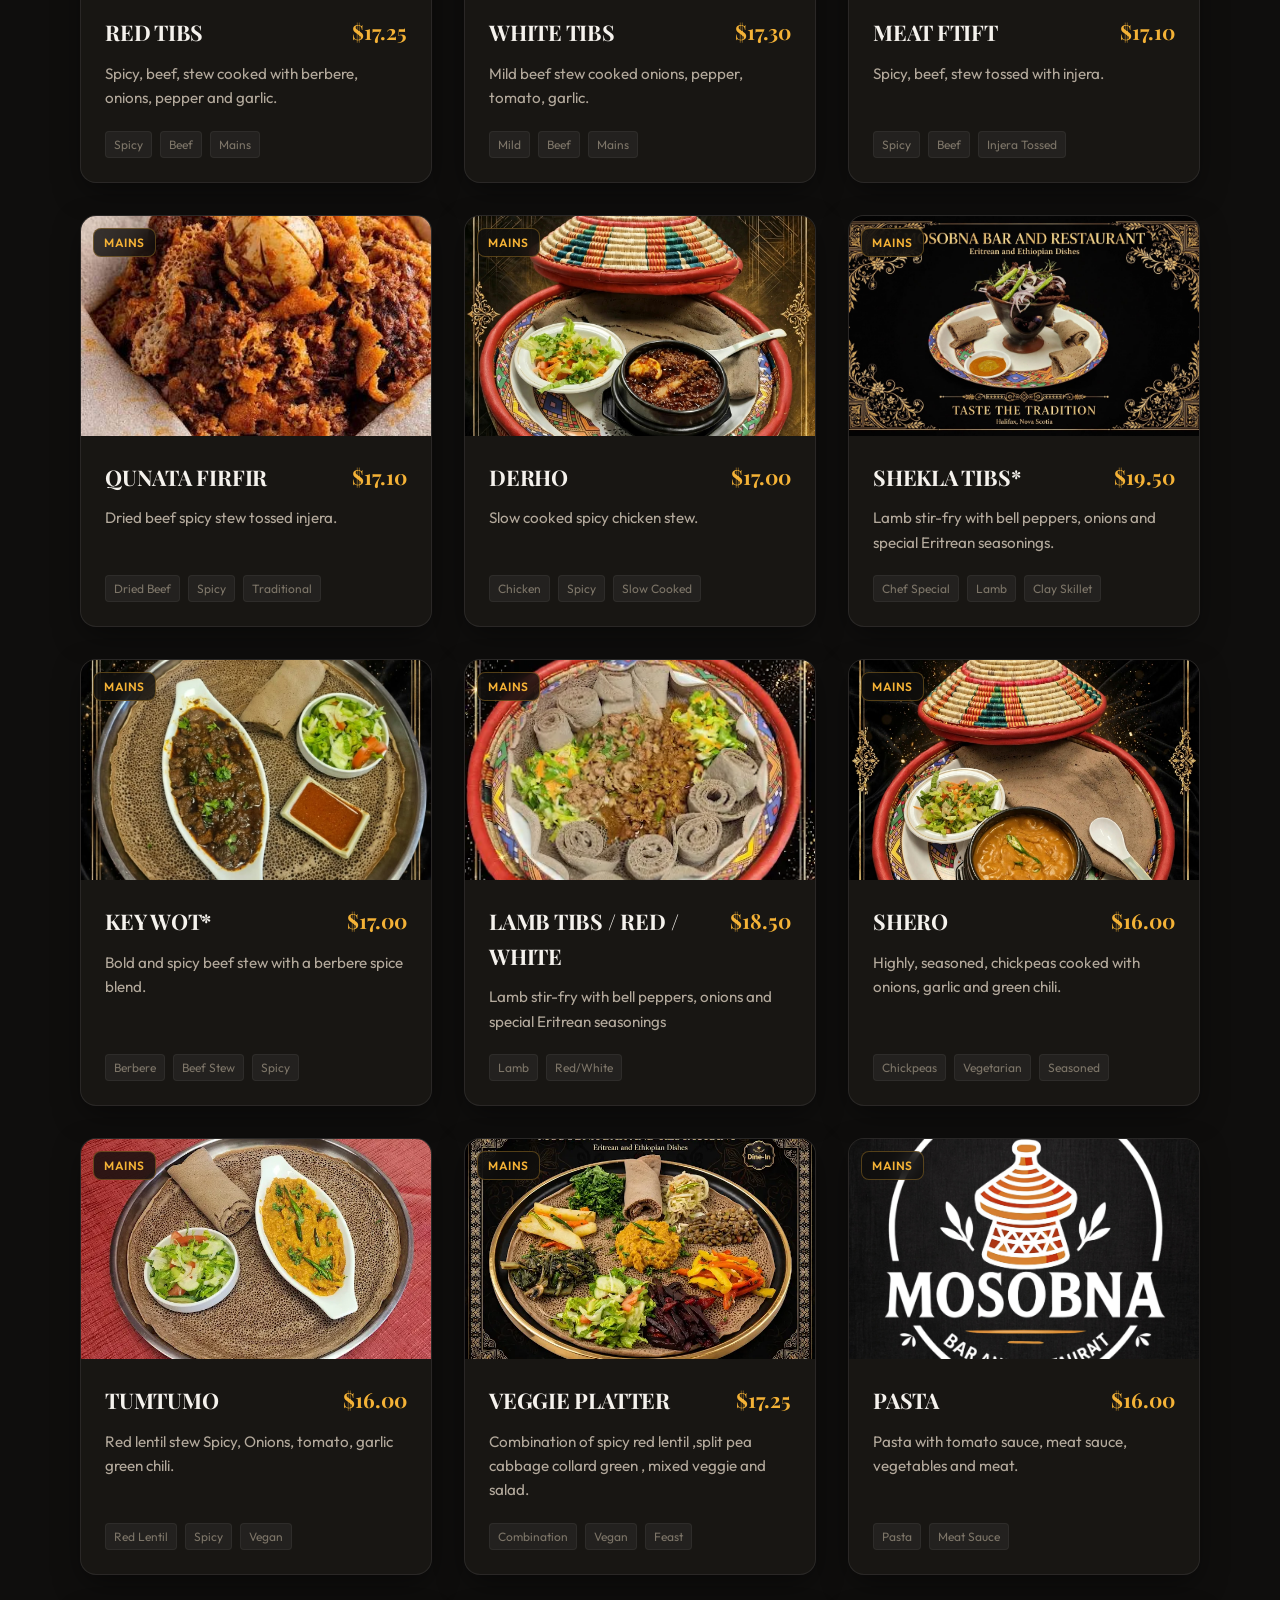
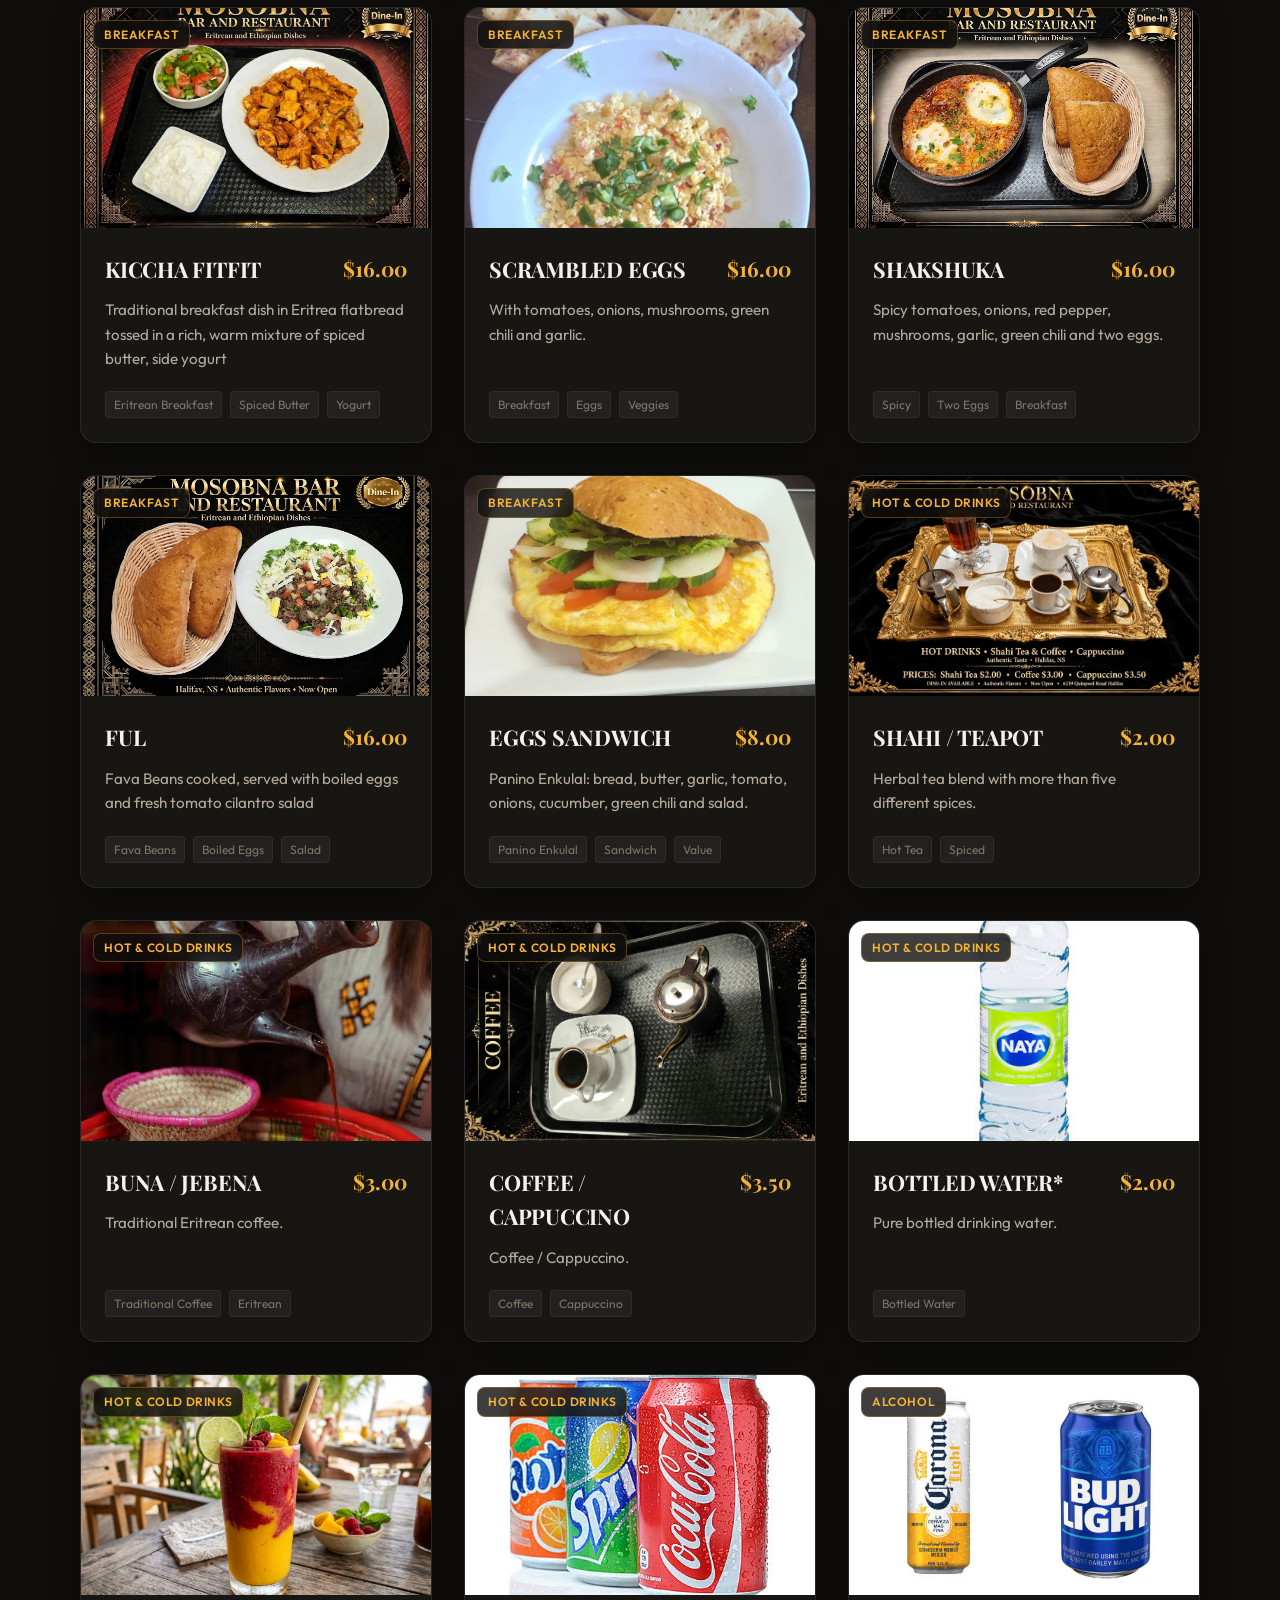
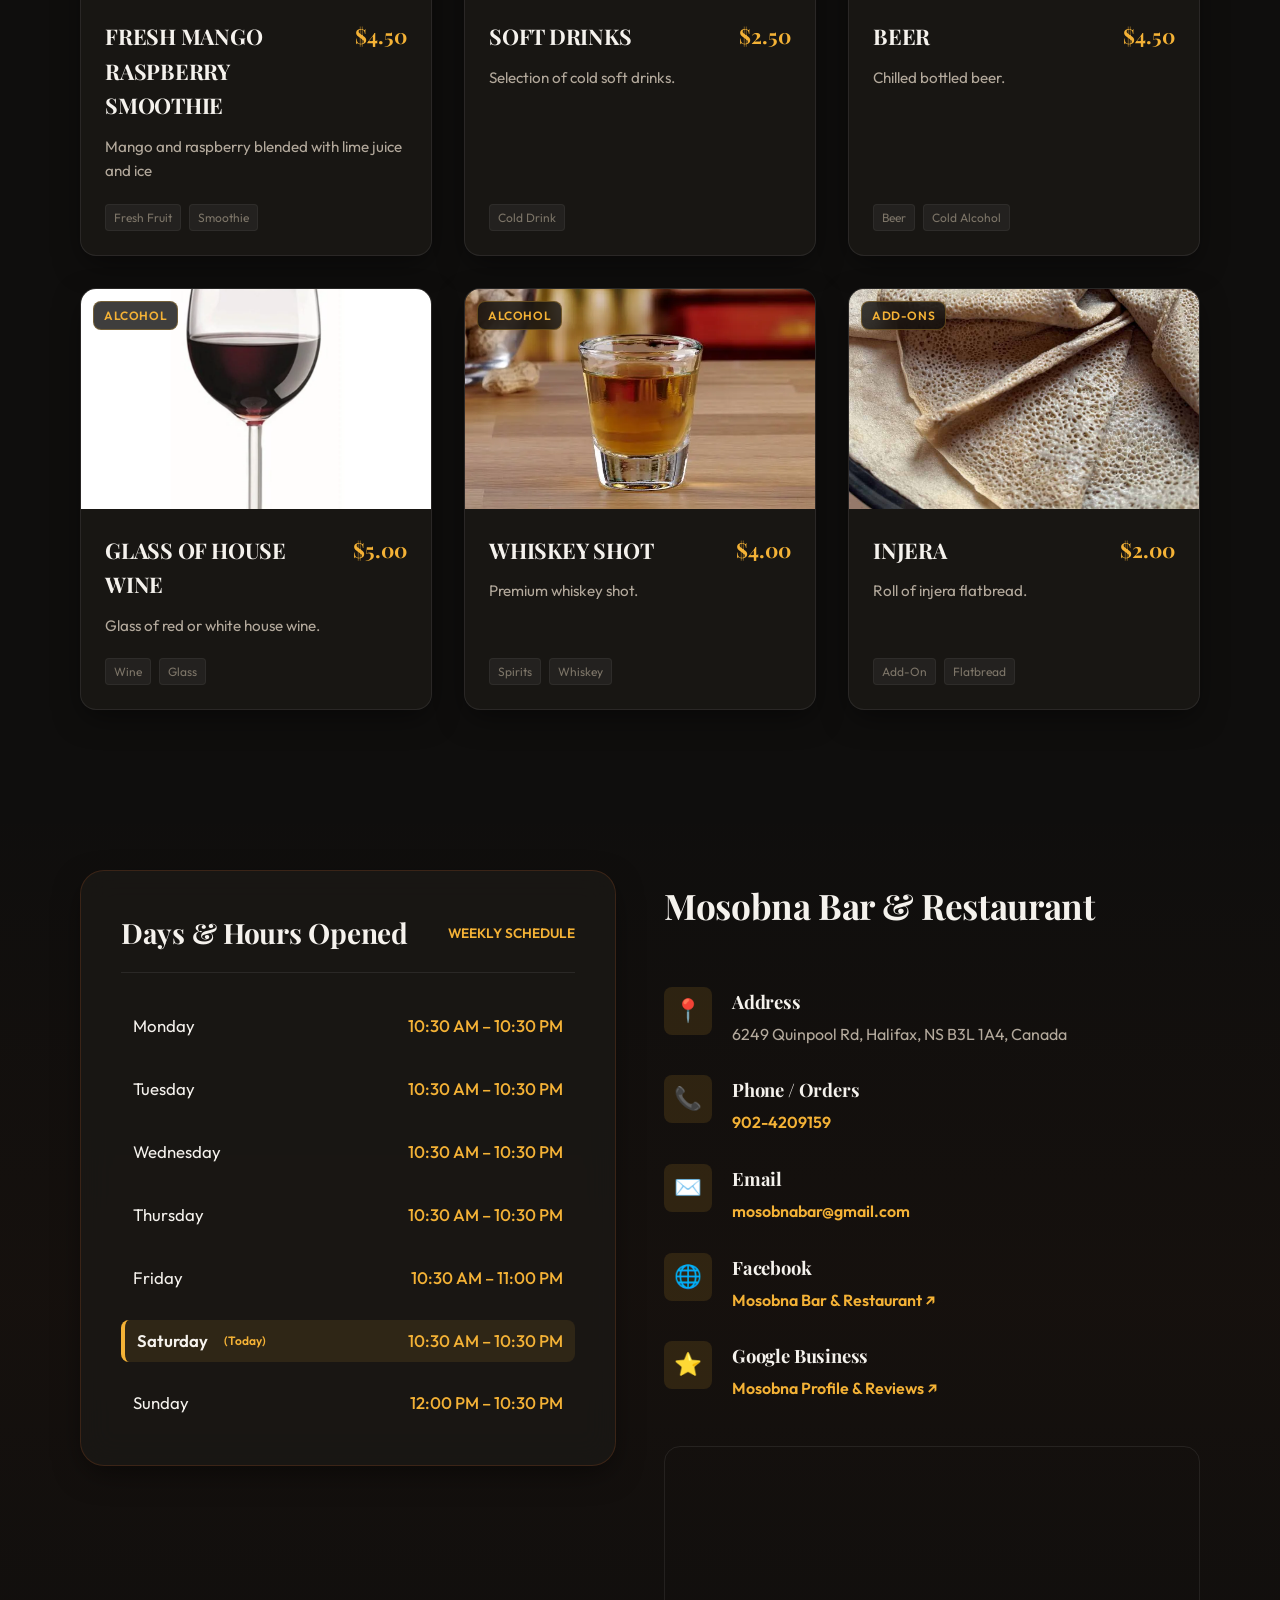
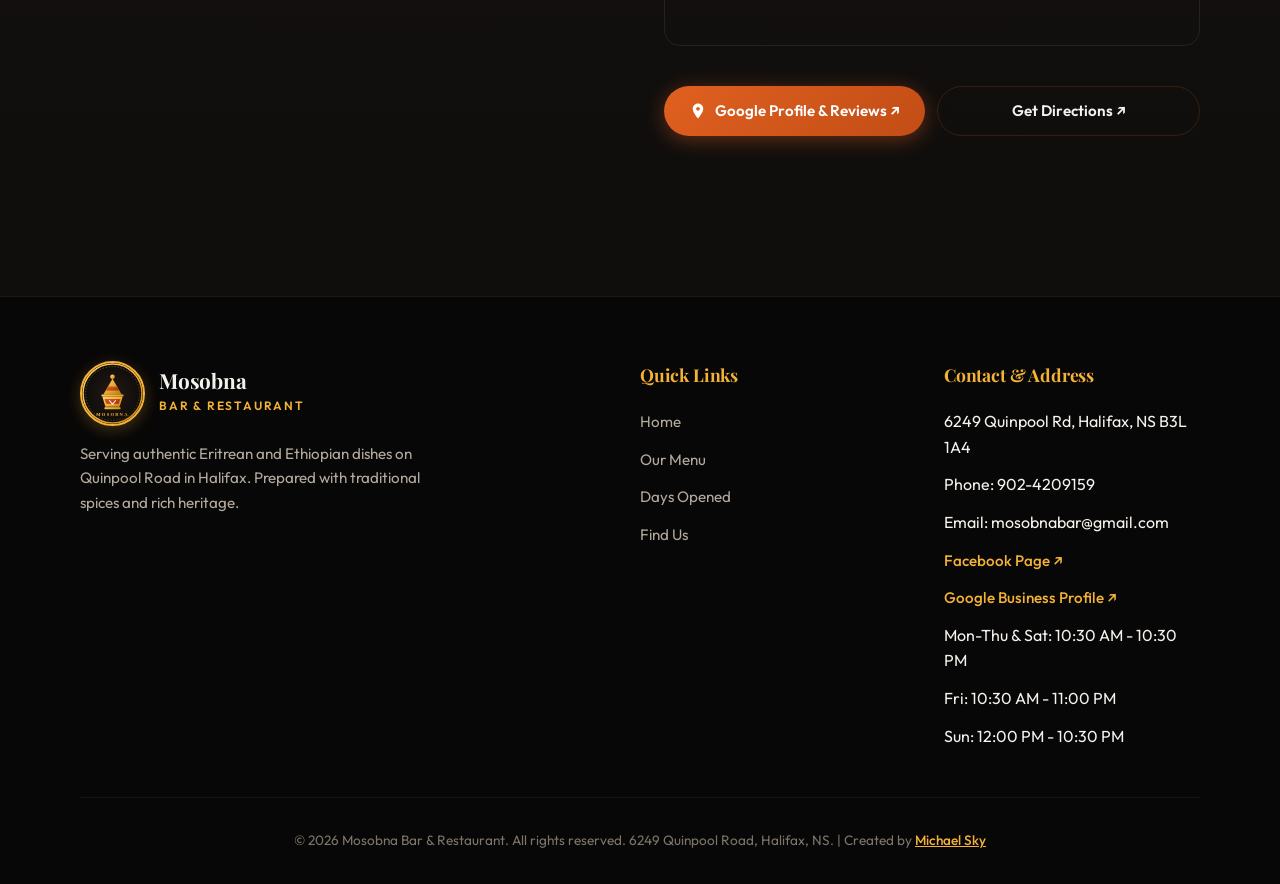
==== commit 759a6cbe: "feat: add Google Business page link and sync logo.jpg" ====
--- a/index.html
+++ b/index.html
@@ -63,7 +63,8 @@
     "telephone": "+19024209159",
     "email": "mosobnabar@gmail.com",
     "sameAs": [
-      "https://www.facebook.com/share/1CLBEqqSE7/"
+      "https://www.facebook.com/share/1CLBEqqSE7/",
+      "https://share.google/FWtYqqvW8QvGr98tl"
     ],
     "priceRange": "$$",
     "servesCuisine": [
@@ -541,6 +542,15 @@
             </div>
           </div>
 
+          <div class="info-block">
+            <div class="info-icon">⭐</div>
+            <div class="info-text">
+              <h4>Google Business</h4>
+              <p><a href="https://share.google/FWtYqqvW8QvGr98tl" target="_blank" rel="noopener noreferrer"
+                  style="color: var(--amber-gold); font-weight: 600;">Mosobna Profile & Reviews ↗</a></p>
+            </div>
+          </div>
+
           <div class="map-wrapper">
             <iframe
               src="https://maps.google.com/maps?q=6249%20Quinpool%20Road,%20Halifax,%20NS%20B3L%201A4&t=&z=15&ie=UTF8&iwloc=&output=embed"
@@ -548,10 +558,17 @@
             </iframe>
           </div>
 
-          <div style="display: flex; gap: 1rem; margin-top: 0.5rem;">
-            <a href="https://maps.google.com/maps?q=6249+Quinpool+Road,+Halifax,+NS+B3L+1A4" target="_blank"
-              class="btn-outline" style="width: 100%; justify-content: center;">
-              Open in Google Maps ↗
+          <div style="display: flex; gap: 0.75rem; margin-top: 0.75rem; flex-wrap: wrap;">
+            <a href="https://share.google/FWtYqqvW8QvGr98tl" target="_blank" rel="noopener noreferrer"
+              class="btn-primary" style="flex: 1; min-width: 200px; justify-content: center;">
+              <svg width="18" height="18" viewBox="0 0 24 24" fill="currentColor">
+                <path d="M12 2C8.13 2 5 5.13 5 9c0 5.25 7 13 7 13s7-7.75 7-13c0-3.87-3.13-7-7-7zm0 9.5c-1.38 0-2.5-1.12-2.5-2.5s1.12-2.5 2.5-2.5 2.5 1.12 2.5 2.5-1.12 2.5-2.5 2.5z"/>
+              </svg>
+              Google Profile & Reviews ↗
+            </a>
+            <a href="https://maps.google.com/maps?q=6249+Quinpool+Road,+Halifax,+NS+B3L+1A4" target="_blank" rel="noopener noreferrer"
+              class="btn-outline" style="flex: 1; min-width: 170px; justify-content: center;">
+              Get Directions ↗
             </a>
           </div>
         </div>
@@ -592,6 +609,7 @@
             <li>Phone: 902-4209159</li>
             <li>Email: mosobnabar@gmail.com</li>
             <li><a href="https://www.facebook.com/share/1CLBEqqSE7/" target="_blank" rel="noopener noreferrer" style="color: var(--amber-gold); font-weight: 500; display: inline-flex; align-items: center; gap: 6px;">Facebook Page ↗</a></li>
+            <li><a href="https://share.google/FWtYqqvW8QvGr98tl" target="_blank" rel="noopener noreferrer" style="color: var(--amber-gold); font-weight: 500; display: inline-flex; align-items: center; gap: 6px;">Google Business Profile ↗</a></li>
             <li>Mon-Thu & Sat: 10:30 AM - 10:30 PM</li>
             <li>Fri: 10:30 AM - 11:00 PM</li>
             <li>Sun: 12:00 PM - 10:30 PM</li>
@@ -607,7 +625,7 @@
     </div>
   </footer>
 
-  <script src="app.js?v=11"></script>
+  <script src="app.js?v=12"></script>
 </body>
 
 </html>
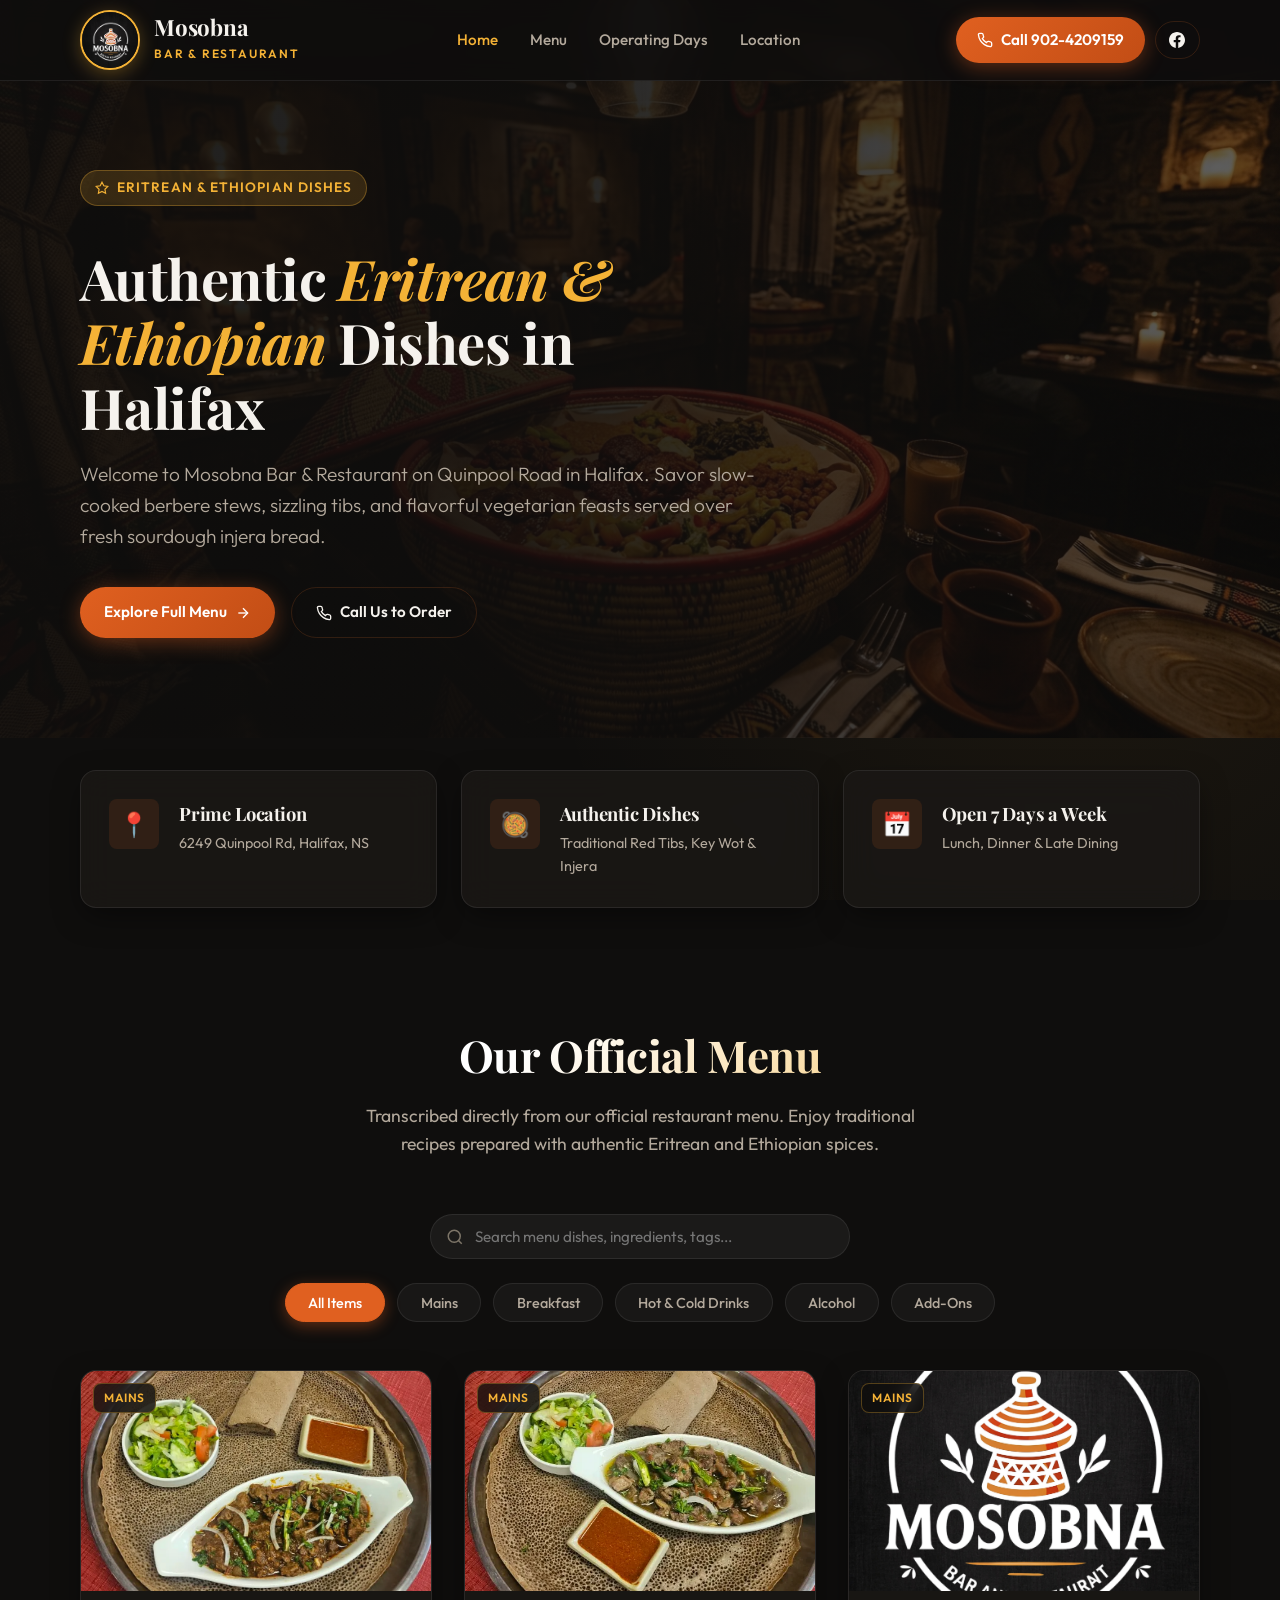
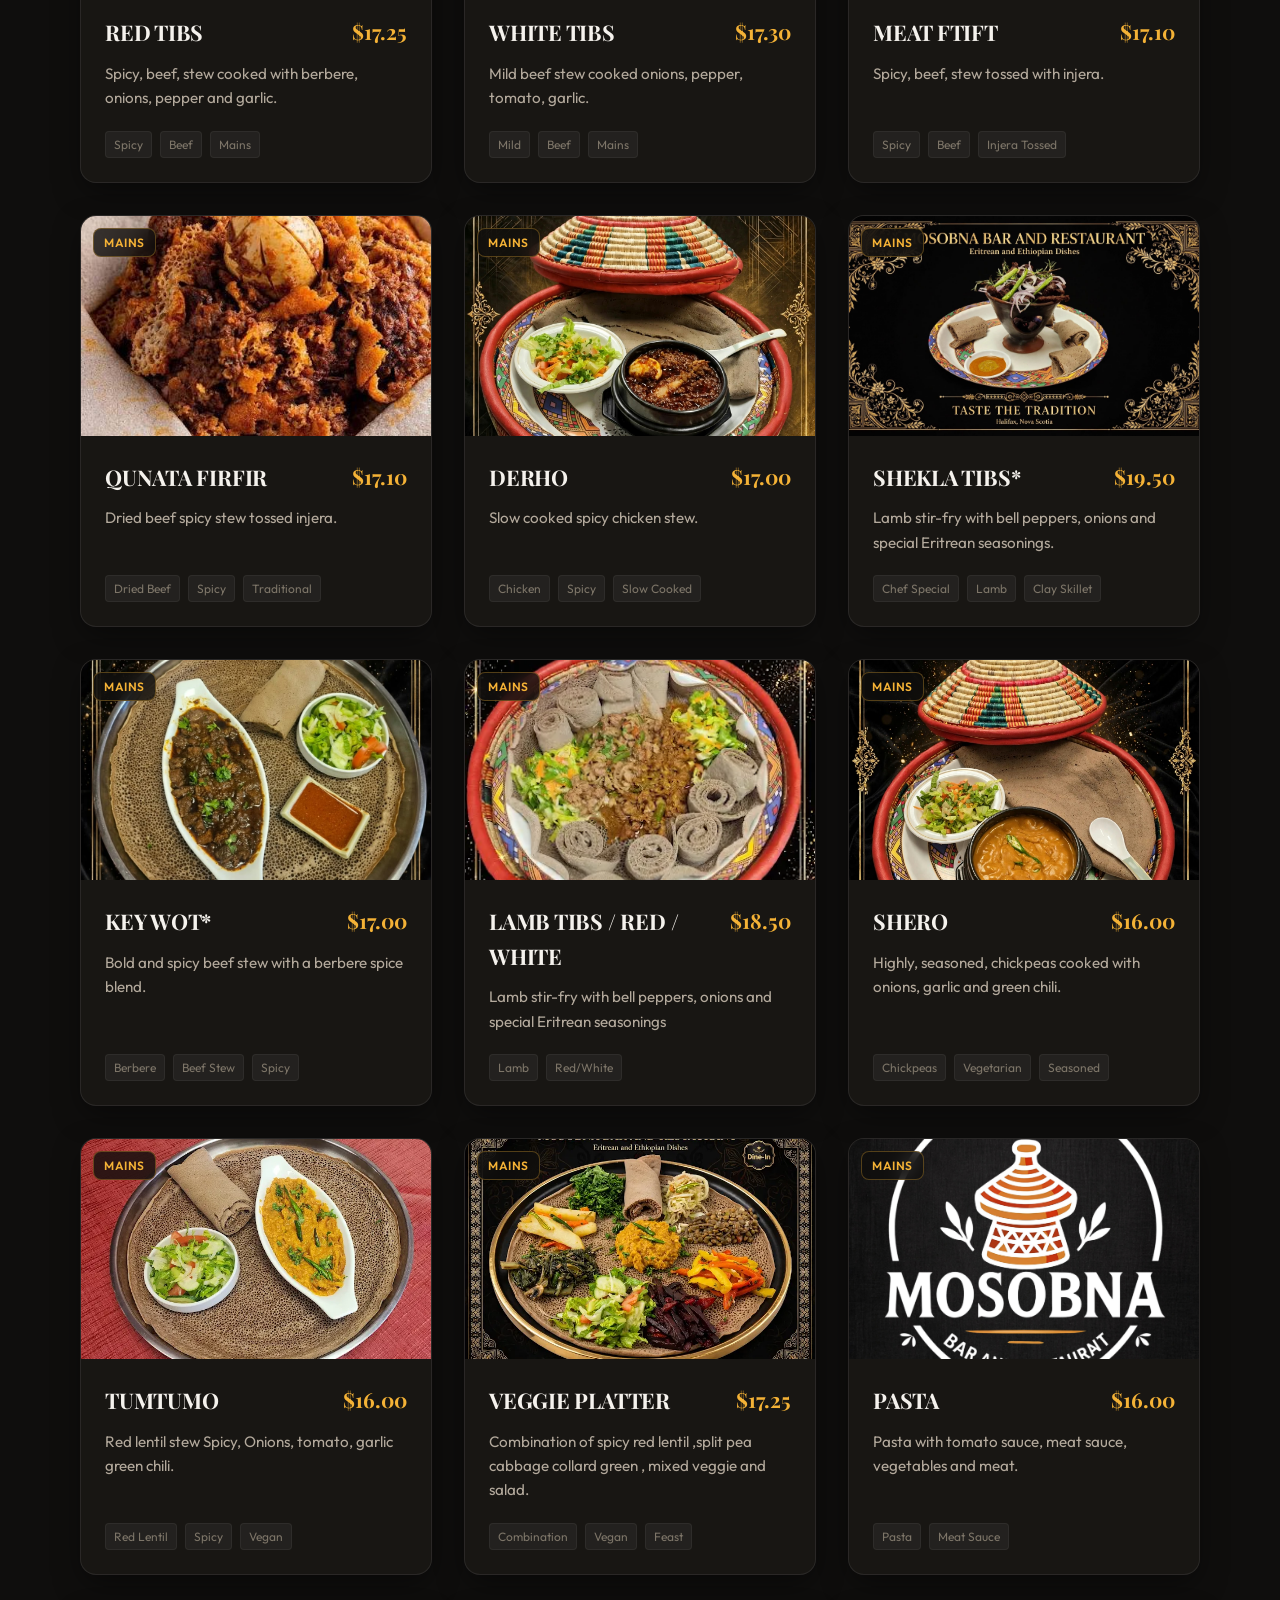
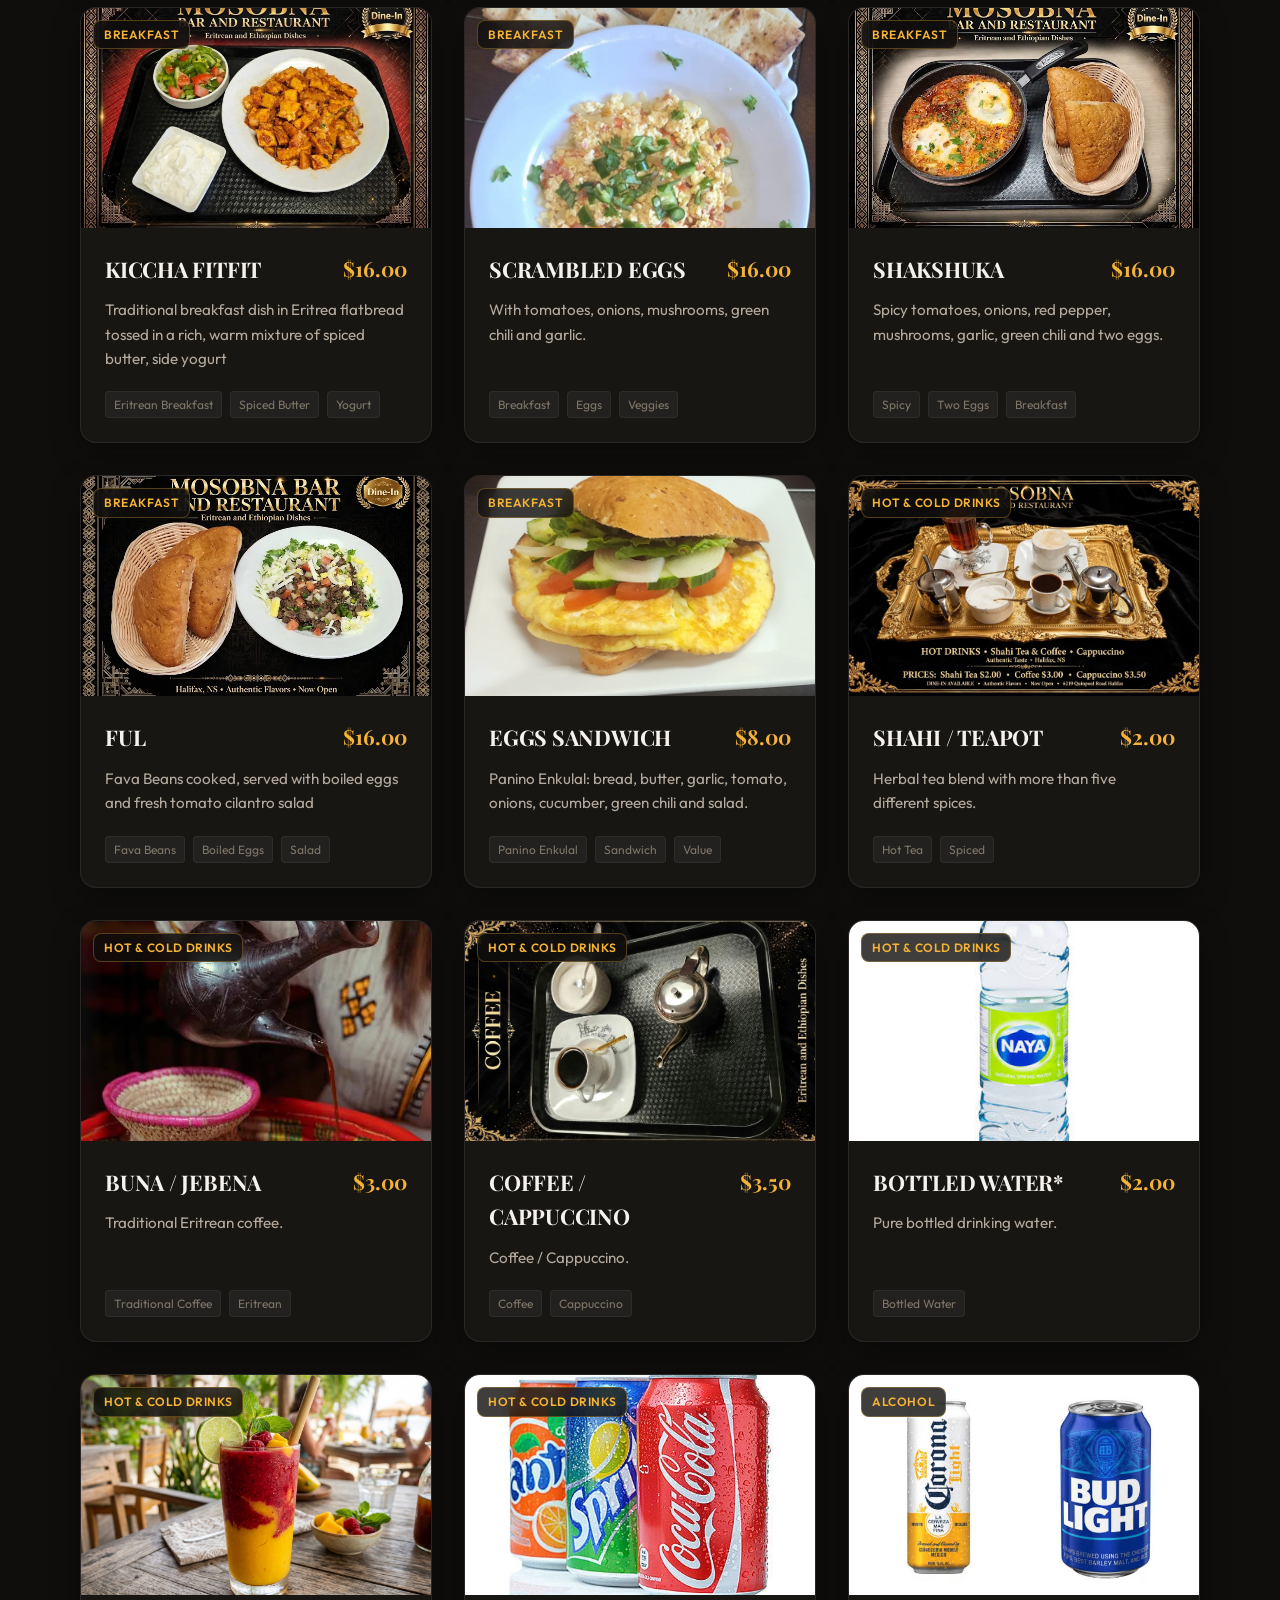
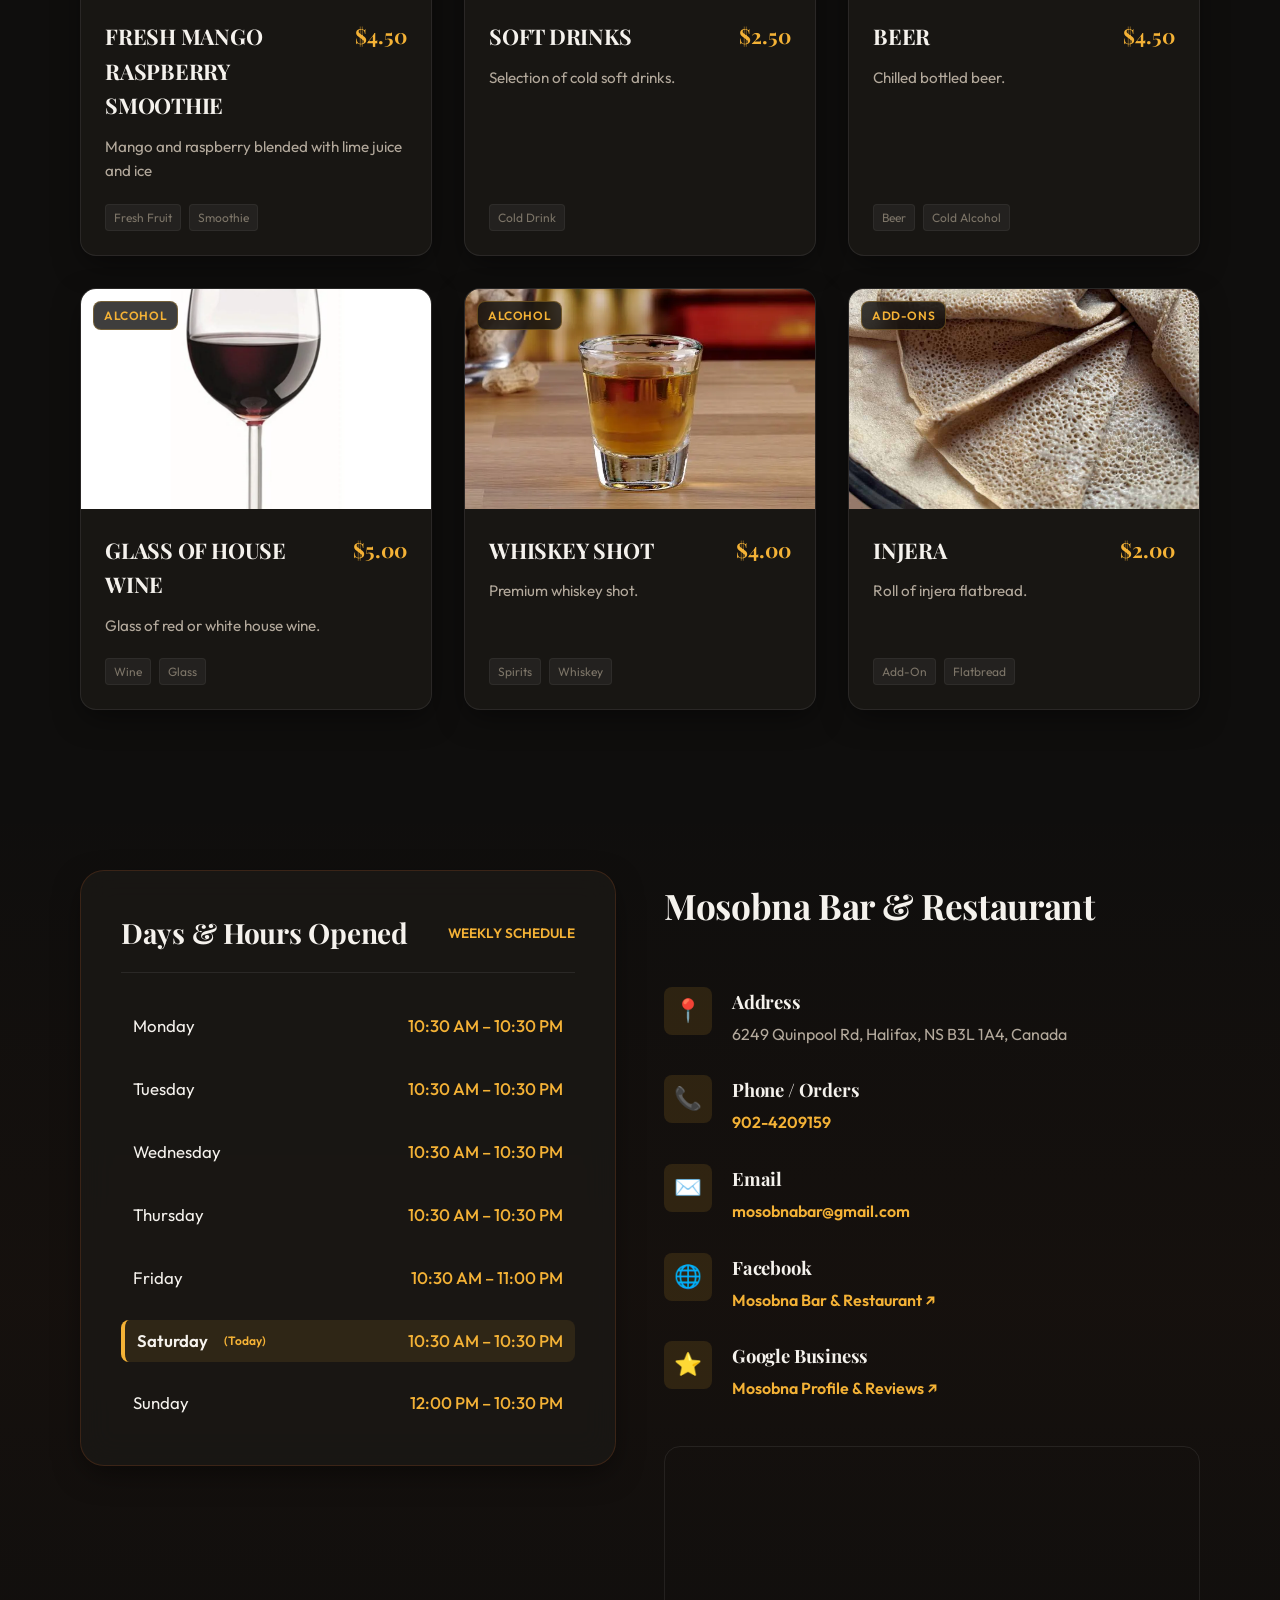
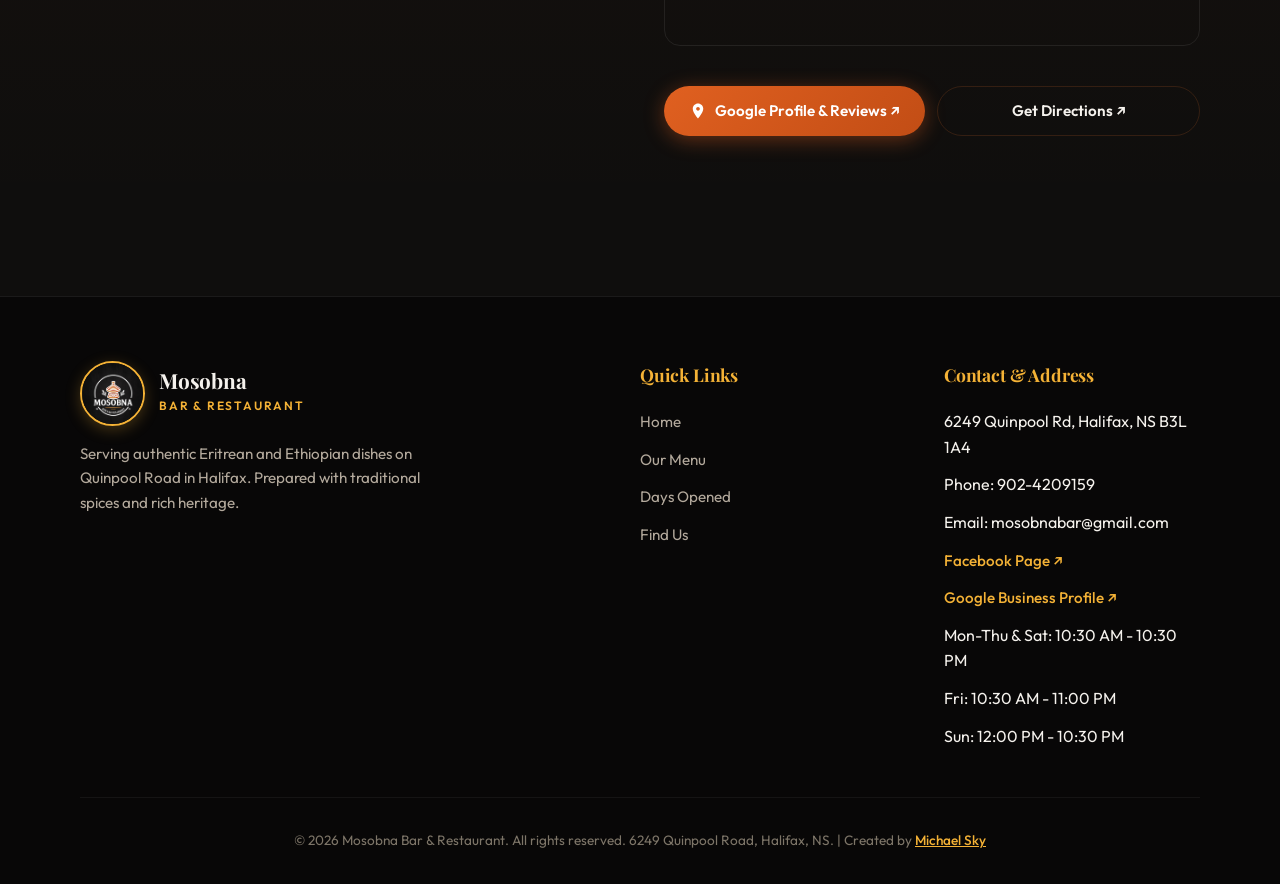
==== commit 462d9caa: "feat(branding): use logo.jpg as official restaurant logo across navbar, footer, favicon, and schema" ====
--- a/index.html
+++ b/index.html
@@ -42,9 +42,9 @@
   <meta name="twitter:image" content="https://www.mosobna.com/images/mosobna/hero.jpg">
 
   <!-- Favicon / Brand Assets -->
-  <link rel="icon" type="image/svg+xml" href="images/logo.svg">
-  <link rel="apple-touch-icon" href="images/logo.svg">
-  <link rel="stylesheet" href="styles.css?v=6">
+  <link rel="icon" type="image/jpeg" href="images/logo.jpg">
+  <link rel="apple-touch-icon" href="images/logo.jpg">
+  <link rel="stylesheet" href="styles.css?v=7">
 
   <!-- Structured Data (JSON-LD) for Google Local Business / Restaurant Rich Snippet -->
   <script type="application/ld+json">
@@ -55,7 +55,9 @@
     "name": "Mosobna Bar & Restaurant",
     "alternateName": "Mosobna Eritrean & Ethiopian Restaurant",
     "description": "Authentic Eritrean and Ethiopian restaurant located on Quinpool Road in Halifax, NS. Serving traditional Red Tibs, Key Wot, Shiro, Injera, vegetarian platters, and East African specialties.",
+    "logo": "https://www.mosobna.com/images/logo.jpg",
     "image": [
+      "https://www.mosobna.com/images/logo.jpg",
       "https://www.mosobna.com/images/mosobna/hero.jpg",
       "https://www.mosobna.com/images/mosobna/RED%20TIBS.webp"
     ],
@@ -167,7 +169,7 @@
   <nav class="navbar">
     <div class="container">
       <a href="#" class="brand-logo" id="nav-brand">
-        <img src="images/logo.svg" alt="Mosobna Bar & Restaurant Logo" class="brand-logo-img" width="55" height="55">
+        <img src="images/logo.jpg" alt="Mosobna Bar & Restaurant Logo" class="brand-logo-img" width="55" height="55">
         <div class="brand-text">
           <h1>Mosobna</h1>
           <span>Bar & Restaurant</span>
@@ -582,7 +584,7 @@
       <div class="footer-content">
         <div class="footer-brand">
           <div class="brand-logo">
-            <img src="images/logo.svg" alt="Mosobna Bar & Restaurant Logo" class="footer-logo-img" width="55" height="55">
+            <img src="images/logo.jpg" alt="Mosobna Bar & Restaurant Logo" class="footer-logo-img" width="55" height="55">
             <div class="brand-text">
               <h1 style="font-size: 1.3rem;">Mosobna</h1>
               <span>Bar & Restaurant</span>
--- a/styles.css
+++ b/styles.css
@@ -155,7 +155,7 @@
   height: 60px;
   width: 60px;
   border-radius: 50%;
-  object-fit: contain;
+  object-fit: cover;
   background: #000;
   border: 2px solid var(--amber-gold);
   box-shadow: 0 4px 18px rgba(244, 178, 54, 0.3);
@@ -204,7 +204,7 @@
   width: 65px;
   height: 65px;
   border-radius: 50%;
-  object-fit: contain;
+  object-fit: cover;
   border: 2px solid var(--amber-gold);
   box-shadow: 0 4px 15px rgba(244, 178, 54, 0.25);
 }
